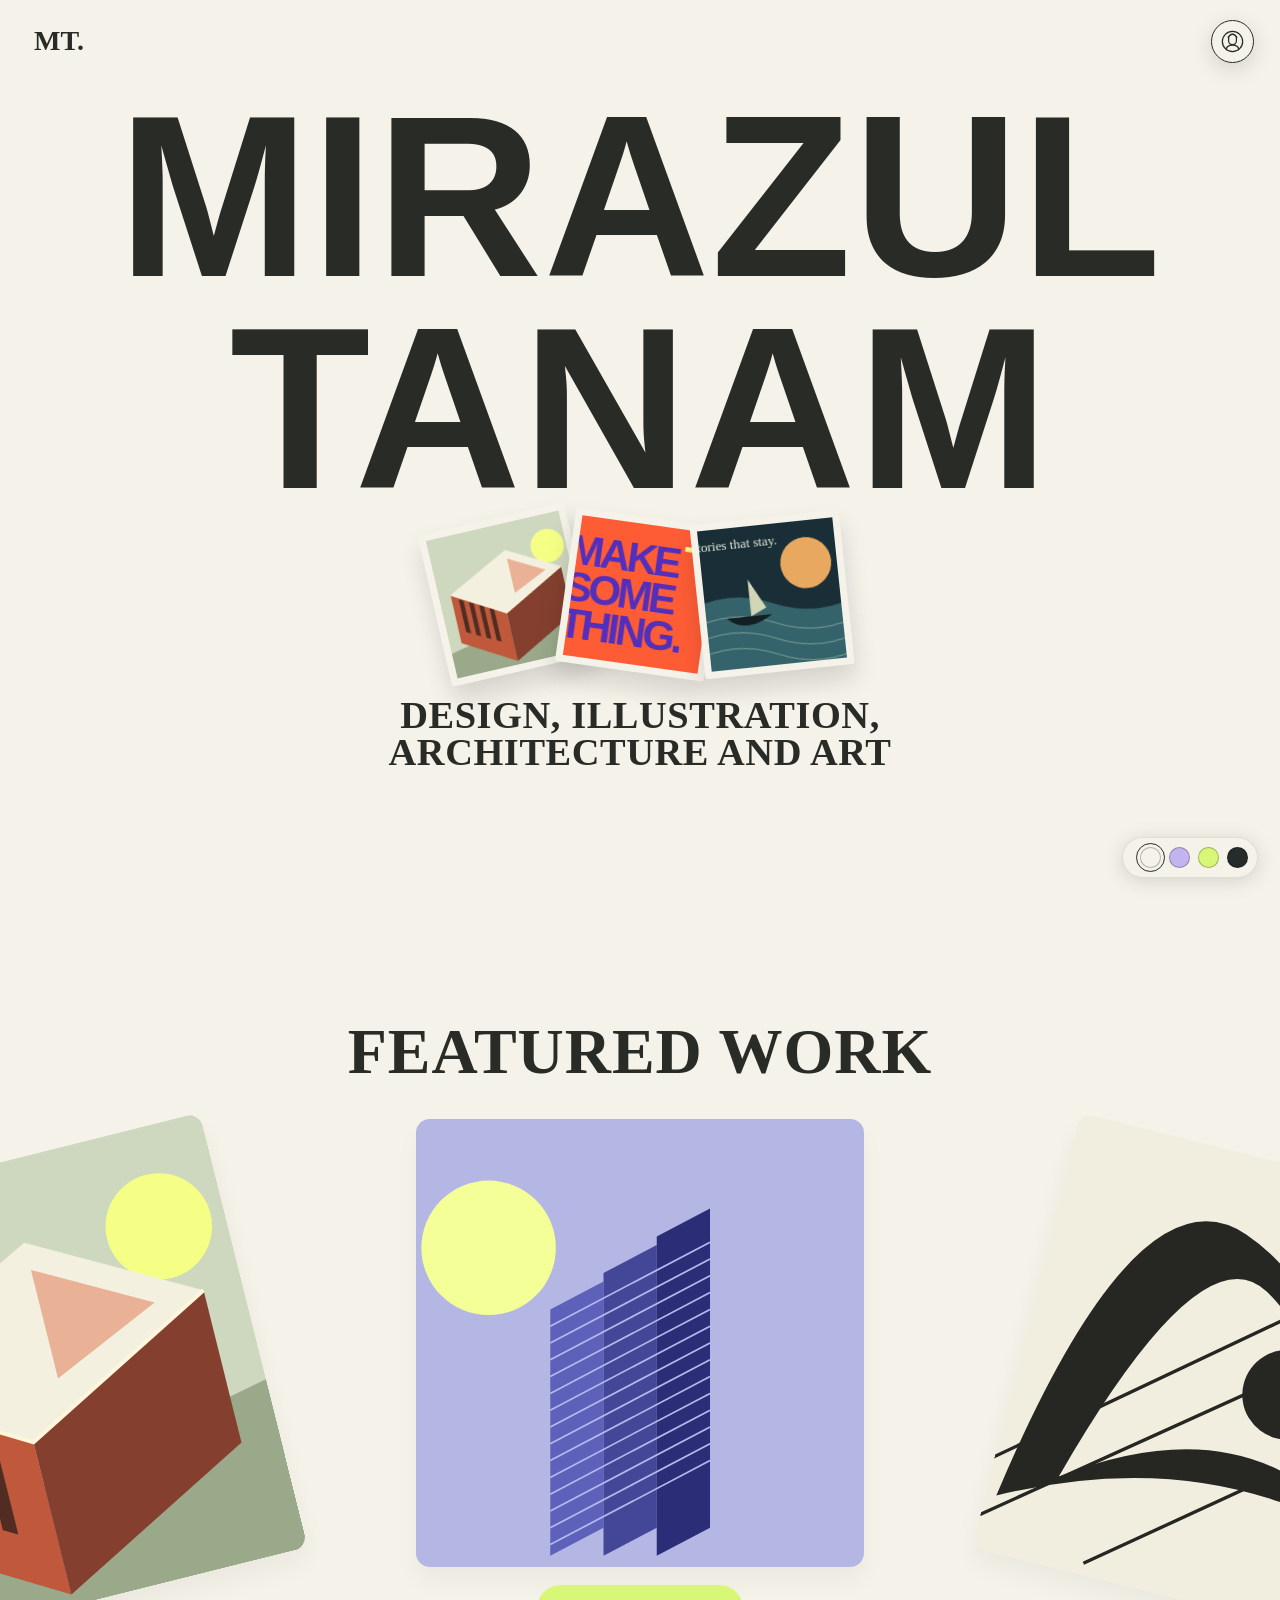
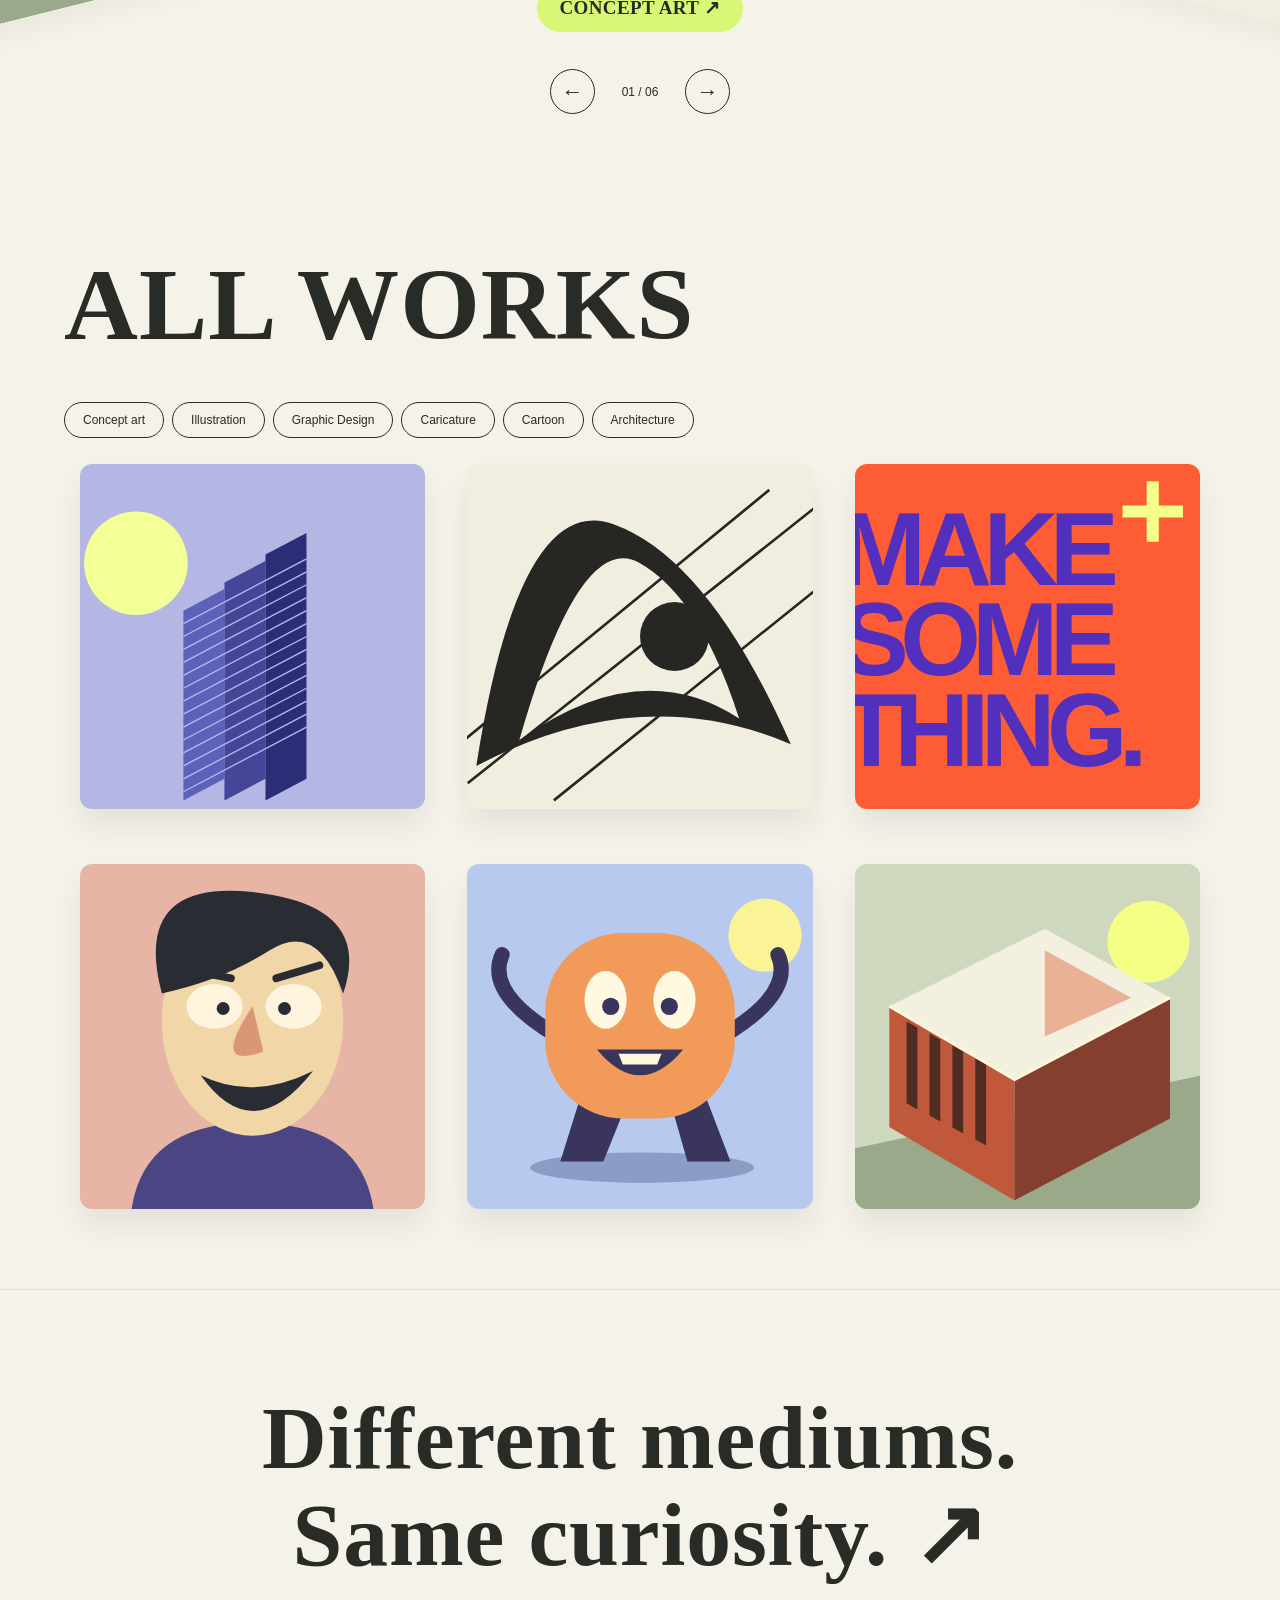
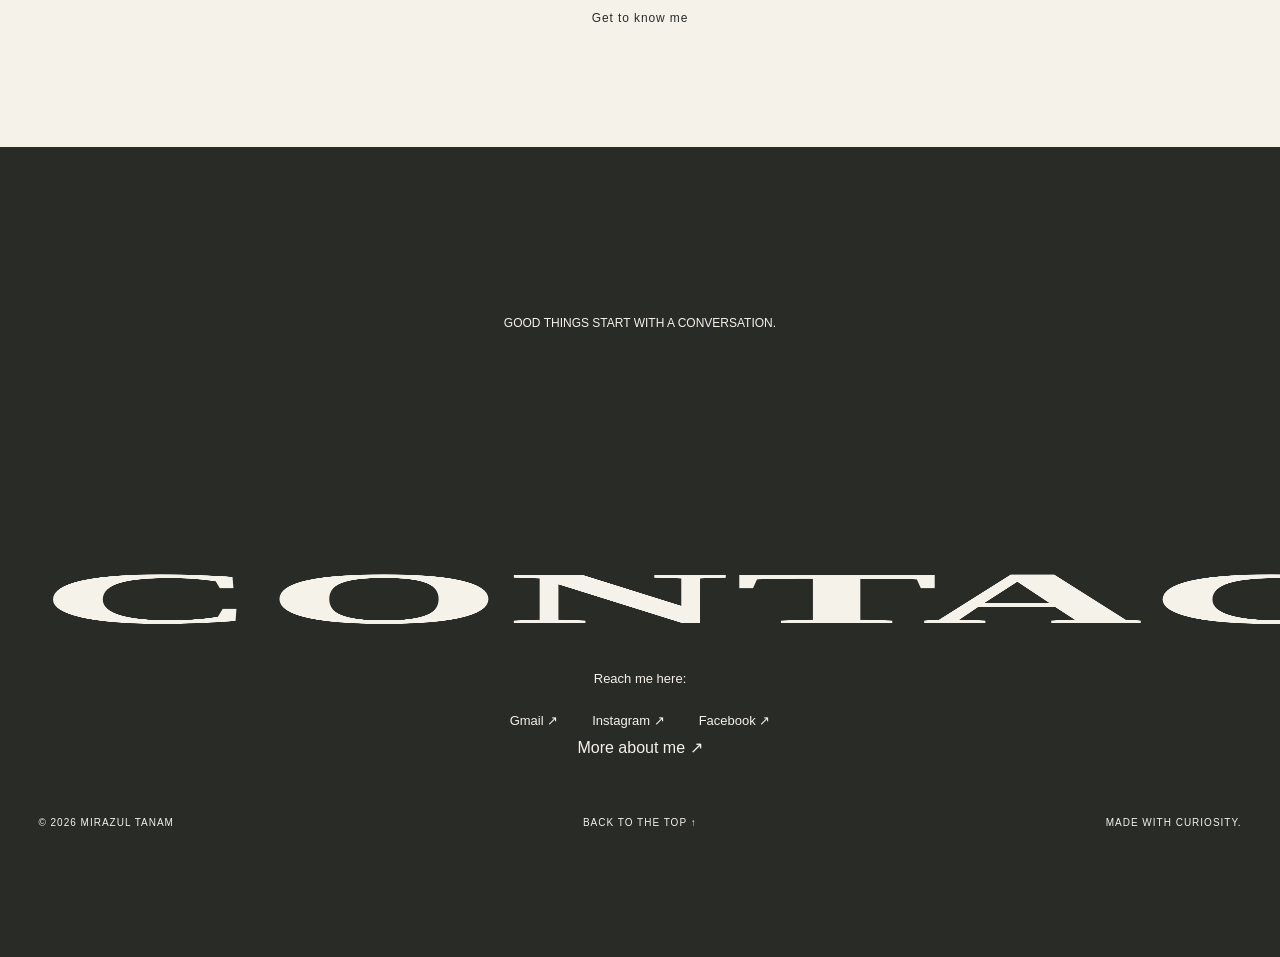
==== index.html @ 5aa93b68 "init" ====
<!doctype html>
<html lang="en">
  <head>
    <meta charset="UTF-8" />
    <meta name="viewport" content="width=device-width,initial-scale=1" />
    <meta name="theme-color" content="#f4f2e9" />
    <meta
      name="description"
      content="Mirazul Tanam — architecture student, visual designer, and creative producer based in Bangladesh."
    />
    <title>Mirazul Tanam — Selected Work</title>
    <style>
      @font-face {
        font-family: Headline;
        src: url("assets/headline-semibold.ttf");
        font-weight: 600;
        font-style: normal;
        font-display: swap;
      }
      * {
        box-sizing: border-box;
      }
      html {
        scroll-behavior: smooth;
        scroll-padding-top: 90px;
      }
      body {
        --paper: #f4f2e9;
        --ink: #292b26;
        --accent: #d9f777;
        margin: 0;
        background: var(--paper);
        color: var(--ink);
        font-family: Arial, sans-serif;
        transition:
          background 0.35s,
          color 0.35s;
      }
      body[data-theme="purple"] {
        --paper: #c3b4ef;
        --ink: #342955;
        --accent: #f5aa69;
      }
      body[data-theme="green"] {
        --paper: #d9f777;
        --ink: #244738;
        --accent: #f5b9cd;
      }
      body[data-theme="dark"] {
        --paper: #252c29;
        --ink: #f4f2e9;
        --accent: #c9abf1;
      }
      a {
        color: inherit;
        text-decoration: none;
      }
      button {
        font: inherit;
        color: inherit;
        cursor: pointer;
      }
      button,
      a {
        -webkit-tap-highlight-color: transparent;
      }
      button:focus-visible,
      a:focus-visible {
        outline: 3px solid #f47846;
        outline-offset: 5px;
      }
      header {
        position: absolute;
        z-index: 3;
        top: 0;
        left: 0;
        right: 0;
        display: flex;
        align-items: center;
        justify-content: space-between;
        padding: 25px 34px;
        font-size: 12px;
        font-weight: bold;
        letter-spacing: 1px;
      }
      .brand {
        font-family: Headline;
        font-size: 28px;
        letter-spacing: 0;
      }
      .round {
        border: 1px solid currentColor;
        border-radius: 50%;
        width: 43px;
        height: 43px;
        background: transparent;
        display: grid;
        place-items: center;
        font-size: 21px;
      }
      .hero {
        min-height: 890px;
        height: 100svh;
        max-height: 1150px;
        position: relative;
        display: flex;
        flex-direction: column;
        align-items: center;
        justify-content: center;
        padding: 0px 20px 65px;
        text-align: center;
        overflow: hidden;
      }
      .eyebrow {
        text-transform: uppercase;
        letter-spacing: 2px;
        font-size: 10px;
        font-weight: 700;
        margin-bottom: 32px;
      }
      .hero h1 {
        font:
          600 clamp(100px, 19vw, 290px)/0.92 Headline,
          sans-serif;
        letter-spacing: 0.005em;
        margin: 0;
        position: relative;
        z-index: 1;
      }
      .hero h1 span {
        display: block;
      }
      .stickers {
        height: 140px;
        display: flex;
        justify-content: center;
        margin: -20px 0 28px;
        z-index: 2;
      }
      .sticker {
        width: 150px;
        height: 155px;
        padding: 0;
        border: 7px solid var(--paper);
        box-shadow: 0 14px 25px #0002;
        transform: rotate(var(--r));
        transition: transform 0.4s;
        border-radius: 3px;
        background: var(--paper);
        margin: 0 -9px;
        overflow: hidden;
      }
      .sticker img {
        width: 100%;
        height: 100%;
        object-fit: cover;
      }
      .sticker:hover {
        transform: translateY(-25px) rotate(0) scale(1.1);
        z-index: 2;
      }
      .intro {
        font: 600 clamp(24px, 3vw, 43px)/0.95 Headline;
        text-transform: uppercase;
        max-width: 510px;
        margin: 12px 0 14px;
      }
      .location {
        font-size: 12px;
      }
      .hero-bottom {
        position: absolute;
        bottom: 30px;
        left: 34px;
        right: 34px;
        display: flex;
        justify-content: space-between;
        font-size: 10px;
        letter-spacing: 1px;
      }
      .hero-bottom a {
        font-size: 12px;
      }
      .work {
        padding: 110px 5vw 80px;
      }
      .section-head {
        display: flex;
        align-items: flex-end;
        justify-content: space-between;
        margin-bottom: 45px;
      }
      .section-head h2,
      .about h2 {
        font: 600 clamp(60px, 8vw, 120px)/1 Headline;
        letter-spacing: 0.01em;
        text-transform: uppercase;
        margin: 0;
      }
      .section-head p {
        font-size: 13px;
        max-width: 220px;
        line-height: 1.5;
      }
      .filters {
        display: flex;
        gap: 8px;
        flex-wrap: wrap;
        margin-bottom: 26px;
      }
      .filters button {
        border: 1px solid currentColor;
        background: transparent;
        padding: 10px 18px;
        border-radius: 30px;
        font-size: 12px;
      }
      .filters button[aria-pressed="true"] {
        background: var(--ink);
        color: var(--paper);
      }
      .grid {
        display: grid;
        grid-template-columns: 1fr 1fr;
        gap: 55px 25px;
      }
      .project {
        text-align: left;
        border: 0;
        background: transparent;
        padding: 0;
        min-width: 0;
      }
      .project[hidden] {
        display: none;
      }
      .cover {
        position: relative;
        overflow: hidden;
        border-radius: 4px;
        aspect-ratio: 1.25;
      }
      .cover img {
        width: 100%;
        height: 100%;
        object-fit: cover;
        transition: transform 0.6s;
      }
      .project:hover img {
        transform: scale(1.045);
      }
      .view {
        position: absolute;
        bottom: 20px;
        right: 20px;
        border-radius: 40px;
        padding: 13px 18px;
        background: var(--paper);
        color: var(--ink);
        font-size: 12px;
        transform: translateY(75px);
        transition: transform 0.3s;
      }
      .project:hover .view,
      .project:focus-visible .view {
        transform: translateY(0);
      }
      .caption {
        display: flex;
        justify-content: space-between;
        gap: 12px;
        align-items: baseline;
        margin-top: 15px;
      }
      .caption h3 {
        font: 600 31px/1 Headline;
        text-transform: uppercase;
        margin: 0;
      }
      .caption span {
        font-size: 10px;
      }
      .note {
        font-size: 11px;
        line-height: 1.6;
        margin-top: 35px;
        opacity: 0.65;
      }
      .about {
        padding: 100px 8vw 130px;
        display: grid;
        grid-template-columns: 1fr 1fr;
        gap: 70px;
        border-top: 1px solid color-mix(in srgb, var(--ink), transparent 80%);
      }
      .about p {
        font-size: 20px;
        line-height: 1.55;
        margin: 0 0 28px;
      }
      .disciplines {
        display: flex;
        flex-wrap: wrap;
        gap: 10px;
      }
      .disciplines span {
        font-size: 11px;
        border-bottom: 1px solid;
        padding: 10px 0;
        margin-right: 16px;
      }
      footer {
        background: var(--ink);
        color: var(--paper);
        padding: 70px 5vw 28px;
        text-align: center;
      }
      footer .small {
        font-size: 12px;
      }
      footer h2 {
        font: 600 clamp(75px, 18vw, 280px)/1 Headline;
        letter-spacing: 0.01em;
        margin: 30px 0;
      }
      footer p {
        font-size: 13px;
        line-height: 1.6;
      }
      footer .bottom {
        display: flex;
        justify-content: space-between;
        margin-top: 70px;
        font-size: 10px;
        text-transform: uppercase;
        letter-spacing: 1px;
      }
      .contact-links {
        display: flex;
        justify-content: center;
        flex-wrap: wrap;
        gap: 8px 26px;
        font-size: 13px;
      }
      .contact-links a {
        padding: 10px 4px;
      }
      .contact-links a:hover {
        text-decoration: underline;
      }
      .palette {
        position: fixed;
        right: 22px;
        bottom: 22px;
        z-index: 4;
        display: flex;
        align-items: center;
        gap: 8px;
        padding: 9px;
        border-radius: 35px;
        background: var(--paper);
        box-shadow: 0 3px 20px #0002;
        border: 1px solid #8883;
      }
      .palette button {
        width: 21px;
        height: 21px;
        border-radius: 50%;
        border: 1px solid #0004;
        padding: 0;
      }
      .palette button[aria-pressed="true"] {
        outline: 1px solid var(--ink);
        outline-offset: 3px;
      }
      .palette span {
        max-width: 0;
        opacity: 0;
        overflow: hidden;
        white-space: nowrap;
        font-size: 10px;
        transition:
          max-width 0.2s cubic-bezier(0.22, 1, 0.36, 1),
          opacity 0.15s cubic-bezier(0.22, 1, 0.36, 1);
      }
      .palette:hover span,
      .palette:focus-within span {
        max-width: 10em;
        opacity: 1;
      }
      dialog {
        max-width: 900px;
        width: 92vw;
        border: 0;
        padding: 0;
        background: var(--paper);
        color: var(--ink);
        border-radius: 8px;
        max-height: 90svh;
      }
      dialog::backdrop {
        background: #101510bd;
        backdrop-filter: blur(7px);
      }
      .modal-close {
        position: absolute;
        right: 15px;
        top: 15px;
        border: 0;
        border-radius: 50%;
        width: 44px;
        height: 44px;
        font-size: 25px;
        background: var(--paper);
      }
      dialog img {
        width: 100%;
        max-height: 48vh;
        object-fit: cover;
      }
      dialog .detail {
        padding: 30px;
      }
      dialog h2 {
        font: 600 50px/1 Headline;
        text-transform: uppercase;
        margin: 0 0 15px;
      }
      dialog p {
        line-height: 1.65;
        max-width: 650px;
      }
      .tag {
        font-size: 10px;
        text-transform: uppercase;
        letter-spacing: 1px;
      }
      .modal-open {
        overflow: hidden;
      }
      @media (min-width: 1500px) {
        .work,
        .about {
          max-width: 1600px;
          margin: auto;
        }
      }
      @media (max-width: 650px) {
        header {
          padding: 20px;
        }
        .hero {
          min-height: 730px;
          max-height: 900px;
        }
        .hero h1 {
          font-size: 26vw;
        }
        .stickers {
          height: 110px;
          margin: -5px 0 27px;
        }
        .sticker {
          width: 100px;
          height: 110px;
          border-width: 5px;
        }
        .intro {
          font-size: 31px;
          max-width: 310px;
        }
        .hero-bottom {
          left: 20px;
          right: 20px;
        }
        .hero-bottom span {
          max-width: 150px;
          text-align: left;
          line-height: 1.5;
        }
        .work {
          padding: 70px 20px;
        }
        .section-head {
          display: block;
        }
        .section-head p {
          margin-top: 20px;
        }
        .grid {
          grid-template-columns: 1fr;
          gap: 32px;
        }
        .caption h3 {
          font-size: 29px;
        }
        .about {
          padding: 65px 24px;
          grid-template-columns: 1fr;
          gap: 30px;
        }
        .about p {
          font-size: 18px;
        }
        footer .bottom {
          margin-bottom: 50px;
          gap: 20px;
          text-align: left;
        }
        .eyebrow {
          font-size: 9px;
        }
        .view {
          transform: none;
        }
      }
      @media (prefers-reduced-motion: reduce) {
        html {
          scroll-behavior: auto;
        }
        *,
        *::before,
        *::after {
          transition: none !important;
        }
      }

      .hero h1 {
        font-size: clamp(100px, 18vw, 270px);
      }
      .caption h3,
      .intro,
      dialog h2 {
        letter-spacing: 0.015em;
      }
      .stickers {
        margin-top: 3px;
      }
      .hero {
        min-height: 940px;
      }
      .sticker {
        animation: arrive-wiggle 1.6s cubic-bezier(0.2, 0.8, 0.2, 1) both;
        animation-delay: 0.15s;
      }
      .sticker:nth-child(2) {
        animation-delay: 0.28s;
      }
      .sticker:nth-child(3) {
        animation-delay: 0.41s;
      }
      .sticker img {
        transition: transform 0.5s;
      }
      .sticker:hover img {
        transform: rotate(-5deg) scale(1.09);
      }
      @keyframes arrive-wiggle {
        0% {
          opacity: 0;
          transform: translateY(65px) rotate(calc(var(--r) - 25deg)) scale(0.75);
        }
        40% {
          opacity: 1;
          transform: translateY(-18px) rotate(calc(var(--r) + 12deg))
            scale(1.05);
        }
        65% {
          transform: translateY(5px) rotate(calc(var(--r) - 8deg));
        }
        82% {
          transform: translateY(-3px) rotate(calc(var(--r) + 4deg));
        }
        100% {
          transform: translateY(0) rotate(var(--r));
        }
      }
      .featured {
        padding: 80px 0 75px;
        overflow: hidden;
        text-align: center;
      }
      .featured h2 {
        font: 600 clamp(46px, 5vw, 74px)/1 Headline;
        text-transform: uppercase;
        letter-spacing: 0.015em;
        margin: 0 0 10px;
      }
      .featured > p {
        font-size: 14px;
        margin: 0 20px 35px;
      }
      .carousel-stage {
        position: relative;
        height: clamp(300px, 43vw, 600px);
        touch-action: pan-y;
        max-width: 1800px;
        margin: auto;
      }
      .slide {
        position: absolute;
        left: 50%;
        top: 25px;
        width: clamp(240px, 35vw, 480px);
        padding: 0;
        border: 0;
        background: transparent;
        transition:
          transform 0.65s cubic-bezier(0.2, 0.75, 0.2, 1),
          opacity 0.5s;
        opacity: 0;
        pointer-events: none;
        transform: translateX(-50%) scale(0.8);
      }
      .slide img {
        display: block;
        width: 100%;
        aspect-ratio: 1;
        object-fit: cover;
        border-radius: 14px;
        box-shadow: 0 15px 25px #0000000a;
      }
      .slide .slide-label {
        display: inline-block;
        background: var(--accent);
        color: var(--ink);
        font: 600 19px/1.2 Headline;
        letter-spacing: 0.02em;
        text-transform: uppercase;
        padding: 12px 22px;
        border-radius: 30px;
        margin-top: 18px;
      }
      .slide.active {
        opacity: 1;
        transform: translateX(-50%);
        z-index: 2;
        pointer-events: auto;
      }
      .slide.previous {
        opacity: 1;
        transform: translateX(-183%) translateY(40px) rotate(-14deg);
        z-index: 1;
        pointer-events: auto;
      }
      .slide.next {
        opacity: 1;
        transform: translateX(83%) translateY(40px) rotate(14deg);
        z-index: 1;
        pointer-events: auto;
      }
      .slide:not(.active) .slide-label {
        opacity: 0;
      }
      .carousel-controls {
        display: flex;
        gap: 20px;
        align-items: center;
        justify-content: center;
        margin-top: 25px;
      }
      .carousel-controls button {
        width: 45px;
        height: 45px;
        border: 1px solid currentColor;
        border-radius: 50%;
        background: transparent;
        font-size: 22px;
      }
      .carousel-controls button:hover {
        background: var(--accent);
      }
      #carousel-status {
        font-size: 12px;
        min-width: 50px;
      }
      .carousel-hint {
        font-size: 11px;
        opacity: 0.65;
        margin-top: 18px;
      }
      .work {
        padding-top: 65px;
      }
      @media (max-width: 650px) {
        .hero {
          min-height: 800px;
        }
        .hero h1 {
          font-size: 25vw;
        }
        .featured {
          padding-top: 45px;
        }
        .carousel-stage {
          height: 370px;
        }
        .slide {
          width: 67vw;
          max-width: 300px;
        }
        .slide.previous {
          transform: translateX(-158%) translateY(30px) rotate(-12deg);
        }
        .slide.next {
          transform: translateX(58%) translateY(30px) rotate(12deg);
        }
        .carousel-controls {
          margin-top: 0;
        }
        .stickers {
          margin-top: 10px;
        }
      }
      @media (prefers-reduced-motion: reduce) {
        .sticker {
          animation: none !important;
        }
      }

      header .brand {
        position: fixed;
        left: 34px;
        top: 25px;
        z-index: 8;
      }
      header .about-button {
        position: fixed;
        right: 26px;
        top: 20px;
        background: var(--paper);
        box-shadow: 0 6px 22px #0002;
        z-index: 8;
        transition: transform 0.3s;
      }
      header .about-button:hover {
        transform: rotate(-10deg) scale(1.08);
      }
      .about-teaser {
        padding: 100px 25px 120px;
        text-align: center;
        border-top: 1px solid #8883;
      }
      .about-teaser .eyebrow {
        display: block;
      }
      .about-teaser > a {
        display: block;
        font: 600 clamp(42px, 7vw, 100px)/1.08 Headline;
        letter-spacing: 0.01em;
      }
      .about-teaser small {
        display: block;
        font: 12px/1.5 Arial;
        margin-top: 25px;
      }
      .about-teaser > a:hover > span {
        display: inline-block;
        transform: translate(5px, -5px);
      }
      footer {
        min-height: 90svh;
        display: flex;
        flex-direction: column;
        justify-content: center;
        position: relative;
        padding: 70px 3vw 30px;
        overflow: hidden;
      }
      footer .contact-title-wrap {
        transform-origin: center bottom;
        will-change: transform;
        margin: 25px 0;
      }
      footer h2 {
        font-size: clamp(84px, 24vw, 380px);
        line-height: 0.9;
        letter-spacing: 0.015em;
        margin: 0;
        transform-origin: center bottom;
      }
      footer .bottom {
        width: 100%;
        margin-top: 60px;
      }
      footer.contact-pop h2 {
        animation: contact-spring 1s both cubic-bezier(0.22, 0.7, 0.25, 1);
      }
      @keyframes contact-spring {
        0% {
          transform: scaleY(0.55) scaleX(1.035);
        }
        45% {
          transform: scaleY(1.09) scaleX(0.98);
        }
        68% {
          transform: scaleY(0.95) scaleX(1.01);
        }
        85% {
          transform: scaleY(1.025);
        }
        100% {
          transform: scale(1);
        }
      }
      .about-page {
        padding: 155px 25px 110px;
        max-width: 900px;
        margin: auto;
        text-align: center;
      }
      .about-page h1 {
        font: 600 clamp(40px, 5vw, 65px)/1 Headline;
        letter-spacing: 0.02em;
        margin: 0 0 60px;
      }
      .about-statement {
        font: 600 clamp(32px, 4.4vw, 65px)/1.12 Headline;
        letter-spacing: 0.012em;
        text-transform: uppercase;
        margin: 0 auto 60px;
        max-width: 770px;
      }
      .about-statement.secondary {
        opacity: 0.62;
      }
      .about-page .disciplines {
        justify-content: center;
        margin: 35px 0;
      }
      .back-work {
        display: inline-block;
        padding: 15px 25px;
        border: 1px solid currentColor;
        border-radius: 35px;
        font-size: 13px;
      }
      .back-work:hover {
        background: var(--accent);
      }
      .about-art {
        display: flex;
        justify-content: center;
        gap: 18px;
        margin: 55px 0 65px;
      }
      .about-art img {
        width: 28%;
        max-width: 180px;
        aspect-ratio: 1;
        object-fit: cover;
        border-radius: 5px;
        transform: rotate(-8deg);
      }
      .about-art img:nth-child(2) {
        transform: rotate(7deg);
      }
      .about-art img:nth-child(3) {
        transform: rotate(-4deg);
      }
      @media (max-width: 650px) {
        header .brand {
          left: 20px;
          top: 20px;
        }
        header .about-button {
          right: 18px;
          top: 14px;
        }
        footer {
          min-height: 75svh;
          padding-top: 60px;
        }
        footer .bottom {
          margin-top: 45px;
        }
        .about-page {
          padding-top: 130px;
        }
        .about-page h1 {
          margin-bottom: 45px;
        }
        .about-statement {
          margin-bottom: 40px;
        }
        .about-teaser {
          padding: 70px 20px 85px;
        }
      }
      @media (prefers-reduced-motion: reduce) {
        footer .contact-title-wrap {
          transform: none !important;
        }
        footer.contact-pop h2 {
          animation: none !important;
        }
      }

      /* Full-page project galleries: paired images and full-width artwork. */
      #project-modal {
        position: fixed;
        inset: 0;
        width: 100%;
        max-width: none;
        height: 100%;
        height: 100dvh;
        max-height: none;
        margin: 0;
        border: 0;
        border-radius: 0;
        padding: 0;
        overflow-y: auto;
        overscroll-behavior: contain;
        background: var(--paper);
        color: var(--ink);
      }
      #project-modal::backdrop {
        background: var(--paper);
        backdrop-filter: none;
      }
      #project-modal[open] {
        animation: gallery-enter 0.3s ease-out;
      }
      @keyframes gallery-enter {
        from {
          opacity: 0;
          transform: translateY(20px);
        }
        to {
          opacity: 1;
          transform: translateY(0);
        }
      }
      #project-modal .modal-close {
        position: fixed;
        right: 25px;
        top: 22px;
        width: 48px;
        height: 48px;
        z-index: 10;
        background: var(--paper);
        color: var(--ink);
        border: 1px solid color-mix(in srgb, var(--ink), transparent 75%);
        box-shadow: 0 6px 22px #0001;
        transition: transform 0.25s;
      }
      #project-modal .modal-close:hover {
        transform: rotate(90deg);
      }
      .project-page {
        max-width: 1000px;
        margin: 0 auto;
        padding: 100px 36px 65px;
      }
      .project-heading {
        text-align: center;
        margin: 0 auto 65px;
        max-width: 520px;
      }
      .project-heading .tag {
        display: block;
        opacity: 0.55;
        margin-bottom: 14px;
      }
      #project-modal h2 {
        font:
          600 clamp(46px, 5vw, 76px)/1.05 Headline,
          Arial,
          sans-serif;
        letter-spacing: 0.01em;
        margin: 0 0 18px;
      }
      #project-modal .project-heading p {
        font:
          15px/1.5 Arial,
          sans-serif;
        opacity: 0.65;
        margin: 0 auto;
        max-width: 410px;
      }
      .modal-gallery {
        display: grid;
        grid-template-columns: repeat(2, minmax(0, 1fr));
        gap: 18px;
        align-items: start;
      }
      .gallery-item {
        margin: 0;
        min-width: 0;
        overflow: hidden;
        border-radius: 14px;
      }
      .gallery-wide {
        grid-column: 1/-1;
      }
      #project-modal .gallery-item img {
        display: block;
        width: 100%;
        height: auto;
        max-height: none;
        object-fit: contain;
        border-radius: 14px;
      }
      .gallery-item figcaption {
        font-size: 12px;
        line-height: 1.5;
        padding: 12px 0 5px;
        opacity: 0.65;
      }

      .gallery-end {
        text-align: center;
        padding: 65px 0 15px;
      }
      .gallery-end p {
        font-size: 11px !important;
        opacity: 0.55;
        margin: 0 auto 24px;
      }
      .modal-back {
        border: 1px solid currentColor;
        background: transparent;
        border-radius: 30px;
        padding: 14px 24px;
        font-size: 13px;
      }
      .modal-back:hover {
        background: var(--accent);
      }
      #projects {
        grid-template-columns: repeat(3, minmax(0, 1fr));
        gap: 55px 42px;
        max-width: 1120px;
        margin: 0 auto;
      }
      #projects .cover {
        aspect-ratio: 1;
        border-radius: 12px;
        box-shadow: 0 16px 30px #00000012;
      }
      #projects .caption {
        display: block;
        text-align: center;
      }
      #projects .caption h3 {
        font-size: 27px;
        margin-bottom: 7px;
      }
      #projects .caption span {
        opacity: 0.6;
      }
      #projects .view {
        bottom: 14px;
        right: 14px;
      }
      @media (max-width: 850px) {
        #projects {
          grid-template-columns: repeat(2, minmax(0, 1fr));
          gap: 35px 22px;
        }
        .project-page {
          padding: 95px 24px 50px;
        }
      }
      @media (max-width: 550px) {
        .project-page {
          padding: 90px 18px 35px;
        }
        .project-heading {
          margin-bottom: 38px;
        }
        .modal-gallery {
          grid-template-columns: 1fr;
          gap: 15px;
        }
        .gallery-wide {
          grid-column: auto;
        }
        #project-modal .modal-close {
          right: 16px;
          top: 16px;
          width: 42px;
          height: 42px;
        }
        #projects {
          gap: 30px 15px;
        }
        #projects .caption h3 {
          font-size: 22px;
        }
        #projects .caption span {
          font-size: 9px;
        }
        #projects .view {
          font-size: 10px;
          padding: 9px 12px;
        }
        #project-modal .project-heading p {
          font-size: 14px;
        }
      }
      @media (prefers-reduced-motion: reduce) {
        #project-modal[open] {
          animation: none;
        }
      }
      .modal-gallery .gallery-item:only-child {
        grid-column: 1/-1;
      }
    </style>
  </head>
  <body>
    <header>
      <a class="brand" href="#" aria-label="Home">MT.</a
      ><a
        href="about.html"
        class="round about-button"
        aria-label="About me"
        title="About me"
        ><svg
          viewBox="0 0 32 32"
          width="25"
          height="25"
          fill="none"
          stroke="currentColor"
          stroke-width="1.6"
          aria-hidden="true"
        >
          <circle cx="16" cy="16" r="13" />
          <path
            d="M8 26c1-7 15-7 16 0M11 12a5 5 0 0 1 10 0v3a5 5 0 0 1-10 0z"
          />
          <path d="M10 11q6-9 12 0" /></svg
      ></a>
    </header>
    <main>
      <section class="hero">
        <h1>MIRAZUL<span>TANAM</span></h1>
        <div class="stickers">
          <a
            class="sticker"
            style="--r: -13deg"
            href="#work"
            aria-label="Explore architecture"
            ><img
              src="assets/space.svg"
              alt="Geometric architectural concept" /></a
          ><a
            class="sticker"
            style="--r: 8deg"
            href="#work"
            aria-label="Explore design"
            ><img src="assets/type.svg" alt="Colorful typographic study" /></a
          ><a
            class="sticker"
            style="--r: -6deg"
            href="#work"
            aria-label="Explore film"
            ><img src="assets/film.svg" alt="Illustrated river and boat"
          /></a>
        </div>
        <p class="intro">Design, Illustration, Architecture and Art</p>
      </section>
      <section
        class="featured"
        aria-label="Featured work carousel"
        aria-roledescription="carousel"
      >
        <h2>Featured work</h2>
        <div class="carousel-stage" id="carousel-stage"></div>
        <div class="carousel-controls">
          <button id="carousel-prev" aria-label="Previous project">←</button
          ><span
            id="carousel-status"
            aria-live="polite"
            aria-atomic="true"
          ></span
          ><button id="carousel-next" aria-label="Next project">→</button>
        </div>
      </section>
      <section id="work" class="work">
        <div class="section-head">
          <h2>All Works</h2>
        </div>
        <div class="filters" aria-label="Filter projects">
          <button aria-pressed="false" data-filter="Concept art">
            Concept art</button
          ><button aria-pressed="false" data-filter="Illustration">
            Illustration</button
          ><button aria-pressed="false" data-filter="Graphic Design">
            Graphic Design</button
          ><button aria-pressed="false" data-filter="Caricature">
            Caricature</button
          ><button aria-pressed="false" data-filter="Cartoon">Cartoon</button
          ><button aria-pressed="false" data-filter="Architecture">
            Architecture
          </button>
        </div>
        <div class="grid" id="projects"></div>
      </section>
      <section class="about-teaser"><a href="about.html"
          >Different mediums.<br />Same curiosity.
          <span aria-hidden="true">↗</span><small>Get to know me</small></a
        >
      </section>
    </main>
    <footer id="contact">
      <span class="small">GOOD THINGS START WITH A CONVERSATION.</span>
      <div class="contact-title-wrap"><h2>CONTACT</h2></div>
      <p>Reach me here:</p>
      <nav class="contact-links" aria-label="Contact links">
        <a href="#">Gmail ↗</a><a href="#">Instagram ↗</a
        ><a href="#">Facebook ↗</a>
      </nav>
      <a href="about.html">More about me ↗</a>
      <div class="bottom">
        <span>© <span id="year"></span> Mirazul Tanam</span
        ><a href="#">Back to the top ↑</a><span>Made with curiosity.</span>
      </div>
    </footer>
    <div class="palette" aria-label="Choose a color theme">
      <span aria-hidden="true">Feeling colorful?</span
      ><button
        data-theme="default"
        style="background: #f4f2e9"
        aria-label="Cream theme"
        aria-pressed="true"
      ></button
      ><button
        data-theme="purple"
        style="background: #c3b4ef"
        aria-label="Lavender theme"
        aria-pressed="false"
      ></button
      ><button
        data-theme="green"
        style="background: #d9f777"
        aria-label="Lime theme"
        aria-pressed="false"
      ></button
      ><button
        data-theme="dark"
        style="background: #252c29"
        aria-label="Dark theme"
        aria-pressed="false"
      ></button>
    </div>
    <dialog id="project-modal" aria-labelledby="modal-title">
      <button class="modal-close" aria-label="Close gallery" autofocus>
        ×
      </button>
      <div class="project-page">
        <div class="project-heading">
          <span class="tag" id="modal-category"></span>
          <h2 id="modal-title"></h2>
          <p id="modal-description"></p>
        </div>
        <div class="modal-gallery" id="modal-gallery"></div>
        <div class="gallery-end">
          <p>Concept artwork</p>
          <button class="modal-back">← Back to All Works</button>
        </div>
      </div>
    </dialog>
    <script src="projects.js"></script>
    <script src="app.js"></script>
    <script src="contact-motion.js"></script>
  </body>
</html>
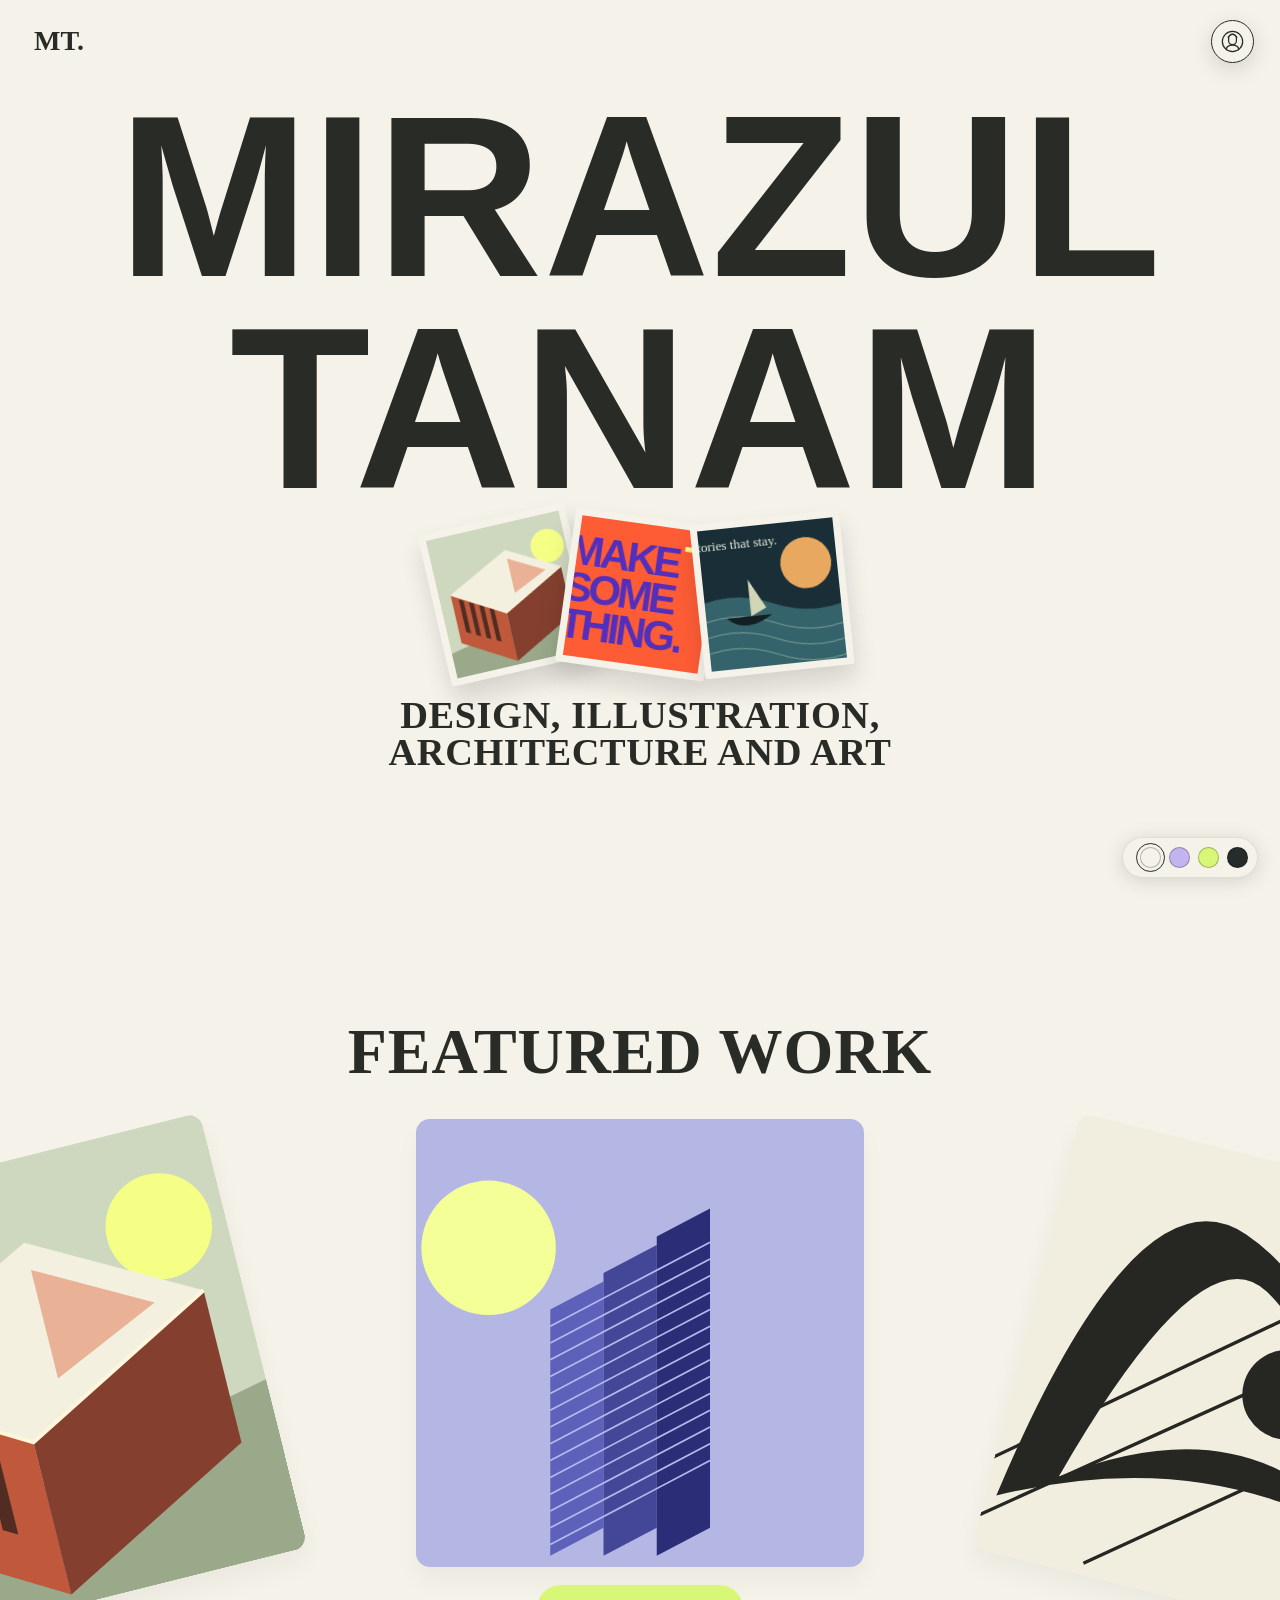
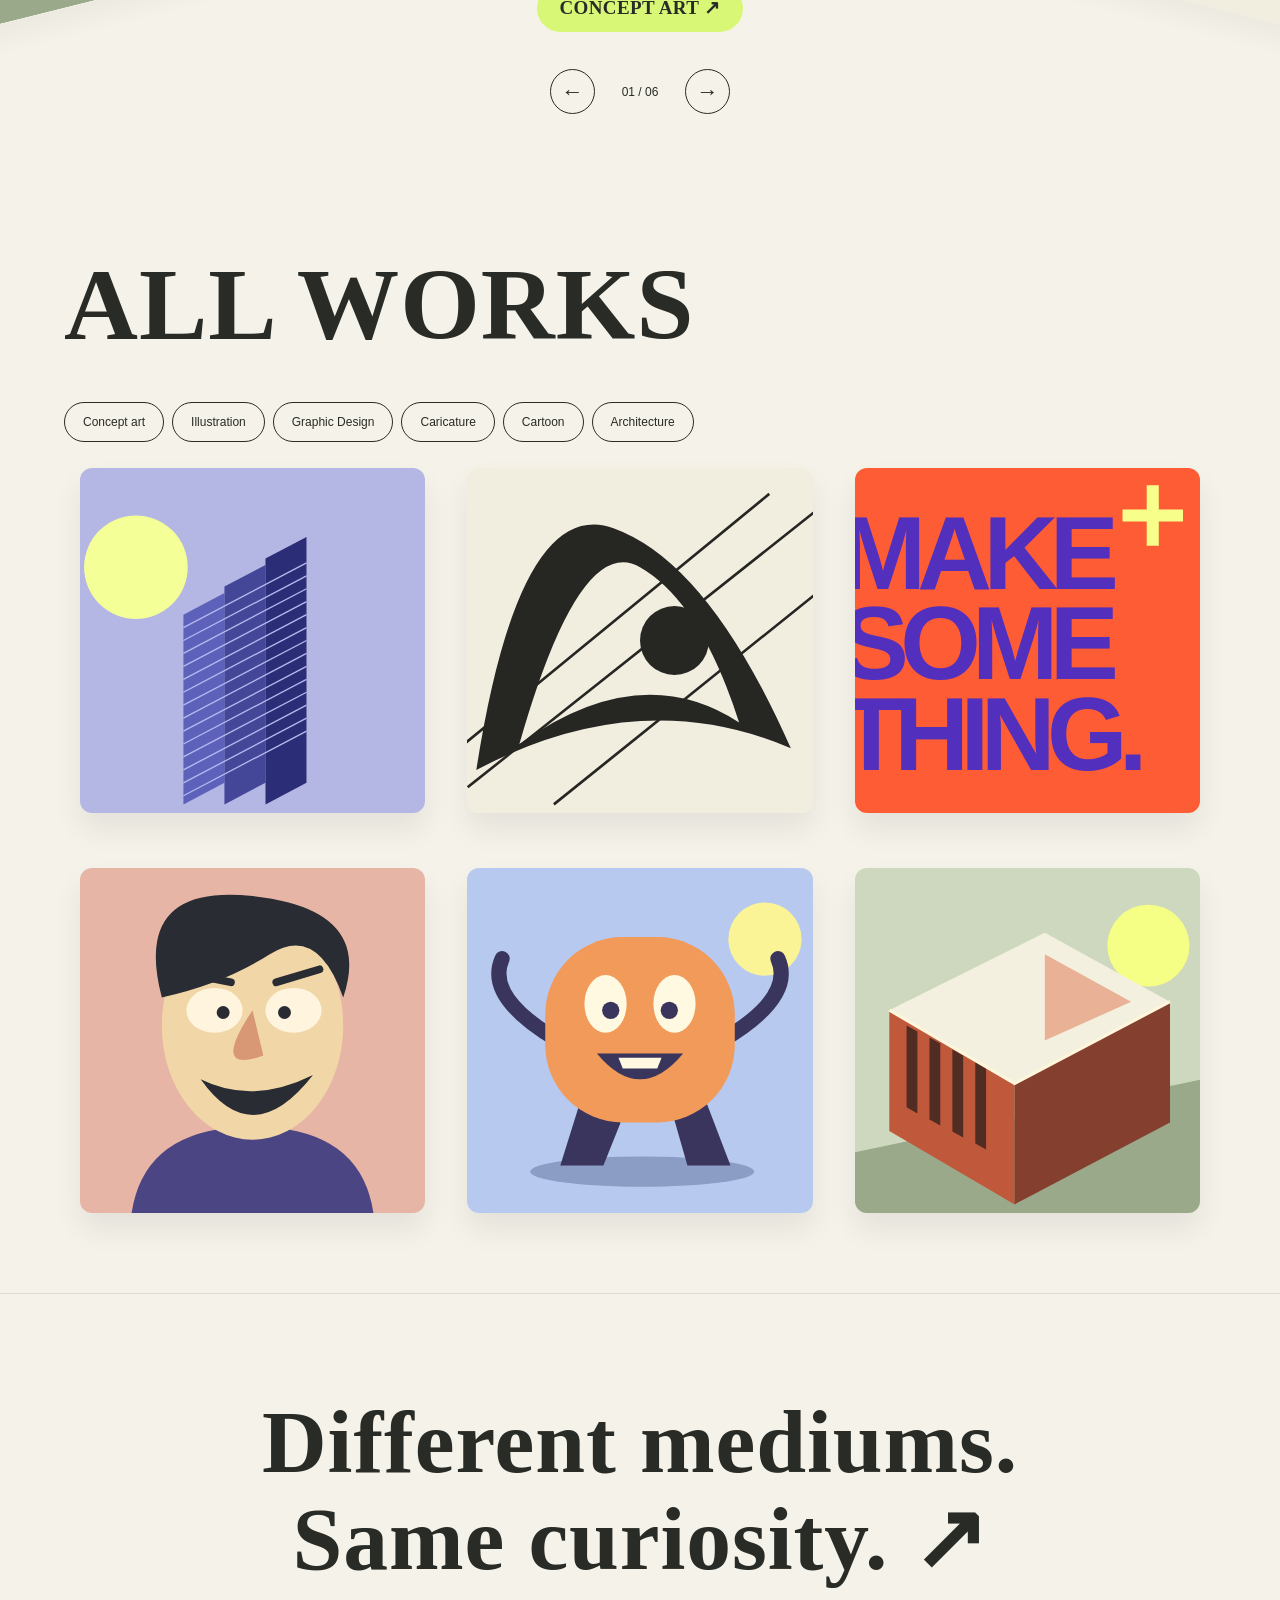
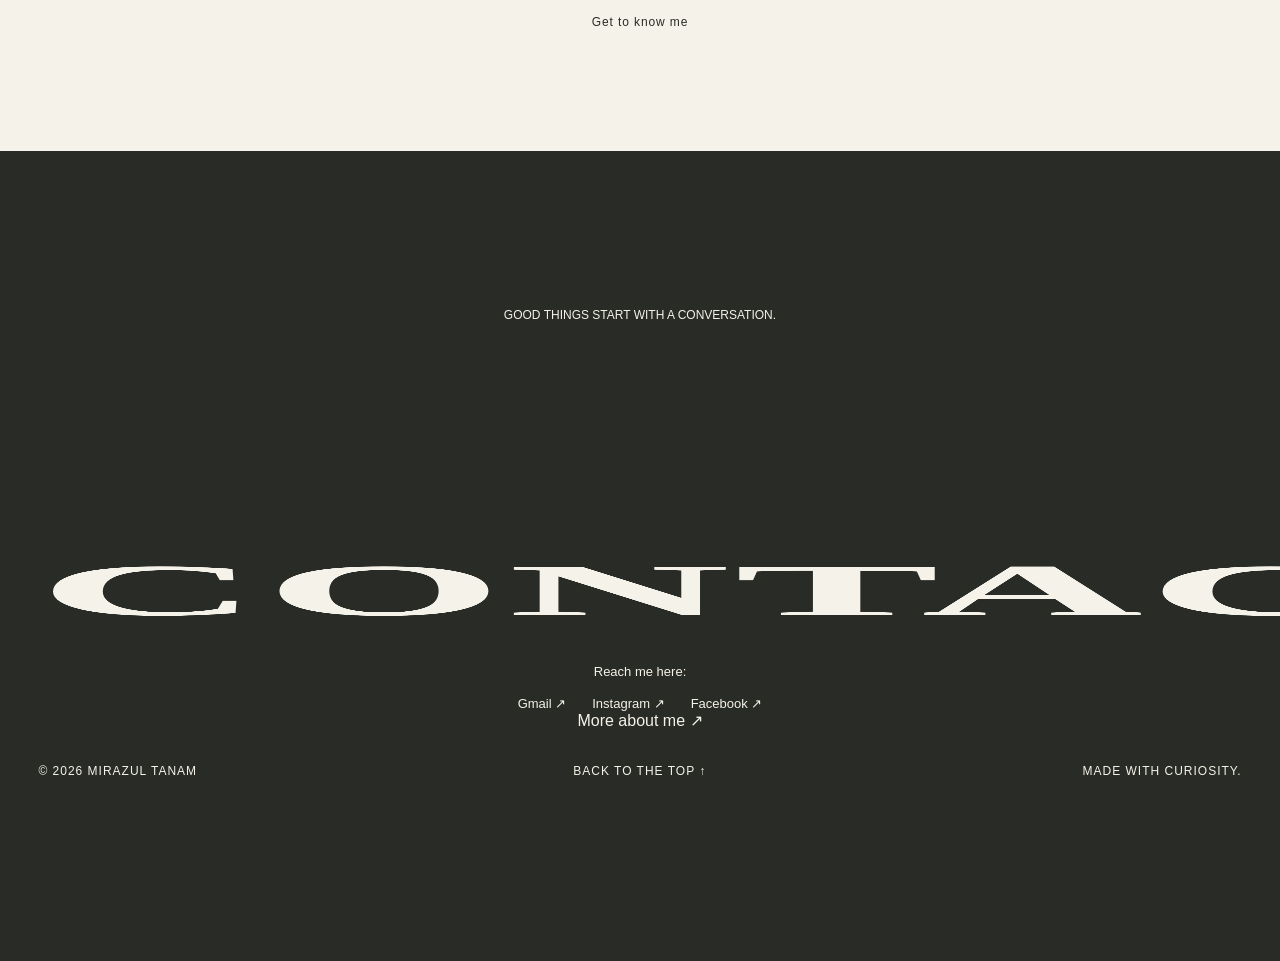
==== commit 14076e70: "one" ====
--- a/index.html
+++ b/index.html
@@ -9,1105 +9,7 @@
       content="Mirazul Tanam — architecture student, visual designer, and creative producer based in Bangladesh."
     />
     <title>Mirazul Tanam — Selected Work</title>
-    <style>
-      @font-face {
-        font-family: Headline;
-        src: url("assets/headline-semibold.ttf");
-        font-weight: 600;
-        font-style: normal;
-        font-display: swap;
-      }
-      * {
-        box-sizing: border-box;
-      }
-      html {
-        scroll-behavior: smooth;
-        scroll-padding-top: 90px;
-      }
-      body {
-        --paper: #f4f2e9;
-        --ink: #292b26;
-        --accent: #d9f777;
-        margin: 0;
-        background: var(--paper);
-        color: var(--ink);
-        font-family: Arial, sans-serif;
-        transition:
-          background 0.35s,
-          color 0.35s;
-      }
-      body[data-theme="purple"] {
-        --paper: #c3b4ef;
-        --ink: #342955;
-        --accent: #f5aa69;
-      }
-      body[data-theme="green"] {
-        --paper: #d9f777;
-        --ink: #244738;
-        --accent: #f5b9cd;
-      }
-      body[data-theme="dark"] {
-        --paper: #252c29;
-        --ink: #f4f2e9;
-        --accent: #c9abf1;
-      }
-      a {
-        color: inherit;
-        text-decoration: none;
-      }
-      button {
-        font: inherit;
-        color: inherit;
-        cursor: pointer;
-      }
-      button,
-      a {
-        -webkit-tap-highlight-color: transparent;
-      }
-      button:focus-visible,
-      a:focus-visible {
-        outline: 3px solid #f47846;
-        outline-offset: 5px;
-      }
-      header {
-        position: absolute;
-        z-index: 3;
-        top: 0;
-        left: 0;
-        right: 0;
-        display: flex;
-        align-items: center;
-        justify-content: space-between;
-        padding: 25px 34px;
-        font-size: 12px;
-        font-weight: bold;
-        letter-spacing: 1px;
-      }
-      .brand {
-        font-family: Headline;
-        font-size: 28px;
-        letter-spacing: 0;
-      }
-      .round {
-        border: 1px solid currentColor;
-        border-radius: 50%;
-        width: 43px;
-        height: 43px;
-        background: transparent;
-        display: grid;
-        place-items: center;
-        font-size: 21px;
-      }
-      .hero {
-        min-height: 890px;
-        height: 100svh;
-        max-height: 1150px;
-        position: relative;
-        display: flex;
-        flex-direction: column;
-        align-items: center;
-        justify-content: center;
-        padding: 0px 20px 65px;
-        text-align: center;
-        overflow: hidden;
-      }
-      .eyebrow {
-        text-transform: uppercase;
-        letter-spacing: 2px;
-        font-size: 10px;
-        font-weight: 700;
-        margin-bottom: 32px;
-      }
-      .hero h1 {
-        font:
-          600 clamp(100px, 19vw, 290px)/0.92 Headline,
-          sans-serif;
-        letter-spacing: 0.005em;
-        margin: 0;
-        position: relative;
-        z-index: 1;
-      }
-      .hero h1 span {
-        display: block;
-      }
-      .stickers {
-        height: 140px;
-        display: flex;
-        justify-content: center;
-        margin: -20px 0 28px;
-        z-index: 2;
-      }
-      .sticker {
-        width: 150px;
-        height: 155px;
-        padding: 0;
-        border: 7px solid var(--paper);
-        box-shadow: 0 14px 25px #0002;
-        transform: rotate(var(--r));
-        transition: transform 0.4s;
-        border-radius: 3px;
-        background: var(--paper);
-        margin: 0 -9px;
-        overflow: hidden;
-      }
-      .sticker img {
-        width: 100%;
-        height: 100%;
-        object-fit: cover;
-      }
-      .sticker:hover {
-        transform: translateY(-25px) rotate(0) scale(1.1);
-        z-index: 2;
-      }
-      .intro {
-        font: 600 clamp(24px, 3vw, 43px)/0.95 Headline;
-        text-transform: uppercase;
-        max-width: 510px;
-        margin: 12px 0 14px;
-      }
-      .location {
-        font-size: 12px;
-      }
-      .hero-bottom {
-        position: absolute;
-        bottom: 30px;
-        left: 34px;
-        right: 34px;
-        display: flex;
-        justify-content: space-between;
-        font-size: 10px;
-        letter-spacing: 1px;
-      }
-      .hero-bottom a {
-        font-size: 12px;
-      }
-      .work {
-        padding: 110px 5vw 80px;
-      }
-      .section-head {
-        display: flex;
-        align-items: flex-end;
-        justify-content: space-between;
-        margin-bottom: 45px;
-      }
-      .section-head h2,
-      .about h2 {
-        font: 600 clamp(60px, 8vw, 120px)/1 Headline;
-        letter-spacing: 0.01em;
-        text-transform: uppercase;
-        margin: 0;
-      }
-      .section-head p {
-        font-size: 13px;
-        max-width: 220px;
-        line-height: 1.5;
-      }
-      .filters {
-        display: flex;
-        gap: 8px;
-        flex-wrap: wrap;
-        margin-bottom: 26px;
-      }
-      .filters button {
-        border: 1px solid currentColor;
-        background: transparent;
-        padding: 10px 18px;
-        border-radius: 30px;
-        font-size: 12px;
-      }
-      .filters button[aria-pressed="true"] {
-        background: var(--ink);
-        color: var(--paper);
-      }
-      .grid {
-        display: grid;
-        grid-template-columns: 1fr 1fr;
-        gap: 55px 25px;
-      }
-      .project {
-        text-align: left;
-        border: 0;
-        background: transparent;
-        padding: 0;
-        min-width: 0;
-      }
-      .project[hidden] {
-        display: none;
-      }
-      .cover {
-        position: relative;
-        overflow: hidden;
-        border-radius: 4px;
-        aspect-ratio: 1.25;
-      }
-      .cover img {
-        width: 100%;
-        height: 100%;
-        object-fit: cover;
-        transition: transform 0.6s;
-      }
-      .project:hover img {
-        transform: scale(1.045);
-      }
-      .view {
-        position: absolute;
-        bottom: 20px;
-        right: 20px;
-        border-radius: 40px;
-        padding: 13px 18px;
-        background: var(--paper);
-        color: var(--ink);
-        font-size: 12px;
-        transform: translateY(75px);
-        transition: transform 0.3s;
-      }
-      .project:hover .view,
-      .project:focus-visible .view {
-        transform: translateY(0);
-      }
-      .caption {
-        display: flex;
-        justify-content: space-between;
-        gap: 12px;
-        align-items: baseline;
-        margin-top: 15px;
-      }
-      .caption h3 {
-        font: 600 31px/1 Headline;
-        text-transform: uppercase;
-        margin: 0;
-      }
-      .caption span {
-        font-size: 10px;
-      }
-      .note {
-        font-size: 11px;
-        line-height: 1.6;
-        margin-top: 35px;
-        opacity: 0.65;
-      }
-      .about {
-        padding: 100px 8vw 130px;
-        display: grid;
-        grid-template-columns: 1fr 1fr;
-        gap: 70px;
-        border-top: 1px solid color-mix(in srgb, var(--ink), transparent 80%);
-      }
-      .about p {
-        font-size: 20px;
-        line-height: 1.55;
-        margin: 0 0 28px;
-      }
-      .disciplines {
-        display: flex;
-        flex-wrap: wrap;
-        gap: 10px;
-      }
-      .disciplines span {
-        font-size: 11px;
-        border-bottom: 1px solid;
-        padding: 10px 0;
-        margin-right: 16px;
-      }
-      footer {
-        background: var(--ink);
-        color: var(--paper);
-        padding: 70px 5vw 28px;
-        text-align: center;
-      }
-      footer .small {
-        font-size: 12px;
-      }
-      footer h2 {
-        font: 600 clamp(75px, 18vw, 280px)/1 Headline;
-        letter-spacing: 0.01em;
-        margin: 30px 0;
-      }
-      footer p {
-        font-size: 13px;
-        line-height: 1.6;
-      }
-      footer .bottom {
-        display: flex;
-        justify-content: space-between;
-        margin-top: 70px;
-        font-size: 10px;
-        text-transform: uppercase;
-        letter-spacing: 1px;
-      }
-      .contact-links {
-        display: flex;
-        justify-content: center;
-        flex-wrap: wrap;
-        gap: 8px 26px;
-        font-size: 13px;
-      }
-      .contact-links a {
-        padding: 10px 4px;
-      }
-      .contact-links a:hover {
-        text-decoration: underline;
-      }
-      .palette {
-        position: fixed;
-        right: 22px;
-        bottom: 22px;
-        z-index: 4;
-        display: flex;
-        align-items: center;
-        gap: 8px;
-        padding: 9px;
-        border-radius: 35px;
-        background: var(--paper);
-        box-shadow: 0 3px 20px #0002;
-        border: 1px solid #8883;
-      }
-      .palette button {
-        width: 21px;
-        height: 21px;
-        border-radius: 50%;
-        border: 1px solid #0004;
-        padding: 0;
-      }
-      .palette button[aria-pressed="true"] {
-        outline: 1px solid var(--ink);
-        outline-offset: 3px;
-      }
-      .palette span {
-        max-width: 0;
-        opacity: 0;
-        overflow: hidden;
-        white-space: nowrap;
-        font-size: 10px;
-        transition:
-          max-width 0.2s cubic-bezier(0.22, 1, 0.36, 1),
-          opacity 0.15s cubic-bezier(0.22, 1, 0.36, 1);
-      }
-      .palette:hover span,
-      .palette:focus-within span {
-        max-width: 10em;
-        opacity: 1;
-      }
-      dialog {
-        max-width: 900px;
-        width: 92vw;
-        border: 0;
-        padding: 0;
-        background: var(--paper);
-        color: var(--ink);
-        border-radius: 8px;
-        max-height: 90svh;
-      }
-      dialog::backdrop {
-        background: #101510bd;
-        backdrop-filter: blur(7px);
-      }
-      .modal-close {
-        position: absolute;
-        right: 15px;
-        top: 15px;
-        border: 0;
-        border-radius: 50%;
-        width: 44px;
-        height: 44px;
-        font-size: 25px;
-        background: var(--paper);
-      }
-      dialog img {
-        width: 100%;
-        max-height: 48vh;
-        object-fit: cover;
-      }
-      dialog .detail {
-        padding: 30px;
-      }
-      dialog h2 {
-        font: 600 50px/1 Headline;
-        text-transform: uppercase;
-        margin: 0 0 15px;
-      }
-      dialog p {
-        line-height: 1.65;
-        max-width: 650px;
-      }
-      .tag {
-        font-size: 10px;
-        text-transform: uppercase;
-        letter-spacing: 1px;
-      }
-      .modal-open {
-        overflow: hidden;
-      }
-      @media (min-width: 1500px) {
-        .work,
-        .about {
-          max-width: 1600px;
-          margin: auto;
-        }
-      }
-      @media (max-width: 650px) {
-        header {
-          padding: 20px;
-        }
-        .hero {
-          min-height: 730px;
-          max-height: 900px;
-        }
-        .hero h1 {
-          font-size: 26vw;
-        }
-        .stickers {
-          height: 110px;
-          margin: -5px 0 27px;
-        }
-        .sticker {
-          width: 100px;
-          height: 110px;
-          border-width: 5px;
-        }
-        .intro {
-          font-size: 31px;
-          max-width: 310px;
-        }
-        .hero-bottom {
-          left: 20px;
-          right: 20px;
-        }
-        .hero-bottom span {
-          max-width: 150px;
-          text-align: left;
-          line-height: 1.5;
-        }
-        .work {
-          padding: 70px 20px;
-        }
-        .section-head {
-          display: block;
-        }
-        .section-head p {
-          margin-top: 20px;
-        }
-        .grid {
-          grid-template-columns: 1fr;
-          gap: 32px;
-        }
-        .caption h3 {
-          font-size: 29px;
-        }
-        .about {
-          padding: 65px 24px;
-          grid-template-columns: 1fr;
-          gap: 30px;
-        }
-        .about p {
-          font-size: 18px;
-        }
-        footer .bottom {
-          margin-bottom: 50px;
-          gap: 20px;
-          text-align: left;
-        }
-        .eyebrow {
-          font-size: 9px;
-        }
-        .view {
-          transform: none;
-        }
-      }
-      @media (prefers-reduced-motion: reduce) {
-        html {
-          scroll-behavior: auto;
-        }
-        *,
-        *::before,
-        *::after {
-          transition: none !important;
-        }
-      }
-
-      .hero h1 {
-        font-size: clamp(100px, 18vw, 270px);
-      }
-      .caption h3,
-      .intro,
-      dialog h2 {
-        letter-spacing: 0.015em;
-      }
-      .stickers {
-        margin-top: 3px;
-      }
-      .hero {
-        min-height: 940px;
-      }
-      .sticker {
-        animation: arrive-wiggle 1.6s cubic-bezier(0.2, 0.8, 0.2, 1) both;
-        animation-delay: 0.15s;
-      }
-      .sticker:nth-child(2) {
-        animation-delay: 0.28s;
-      }
-      .sticker:nth-child(3) {
-        animation-delay: 0.41s;
-      }
-      .sticker img {
-        transition: transform 0.5s;
-      }
-      .sticker:hover img {
-        transform: rotate(-5deg) scale(1.09);
-      }
-      @keyframes arrive-wiggle {
-        0% {
-          opacity: 0;
-          transform: translateY(65px) rotate(calc(var(--r) - 25deg)) scale(0.75);
-        }
-        40% {
-          opacity: 1;
-          transform: translateY(-18px) rotate(calc(var(--r) + 12deg))
-            scale(1.05);
-        }
-        65% {
-          transform: translateY(5px) rotate(calc(var(--r) - 8deg));
-        }
-        82% {
-          transform: translateY(-3px) rotate(calc(var(--r) + 4deg));
-        }
-        100% {
-          transform: translateY(0) rotate(var(--r));
-        }
-      }
-      .featured {
-        padding: 80px 0 75px;
-        overflow: hidden;
-        text-align: center;
-      }
-      .featured h2 {
-        font: 600 clamp(46px, 5vw, 74px)/1 Headline;
-        text-transform: uppercase;
-        letter-spacing: 0.015em;
-        margin: 0 0 10px;
-      }
-      .featured > p {
-        font-size: 14px;
-        margin: 0 20px 35px;
-      }
-      .carousel-stage {
-        position: relative;
-        height: clamp(300px, 43vw, 600px);
-        touch-action: pan-y;
-        max-width: 1800px;
-        margin: auto;
-      }
-      .slide {
-        position: absolute;
-        left: 50%;
-        top: 25px;
-        width: clamp(240px, 35vw, 480px);
-        padding: 0;
-        border: 0;
-        background: transparent;
-        transition:
-          transform 0.65s cubic-bezier(0.2, 0.75, 0.2, 1),
-          opacity 0.5s;
-        opacity: 0;
-        pointer-events: none;
-        transform: translateX(-50%) scale(0.8);
-      }
-      .slide img {
-        display: block;
-        width: 100%;
-        aspect-ratio: 1;
-        object-fit: cover;
-        border-radius: 14px;
-        box-shadow: 0 15px 25px #0000000a;
-      }
-      .slide .slide-label {
-        display: inline-block;
-        background: var(--accent);
-        color: var(--ink);
-        font: 600 19px/1.2 Headline;
-        letter-spacing: 0.02em;
-        text-transform: uppercase;
-        padding: 12px 22px;
-        border-radius: 30px;
-        margin-top: 18px;
-      }
-      .slide.active {
-        opacity: 1;
-        transform: translateX(-50%);
-        z-index: 2;
-        pointer-events: auto;
-      }
-      .slide.previous {
-        opacity: 1;
-        transform: translateX(-183%) translateY(40px) rotate(-14deg);
-        z-index: 1;
-        pointer-events: auto;
-      }
-      .slide.next {
-        opacity: 1;
-        transform: translateX(83%) translateY(40px) rotate(14deg);
-        z-index: 1;
-        pointer-events: auto;
-      }
-      .slide:not(.active) .slide-label {
-        opacity: 0;
-      }
-      .carousel-controls {
-        display: flex;
-        gap: 20px;
-        align-items: center;
-        justify-content: center;
-        margin-top: 25px;
-      }
-      .carousel-controls button {
-        width: 45px;
-        height: 45px;
-        border: 1px solid currentColor;
-        border-radius: 50%;
-        background: transparent;
-        font-size: 22px;
-      }
-      .carousel-controls button:hover {
-        background: var(--accent);
-      }
-      #carousel-status {
-        font-size: 12px;
-        min-width: 50px;
-      }
-      .carousel-hint {
-        font-size: 11px;
-        opacity: 0.65;
-        margin-top: 18px;
-      }
-      .work {
-        padding-top: 65px;
-      }
-      @media (max-width: 650px) {
-        .hero {
-          min-height: 800px;
-        }
-        .hero h1 {
-          font-size: 25vw;
-        }
-        .featured {
-          padding-top: 45px;
-        }
-        .carousel-stage {
-          height: 370px;
-        }
-        .slide {
-          width: 67vw;
-          max-width: 300px;
-        }
-        .slide.previous {
-          transform: translateX(-158%) translateY(30px) rotate(-12deg);
-        }
-        .slide.next {
-          transform: translateX(58%) translateY(30px) rotate(12deg);
-        }
-        .carousel-controls {
-          margin-top: 0;
-        }
-        .stickers {
-          margin-top: 10px;
-        }
-      }
-      @media (prefers-reduced-motion: reduce) {
-        .sticker {
-          animation: none !important;
-        }
-      }
-
-      header .brand {
-        position: fixed;
-        left: 34px;
-        top: 25px;
-        z-index: 8;
-      }
-      header .about-button {
-        position: fixed;
-        right: 26px;
-        top: 20px;
-        background: var(--paper);
-        box-shadow: 0 6px 22px #0002;
-        z-index: 8;
-        transition: transform 0.3s;
-      }
-      header .about-button:hover {
-        transform: rotate(-10deg) scale(1.08);
-      }
-      .about-teaser {
-        padding: 100px 25px 120px;
-        text-align: center;
-        border-top: 1px solid #8883;
-      }
-      .about-teaser .eyebrow {
-        display: block;
-      }
-      .about-teaser > a {
-        display: block;
-        font: 600 clamp(42px, 7vw, 100px)/1.08 Headline;
-        letter-spacing: 0.01em;
-      }
-      .about-teaser small {
-        display: block;
-        font: 12px/1.5 Arial;
-        margin-top: 25px;
-      }
-      .about-teaser > a:hover > span {
-        display: inline-block;
-        transform: translate(5px, -5px);
-      }
-      footer {
-        min-height: 90svh;
-        display: flex;
-        flex-direction: column;
-        justify-content: center;
-        position: relative;
-        padding: 70px 3vw 30px;
-        overflow: hidden;
-      }
-      footer .contact-title-wrap {
-        transform-origin: center bottom;
-        will-change: transform;
-        margin: 25px 0;
-      }
-      footer h2 {
-        font-size: clamp(84px, 24vw, 380px);
-        line-height: 0.9;
-        letter-spacing: 0.015em;
-        margin: 0;
-        transform-origin: center bottom;
-      }
-      footer .bottom {
-        width: 100%;
-        margin-top: 60px;
-      }
-      footer.contact-pop h2 {
-        animation: contact-spring 1s both cubic-bezier(0.22, 0.7, 0.25, 1);
-      }
-      @keyframes contact-spring {
-        0% {
-          transform: scaleY(0.55) scaleX(1.035);
-        }
-        45% {
-          transform: scaleY(1.09) scaleX(0.98);
-        }
-        68% {
-          transform: scaleY(0.95) scaleX(1.01);
-        }
-        85% {
-          transform: scaleY(1.025);
-        }
-        100% {
-          transform: scale(1);
-        }
-      }
-      .about-page {
-        padding: 155px 25px 110px;
-        max-width: 900px;
-        margin: auto;
-        text-align: center;
-      }
-      .about-page h1 {
-        font: 600 clamp(40px, 5vw, 65px)/1 Headline;
-        letter-spacing: 0.02em;
-        margin: 0 0 60px;
-      }
-      .about-statement {
-        font: 600 clamp(32px, 4.4vw, 65px)/1.12 Headline;
-        letter-spacing: 0.012em;
-        text-transform: uppercase;
-        margin: 0 auto 60px;
-        max-width: 770px;
-      }
-      .about-statement.secondary {
-        opacity: 0.62;
-      }
-      .about-page .disciplines {
-        justify-content: center;
-        margin: 35px 0;
-      }
-      .back-work {
-        display: inline-block;
-        padding: 15px 25px;
-        border: 1px solid currentColor;
-        border-radius: 35px;
-        font-size: 13px;
-      }
-      .back-work:hover {
-        background: var(--accent);
-      }
-      .about-art {
-        display: flex;
-        justify-content: center;
-        gap: 18px;
-        margin: 55px 0 65px;
-      }
-      .about-art img {
-        width: 28%;
-        max-width: 180px;
-        aspect-ratio: 1;
-        object-fit: cover;
-        border-radius: 5px;
-        transform: rotate(-8deg);
-      }
-      .about-art img:nth-child(2) {
-        transform: rotate(7deg);
-      }
-      .about-art img:nth-child(3) {
-        transform: rotate(-4deg);
-      }
-      @media (max-width: 650px) {
-        header .brand {
-          left: 20px;
-          top: 20px;
-        }
-        header .about-button {
-          right: 18px;
-          top: 14px;
-        }
-        footer {
-          min-height: 75svh;
-          padding-top: 60px;
-        }
-        footer .bottom {
-          margin-top: 45px;
-        }
-        .about-page {
-          padding-top: 130px;
-        }
-        .about-page h1 {
-          margin-bottom: 45px;
-        }
-        .about-statement {
-          margin-bottom: 40px;
-        }
-        .about-teaser {
-          padding: 70px 20px 85px;
-        }
-      }
-      @media (prefers-reduced-motion: reduce) {
-        footer .contact-title-wrap {
-          transform: none !important;
-        }
-        footer.contact-pop h2 {
-          animation: none !important;
-        }
-      }
-
-      /* Full-page project galleries: paired images and full-width artwork. */
-      #project-modal {
-        position: fixed;
-        inset: 0;
-        width: 100%;
-        max-width: none;
-        height: 100%;
-        height: 100dvh;
-        max-height: none;
-        margin: 0;
-        border: 0;
-        border-radius: 0;
-        padding: 0;
-        overflow-y: auto;
-        overscroll-behavior: contain;
-        background: var(--paper);
-        color: var(--ink);
-      }
-      #project-modal::backdrop {
-        background: var(--paper);
-        backdrop-filter: none;
-      }
-      #project-modal[open] {
-        animation: gallery-enter 0.3s ease-out;
-      }
-      @keyframes gallery-enter {
-        from {
-          opacity: 0;
-          transform: translateY(20px);
-        }
-        to {
-          opacity: 1;
-          transform: translateY(0);
-        }
-      }
-      #project-modal .modal-close {
-        position: fixed;
-        right: 25px;
-        top: 22px;
-        width: 48px;
-        height: 48px;
-        z-index: 10;
-        background: var(--paper);
-        color: var(--ink);
-        border: 1px solid color-mix(in srgb, var(--ink), transparent 75%);
-        box-shadow: 0 6px 22px #0001;
-        transition: transform 0.25s;
-      }
-      #project-modal .modal-close:hover {
-        transform: rotate(90deg);
-      }
-      .project-page {
-        max-width: 1000px;
-        margin: 0 auto;
-        padding: 100px 36px 65px;
-      }
-      .project-heading {
-        text-align: center;
-        margin: 0 auto 65px;
-        max-width: 520px;
-      }
-      .project-heading .tag {
-        display: block;
-        opacity: 0.55;
-        margin-bottom: 14px;
-      }
-      #project-modal h2 {
-        font:
-          600 clamp(46px, 5vw, 76px)/1.05 Headline,
-          Arial,
-          sans-serif;
-        letter-spacing: 0.01em;
-        margin: 0 0 18px;
-      }
-      #project-modal .project-heading p {
-        font:
-          15px/1.5 Arial,
-          sans-serif;
-        opacity: 0.65;
-        margin: 0 auto;
-        max-width: 410px;
-      }
-      .modal-gallery {
-        display: grid;
-        grid-template-columns: repeat(2, minmax(0, 1fr));
-        gap: 18px;
-        align-items: start;
-      }
-      .gallery-item {
-        margin: 0;
-        min-width: 0;
-        overflow: hidden;
-        border-radius: 14px;
-      }
-      .gallery-wide {
-        grid-column: 1/-1;
-      }
-      #project-modal .gallery-item img {
-        display: block;
-        width: 100%;
-        height: auto;
-        max-height: none;
-        object-fit: contain;
-        border-radius: 14px;
-      }
-      .gallery-item figcaption {
-        font-size: 12px;
-        line-height: 1.5;
-        padding: 12px 0 5px;
-        opacity: 0.65;
-      }
-
-      .gallery-end {
-        text-align: center;
-        padding: 65px 0 15px;
-      }
-      .gallery-end p {
-        font-size: 11px !important;
-        opacity: 0.55;
-        margin: 0 auto 24px;
-      }
-      .modal-back {
-        border: 1px solid currentColor;
-        background: transparent;
-        border-radius: 30px;
-        padding: 14px 24px;
-        font-size: 13px;
-      }
-      .modal-back:hover {
-        background: var(--accent);
-      }
-      #projects {
-        grid-template-columns: repeat(3, minmax(0, 1fr));
-        gap: 55px 42px;
-        max-width: 1120px;
-        margin: 0 auto;
-      }
-      #projects .cover {
-        aspect-ratio: 1;
-        border-radius: 12px;
-        box-shadow: 0 16px 30px #00000012;
-      }
-      #projects .caption {
-        display: block;
-        text-align: center;
-      }
-      #projects .caption h3 {
-        font-size: 27px;
-        margin-bottom: 7px;
-      }
-      #projects .caption span {
-        opacity: 0.6;
-      }
-      #projects .view {
-        bottom: 14px;
-        right: 14px;
-      }
-      @media (max-width: 850px) {
-        #projects {
-          grid-template-columns: repeat(2, minmax(0, 1fr));
-          gap: 35px 22px;
-        }
-        .project-page {
-          padding: 95px 24px 50px;
-        }
-      }
-      @media (max-width: 550px) {
-        .project-page {
-          padding: 90px 18px 35px;
-        }
-        .project-heading {
-          margin-bottom: 38px;
-        }
-        .modal-gallery {
-          grid-template-columns: 1fr;
-          gap: 15px;
-        }
-        .gallery-wide {
-          grid-column: auto;
-        }
-        #project-modal .modal-close {
-          right: 16px;
-          top: 16px;
-          width: 42px;
-          height: 42px;
-        }
-        #projects {
-          gap: 30px 15px;
-        }
-        #projects .caption h3 {
-          font-size: 22px;
-        }
-        #projects .caption span {
-          font-size: 9px;
-        }
-        #projects .view {
-          font-size: 10px;
-          padding: 9px 12px;
-        }
-        #project-modal .project-heading p {
-          font-size: 14px;
-        }
-      }
-      @media (prefers-reduced-motion: reduce) {
-        #project-modal[open] {
-          animation: none;
-        }
-      }
-      .modal-gallery .gallery-item:only-child {
-        grid-column: 1/-1;
-      }
-    </style>
+    <link rel="stylesheet" href="styles.css">
   </head>
   <body>
     <header>
@@ -1222,25 +124,25 @@
       <span aria-hidden="true">Feeling colorful?</span
       ><button
         data-theme="default"
-        style="background: #f4f2e9"
+        style="--swatch:#f4f2e9"
         aria-label="Cream theme"
         aria-pressed="true"
       ></button
       ><button
         data-theme="purple"
-        style="background: #c3b4ef"
+        style="--swatch:#c3b4ef"
         aria-label="Lavender theme"
         aria-pressed="false"
       ></button
       ><button
         data-theme="green"
-        style="background: #d9f777"
+        style="--swatch:#d9f777"
         aria-label="Lime theme"
         aria-pressed="false"
       ></button
       ><button
         data-theme="dark"
-        style="background: #252c29"
+        style="--swatch:#252c29"
         aria-label="Dark theme"
         aria-pressed="false"
       ></button>
--- a/styles.css
+++ b/styles.css
@@ -0,0 +1,1019 @@
+@font-face {
+        font-family: Headline;
+        src: url("assets/headline-semibold.ttf");
+        font-weight: 600;
+        font-style: normal;
+        font-display: swap;
+      }
+      * {
+        box-sizing: border-box;
+      }
+      html {
+        scroll-behavior: smooth;
+        scroll-padding-top: 90px;
+      }
+      body {
+        --paper: #f4f2e9;
+        --ink: #292b26;
+        --accent: #d9f777;
+        margin: 0;
+        background: var(--paper);
+        color: var(--ink);
+        font-family: Arial, sans-serif;
+        transition:
+          background 0.35s,
+          color 0.35s;
+      }
+      body[data-theme="purple"] {
+        --paper: #c3b4ef;
+        --ink: #342955;
+        --accent: #f5aa69;
+      }
+      body[data-theme="green"] {
+        --paper: #d9f777;
+        --ink: #244738;
+        --accent: #f5b9cd;
+      }
+      body[data-theme="dark"] {
+        --paper: #252c29;
+        --ink: #f4f2e9;
+        --accent: #c9abf1;
+      }
+      a {
+        color: inherit;
+        text-decoration: none;
+      }
+      button {
+        font: inherit;
+        color: inherit;
+        cursor: pointer;
+      }
+      button,
+      a {
+        -webkit-tap-highlight-color: transparent;
+      }
+      button:focus-visible,
+      a:focus-visible {
+        outline: 3px solid #f47846;
+        outline-offset: 5px;
+      }
+      header {
+        position: absolute;
+        z-index: 3;
+        top: 0;
+        left: 0;
+        right: 0;
+        display: flex;
+        align-items: center;
+        justify-content: space-between;
+        padding: 25px 34px;
+        font-size: .75rem;
+        font-weight: bold;
+        letter-spacing: 1px;
+      }
+      .brand {
+        font-family: Headline;
+        font-size: 1.75rem;
+        letter-spacing: 0;
+      }
+      .round {
+        border: 1px solid currentColor;
+        border-radius: 50%;
+        width: 43px;
+        height: 43px;
+        background: transparent;
+        display: grid;
+        place-items: center;
+        font-size: 21px;
+      }
+      .hero {
+        min-height: 890px;
+        height: 100svh;
+        max-height: 1150px;
+        position: relative;
+        display: flex;
+        flex-direction: column;
+        align-items: center;
+        justify-content: center;
+        padding: 0px 20px 65px;
+        text-align: center;
+        overflow: hidden;
+      }
+      .eyebrow {
+        text-transform: uppercase;
+        letter-spacing: 2px;
+        font-size: 10px;
+        font-weight: 700;
+        margin-bottom: 32px;
+      }
+      .hero h1 {
+        font:
+          600 clamp(6.25rem, 19vw, 16.875rem)/0.92 Headline,
+          sans-serif;
+        letter-spacing: 0.005em;
+        margin: 0;
+        position: relative;
+        z-index: 1;
+      }
+      .hero h1 span {
+        display: block;
+      }
+      .stickers {
+        height: 140px;
+        display: flex;
+        justify-content: center;
+        margin: -20px 0 28px;
+        z-index: 2;
+      }
+      .sticker {
+        width: 150px;
+        height: 155px;
+        padding: 0;
+        border: 7px solid var(--paper);
+        box-shadow: 0 14px 25px #0002;
+        transform: rotate(var(--r));
+        transition: transform 0.4s;
+        border-radius: 3px;
+        background: var(--paper);
+        margin: 0 -9px;
+        overflow: hidden;
+      }
+      .sticker img {
+        width: 100%;
+        height: 100%;
+        object-fit: cover;
+      }
+      
+      .intro {
+        font: 600 clamp(1.5rem, 3vw, 2.6875rem)/0.95 Headline;
+        text-transform: uppercase;
+        max-width: 510px;
+        margin: 12px 0 14px;
+      }
+      .location {
+        font-size: 12px;
+      }
+      .hero-bottom {
+        position: absolute;
+        bottom: 30px;
+        left: 34px;
+        right: 34px;
+        display: flex;
+        justify-content: space-between;
+        font-size: 10px;
+        letter-spacing: 1px;
+      }
+      .hero-bottom a {
+        font-size: 12px;
+      }
+      .work {
+        padding: 110px 5vw 80px;
+      }
+      .section-head {
+        display: flex;
+        align-items: flex-end;
+        justify-content: space-between;
+        margin-bottom: 45px;
+      }
+      .section-head h2,
+      .about h2 {
+        font: 600 clamp(3.75rem, 8vw, 7.5rem)/1 Headline;
+        letter-spacing: 0.01em;
+        text-transform: uppercase;
+        margin: 0;
+      }
+      .section-head p {
+        font-size: 13px;
+        max-width: 220px;
+        line-height: 1.5;
+      }
+      .filters {
+        display: flex;
+        gap: 8px;
+        flex-wrap: wrap;
+        margin-bottom: 26px;
+      }
+      .filters button{display:inline-flex;align-items:center;min-height:40px;border:1px solid currentColor;background:transparent;padding:10px 18px;border-radius:30px;font-size:.75rem}
+      .filters button[aria-pressed="true"] {
+        background: var(--ink);
+        color: var(--paper);
+      }
+      .grid {
+        display: grid;
+        grid-template-columns: 1fr 1fr;
+        gap: 55px 25px;
+      }
+      .project {
+        text-align: left;
+        border: 0;
+        background: transparent;
+        padding: 0;
+        min-width: 0;
+      }
+      .project[hidden] {
+        display: none;
+      }
+      .cover {
+        position: relative;
+        overflow: hidden;
+        border-radius: 4px;
+        aspect-ratio: 1.25;
+      }
+      .cover img {
+        width: 100%;
+        height: 100%;
+        object-fit: cover;
+        transition: transform 0.6s;
+      }
+      
+      .view {
+        position: absolute;
+        bottom: 20px;
+        right: 20px;
+        border-radius: 40px;
+        padding: 13px 18px;
+        background: var(--paper);
+        color: var(--ink);
+        font-size: 12px;
+        transform: translateY(75px);
+        transition: transform 0.3s;
+      }
+      .project:focus-visible .view{transform:translateY(0)}
+      .caption {
+        display: flex;
+        justify-content: space-between;
+        gap: 12px;
+        align-items: baseline;
+        margin-top: 15px;
+      }
+      .caption h3 {
+        font: 600 1.9375rem/1 Headline;
+        text-transform: uppercase;
+        margin: 0;
+      }.caption span{font-size:.75rem}
+      .note {
+        font-size: 11px;
+        line-height: 1.6;
+        margin-top: 35px;
+        opacity: 0.65;
+      }
+      .about {
+        padding: 100px 8vw 130px;
+        display: grid;
+        grid-template-columns: 1fr 1fr;
+        gap: 70px;
+        border-top: 1px solid color-mix(in srgb, var(--ink), transparent 80%);
+      }
+      .about p {
+        font-size: 20px;
+        line-height: 1.55;
+        margin: 0 0 28px;
+      }
+      .disciplines {
+        display: flex;
+        flex-wrap: wrap;
+        gap: 10px;
+      }
+      .disciplines span {
+        font-size: .75rem;
+        border-bottom: 1px solid;
+        padding: 10px 0;
+        margin-right: 16px;
+      }
+      footer {
+        background: var(--ink);
+        color: var(--paper);
+        padding: 70px 5vw 96px;
+        text-align: center;
+      }
+      footer .small {
+        font-size: .75rem;
+      }
+      footer h2 {
+        font: 600 clamp(4.6875rem, 18vw, 17.5rem)/1 Headline;
+        letter-spacing: 0.01em;
+        margin: 30px 0;
+      }
+      footer p {
+        font-size: .8125rem;
+        line-height: 1.6;
+      }
+      footer .bottom {
+        display: flex;
+        justify-content: space-between;
+        margin-top: 44px;
+        font-size: .75rem;
+        text-transform: uppercase;
+        letter-spacing: 1px;
+      }
+      .contact-links {
+        display: flex;
+        justify-content: center;
+        flex-wrap: wrap;
+        gap: 8px 26px;
+        font-size: 13px;
+      }
+      .contact-links a{position:relative}.contact-links a::before{content:"";position:absolute;inset:-14px}
+      .contact-links a:hover {
+        text-decoration: underline;
+      }
+      .palette{position:fixed;right:22px;bottom:22px;z-index:4;display:flex;align-items:center;gap:8px;padding:9px;border-radius:35px;background:var(--paper);box-shadow:0 3px 20px #0002;border:1px solid #8883}
+      .palette button{position:relative;width:21px;height:21px;border-radius:50%;border:1px solid #0004;padding:0;background:var(--swatch)}
+      .palette button::before{content:"";position:absolute;inset:-11.5px;border-radius:50%}
+      .palette button[aria-pressed="true"]{outline:1px solid var(--ink);outline-offset:3px}
+      .palette span {
+        max-width: 0;
+        opacity: 0;
+        overflow: hidden;
+        white-space: nowrap;
+        font-size: .75rem;
+        transition:
+          max-width 0.2s cubic-bezier(0.22, 1, 0.36, 1),
+          opacity 0.15s cubic-bezier(0.22, 1, 0.36, 1);
+      }
+      .palette:hover span,
+      .palette:focus-within span {
+        max-width: 10em;
+        opacity: 1;
+      }
+      dialog {
+        max-width: 900px;
+        width: 92vw;
+        border: 0;
+        padding: 0;
+        background: var(--paper);
+        color: var(--ink);
+        border-radius: 8px;
+        max-height: 90svh;
+      }
+      dialog::backdrop {
+        background: #101510bd;
+        backdrop-filter: blur(7px);
+      }
+      .modal-close {
+        position: absolute;
+        right: 15px;
+        top: 15px;
+        border: 0;
+        border-radius: 50%;
+        width: 44px;
+        height: 44px;
+        font-size: 25px;
+        background: var(--paper);
+      }
+      dialog img {
+        width: 100%;
+        max-height: 48vh;
+        object-fit: cover;
+      }
+      dialog .detail {
+        padding: 30px;
+      }
+      dialog h2 {
+        font: 600 50px/1 Headline;
+        text-transform: uppercase;
+        margin: 0 0 15px;
+      }
+      dialog p {
+        line-height: 1.65;
+        max-width: 650px;
+      }
+      .tag{font-size:.75rem;text-transform:uppercase;letter-spacing:1px}
+      .modal-open {
+        overflow: hidden;
+      }
+      @media (min-width: 1500px) {
+        .work,
+        .about {
+          max-width: 1600px;
+          margin: auto;
+        }
+      }
+      @media (max-width: 650px) {
+        header {
+          padding: 20px;
+        }
+        .hero {
+          min-height: 730px;
+          max-height: 900px;
+        }
+        .hero h1 {
+          font-size: 26vw;
+        }
+        .stickers {
+          height: 110px;
+          margin: -5px 0 27px;
+        }
+        .sticker {
+          width: 100px;
+          height: 110px;
+          border-width: 5px;
+        }
+        .intro {
+          font-size: 1.9375rem;
+          max-width: 310px;
+        }
+        .hero-bottom {
+          left: 20px;
+          right: 20px;
+        }
+        .hero-bottom span {
+          max-width: 150px;
+          text-align: left;
+          line-height: 1.5;
+        }
+        .work{padding:70px 20px}.filters button{min-height:44px}
+        .section-head {
+          display: block;
+        }
+        .section-head p {
+          margin-top: 20px;
+        }
+        .grid {
+          grid-template-columns: 1fr;
+          gap: 32px;
+        }
+        .caption h3 {
+          font-size: 1.8125rem;
+        }
+        .about {
+          padding: 65px 24px;
+          grid-template-columns: 1fr;
+          gap: 30px;
+        }
+        .about p {
+          font-size: 18px;
+        }
+        footer .bottom {
+          gap: 20px;
+          text-align: left;
+        }
+        .eyebrow {
+          font-size: 9px;
+        }
+        .view {
+          transform: none;
+        }
+      }
+      @media(hover:hover) and (pointer:fine){.sticker:hover{transform:translateY(-25px) rotate(0) scale(1.1);z-index:2}.sticker:hover img{transform:rotate(-5deg) scale(1.09)}.project:hover img{transform:scale(1.045)}.project:hover .view{transform:translateY(0)}header .about-button:hover{transform:rotate(-10deg) scale(1.08)}.about-teaser>a:hover>span{display:inline-block;transform:translate(5px,-5px)}#project-modal .modal-close:hover{transform:rotate(90deg)}}
+      @media (prefers-reduced-motion: reduce) {
+        html {
+          scroll-behavior: auto;
+        }
+        *,
+        *::before,
+        *::after {
+          transition: none !important;
+      }
+      .sticker:hover,.sticker:hover img,.project:hover img,.project:hover .view,header .about-button:hover,.about-teaser>a:hover>span,#project-modal .modal-close:hover{transform:none}
+      }
+
+      .hero h1 {
+        font-size: clamp(6.25rem, 18vw, 16.875rem);
+      }
+      .caption h3,
+      .intro,
+      dialog h2 {
+        letter-spacing: 0.015em;
+      }
+      .stickers {
+        margin-top: 3px;
+      }
+      .hero {
+        min-height: 940px;
+      }
+      .sticker {
+        animation: arrive-wiggle 1.6s cubic-bezier(0.2, 0.8, 0.2, 1) both;
+        animation-delay: 0.15s;
+      }
+      .sticker:nth-child(2) {
+        animation-delay: 0.28s;
+      }
+      .sticker:nth-child(3) {
+        animation-delay: 0.41s;
+      }
+      .sticker img {
+        transition: transform 0.5s;
+      }
+      
+      @keyframes arrive-wiggle {
+        0% {
+          opacity: 0;
+          transform: translateY(65px) rotate(calc(var(--r) - 25deg)) scale(0.75);
+        }
+        40% {
+          opacity: 1;
+          transform: translateY(-18px) rotate(calc(var(--r) + 12deg))
+            scale(1.05);
+        }
+        65% {
+          transform: translateY(5px) rotate(calc(var(--r) - 8deg));
+        }
+        82% {
+          transform: translateY(-3px) rotate(calc(var(--r) + 4deg));
+        }
+        100% {
+          transform: translateY(0) rotate(var(--r));
+        }
+      }
+      .featured {
+        padding: 80px 0 75px;
+        overflow: hidden;
+        text-align: center;
+      }
+      .featured h2 {
+        font: 600 clamp(2.875rem, 5vw, 4.625rem)/1 Headline;
+        text-transform: uppercase;
+        letter-spacing: 0.015em;
+        margin: 0 0 10px;
+      }
+      .featured > p {
+        font-size: 14px;
+        margin: 0 20px 35px;
+      }
+      .carousel-stage {
+        position: relative;
+        height: clamp(300px, 43vw, 600px);
+        touch-action: pan-y;
+        max-width: 1800px;
+        margin: auto;
+      }
+      .slide {
+        position: absolute;
+        left: 50%;
+        top: 25px;
+        width: clamp(240px, 35vw, 480px);
+        padding: 0;
+        border: 0;
+        background: transparent;
+        transition:
+          transform 0.65s cubic-bezier(0.2, 0.75, 0.2, 1),
+          opacity 0.5s;
+        opacity: 0;
+        pointer-events: none;
+        transform: translateX(-50%) scale(0.8);
+      }
+      .slide img {
+        display: block;
+        width: 100%;
+        aspect-ratio: 1;
+        object-fit: cover;
+        border-radius: 14px;
+        box-shadow: 0 15px 25px #0000000a;
+      }
+      .slide .slide-label {
+        display: inline-block;
+        background: var(--accent);
+        color: var(--ink);
+        font: 600 1.1875rem/1.2 Headline;
+        letter-spacing: 0.02em;
+        text-transform: uppercase;
+        padding: 12px 22px;
+        border-radius: 30px;
+        margin-top: 18px;
+      }
+      .slide.active {
+        opacity: 1;
+        transform: translateX(-50%);
+        z-index: 2;
+        pointer-events: auto;
+      }
+      .slide.previous {
+        opacity: 1;
+        transform: translateX(-183%) translateY(40px) rotate(-14deg);
+        z-index: 1;
+        pointer-events: auto;
+      }
+      .slide.next {
+        opacity: 1;
+        transform: translateX(83%) translateY(40px) rotate(14deg);
+        z-index: 1;
+        pointer-events: auto;
+      }
+      .slide:not(.active) .slide-label {
+        opacity: 0;
+      }
+      .carousel-controls {
+        display: flex;
+        gap: 20px;
+        align-items: center;
+        justify-content: center;
+        margin-top: 25px;
+      }
+      .carousel-controls button {
+        width: 45px;
+        height: 45px;
+        border: 1px solid currentColor;
+        border-radius: 50%;
+        background: transparent;
+        font-size: 22px;
+      }
+      .carousel-controls button:hover {
+        background: var(--accent);
+      }
+      #carousel-status{font-size:.75rem;min-width:50px}
+      .carousel-hint {
+        font-size: 11px;
+        opacity: 0.65;
+        margin-top: 18px;
+      }
+      .work {
+        padding-top: 65px;
+      }
+      @media (max-width: 650px) {
+        .hero {
+          min-height: 800px;
+        }
+        .hero h1 {
+          font-size: 25vw;
+        }
+        .featured {
+          padding-top: 45px;
+        }
+        .carousel-stage {
+          height: 370px;
+        }
+        .slide {
+          width: 67vw;
+          max-width: 300px;
+        }
+        .slide.previous {
+          transform: translateX(-158%) translateY(30px) rotate(-12deg);
+        }
+        .slide.next {
+          transform: translateX(58%) translateY(30px) rotate(12deg);
+        }
+        .carousel-controls {
+          margin-top: 0;
+        }
+        .stickers {
+          margin-top: 10px;
+        }
+      }
+      @media (prefers-reduced-motion: reduce) {
+        .sticker {
+          animation: none !important;
+        }
+      }
+
+      header .brand {
+        position: fixed;
+        left: 34px;
+        top: 25px;
+        z-index: 8;
+      }
+      header .about-button {
+        position: fixed;
+        right: 26px;
+        top: 20px;
+        background: var(--paper);
+        box-shadow: 0 6px 22px #0002;
+        z-index: 8;
+        transition: transform 0.3s;
+      }
+      
+      .about-teaser {
+        padding: 100px 25px 120px;
+        text-align: center;
+        border-top: 1px solid #8883;
+      }
+      .about-teaser .eyebrow {
+        display: block;
+      }
+      .about-teaser > a {
+        display: block;
+        font: 600 clamp(2.625rem, 7vw, 6.25rem)/1.08 Headline;
+        letter-spacing: 0.01em;
+      }
+      .about-teaser small{display:block;font:.75rem/1.5 Arial;margin-top:25px}
+      
+      footer {
+        min-height: 90svh;
+        display: flex;
+        flex-direction: column;
+        justify-content: center;
+        position: relative;
+        padding: 70px 3vw 96px;
+        overflow: hidden;
+      }
+      footer .contact-title-wrap {
+        transform-origin: center bottom;
+        will-change: transform;
+        margin: 25px 0;
+      }
+      footer h2 {
+        font-size: clamp(5.25rem, 24vw, 23.75rem);
+        line-height: 0.9;
+        letter-spacing: 0.015em;
+        margin: 0;
+        transform-origin: center bottom;
+      }
+      footer .bottom {
+        width: 100%;
+        margin-top: 34px;
+      }
+      footer.contact-pop h2 {
+        animation: contact-spring 1s both cubic-bezier(0.22, 0.7, 0.25, 1);
+      }
+      @keyframes contact-spring {
+        0% {
+          transform: scaleY(0.55) scaleX(1.035);
+        }
+        45% {
+          transform: scaleY(1.09) scaleX(0.98);
+        }
+        68% {
+          transform: scaleY(0.95) scaleX(1.01);
+        }
+        85% {
+          transform: scaleY(1.025);
+        }
+        100% {
+          transform: scale(1);
+        }
+      }
+      .about-page {
+        padding: 155px 25px 110px;
+        max-width: 900px;
+        margin: auto;
+        text-align: center;
+      }
+      .about-page h1 {
+        font: 600 clamp(2.5rem, 5vw, 4.0625rem)/1 Headline;
+        letter-spacing: 0.02em;
+        margin: 0 0 60px;
+      }
+      .about-statement {
+        font: 600 clamp(2rem, 4.4vw, 4.0625rem)/1.12 Headline;
+        letter-spacing: 0.012em;
+        text-transform: uppercase;
+        margin: 0 auto 60px;
+        max-width: 770px;
+      }
+      .about-statement.secondary {
+        opacity: 0.62;
+      }
+      .about-page .disciplines {
+        justify-content: center;
+        margin: 35px 0;
+      }
+      .back-work {
+        display: inline-block;
+        padding: 15px 25px;
+        border: 1px solid currentColor;
+        border-radius: 35px;
+        font-size: .8125rem;
+      }
+      .back-work:hover {
+        background: var(--accent);
+      }
+      .about-art {
+        display: flex;
+        justify-content: center;
+        gap: 18px;
+        margin: 55px 0 65px;
+      }
+      .about-art img {
+        width: 28%;
+        max-width: 180px;
+        aspect-ratio: 1;
+        object-fit: cover;
+        border-radius: 5px;
+        transform: rotate(-8deg);
+      }
+      .about-art img:nth-child(2) {
+        transform: rotate(7deg);
+      }
+      .about-art img:nth-child(3) {
+        transform: rotate(-4deg);
+      }
+      @media (max-width: 650px) {
+        header .brand {
+          left: 20px;
+          top: 20px;
+        }
+        header .about-button {
+          right: 18px;
+          top: 14px;
+        }
+        footer {
+          min-height: 75svh;
+          padding-top: 60px;
+        }
+        footer .bottom {
+          margin-top: 19px;
+        }
+        .about-page {
+          padding-top: 130px;
+        }
+        .about-page h1 {
+          margin-bottom: 45px;
+        }
+        .about-statement {
+          margin-bottom: 40px;
+        }
+        .about-teaser {
+          padding: 70px 20px 85px;
+        }
+      }
+      @media (prefers-reduced-motion: reduce) {
+        footer .contact-title-wrap {
+          transform: none !important;
+        }
+        footer.contact-pop h2 {
+          animation: none !important;
+        }
+      }
+
+      /* Full-page project galleries: paired images and full-width artwork. */
+      #project-modal {
+        position: fixed;
+        inset: 0;
+        width: 100%;
+        max-width: none;
+        height: 100%;
+        height: 100dvh;
+        max-height: none;
+        margin: 0;
+        border: 0;
+        border-radius: 0;
+        padding: 0;
+        overflow-y: auto;
+        overscroll-behavior: contain;
+        background: var(--paper);
+        color: var(--ink);
+      }
+      #project-modal::backdrop {
+        background: var(--paper);
+        backdrop-filter: none;
+      }
+      #project-modal[open] {
+        animation: gallery-enter 0.3s ease-out;
+      }
+      @keyframes gallery-enter {
+        from {
+          opacity: 0;
+          transform: translateY(20px);
+        }
+        to {
+          opacity: 1;
+          transform: translateY(0);
+        }
+      }
+      #project-modal .modal-close {
+        position: fixed;
+        right: 25px;
+        top: 22px;
+        width: 48px;
+        height: 48px;
+        z-index: 10;
+        background: var(--paper);
+        color: var(--ink);
+        border: 1px solid color-mix(in srgb, var(--ink), transparent 75%);
+        box-shadow: 0 6px 22px #0001;
+        transition: transform 0.25s;
+      }
+      
+      .project-page {
+        max-width: 1000px;
+        margin: 0 auto;
+        padding: 100px 36px 65px;
+      }
+      .project-heading {
+        text-align: center;
+        margin: 0 auto 65px;
+        max-width: 520px;
+      }
+      .project-heading .tag {
+        display: block;
+        opacity: .7;
+        margin-bottom: 14px;
+      }
+      #project-modal h2 {
+        font:
+          600 clamp(2.875rem, 5vw, 4.75rem)/1.05 Headline,
+          Arial,
+          sans-serif;
+        letter-spacing: 0.01em;
+        margin: 0 0 18px;
+      }
+      #project-modal .project-heading p{font:.9375rem/1.5 Arial,sans-serif;opacity:.7;margin:0 auto;max-width:410px}
+      .modal-gallery {
+        display: grid;
+        grid-template-columns: repeat(2, minmax(0, 1fr));
+        gap: 18px;
+        align-items: start;
+      }
+      .gallery-item {
+        margin: 0;
+        min-width: 0;
+        overflow: hidden;
+        border-radius: 14px;
+      }
+      .gallery-wide {
+        grid-column: 1/-1;
+      }
+      #project-modal .gallery-item img {
+        display: block;
+        width: 100%;
+        height: auto;
+        max-height: none;
+        object-fit: contain;
+        border-radius: 14px;
+      }
+      .gallery-item figcaption{font-size:.75rem;line-height:1.5;padding:12px 0 5px;opacity:.7}
+
+      .gallery-end {
+        text-align: center;
+        padding: 65px 0 15px;
+      }
+      .gallery-end p{font-size:.75rem!important;opacity:.7;margin:0 auto 24px}
+      .modal-back {
+        border: 1px solid currentColor;
+        background: transparent;
+        border-radius: 30px;
+        padding: 14px 24px;
+        font-size: .8125rem;
+      }
+      .modal-back:hover {
+        background: var(--accent);
+      }
+      #projects {
+        grid-template-columns: repeat(3, minmax(0, 1fr));
+        gap: 55px 42px;
+        max-width: 1120px;
+        margin: 0 auto;
+      }
+      #projects .cover {
+        aspect-ratio: 1;
+        border-radius: 12px;
+        box-shadow: 0 16px 30px #00000012;
+      }
+      #projects .caption {
+        display: block;
+        text-align: center;
+      }
+      #projects .caption h3 {
+        font-size: 1.6875rem;
+        margin-bottom: 7px;
+      }
+      #projects .caption span{opacity:.7}
+      #projects .view {
+        bottom: 14px;
+        right: 14px;
+      }
+      @media (max-width: 850px) {
+        #projects {
+          grid-template-columns: repeat(2, minmax(0, 1fr));
+          gap: 35px 22px;
+        }
+        .project-page {
+          padding: 95px 24px 50px;
+        }
+      }
+      @media (max-width: 550px) {
+        .project-page {
+          padding: 90px 18px 35px;
+        }
+        .project-heading {
+          margin-bottom: 38px;
+        }
+        .modal-gallery {
+          grid-template-columns: 1fr;
+          gap: 15px;
+        }
+        .gallery-wide {
+          grid-column: auto;
+        }
+        #project-modal .modal-close {
+          right: 16px;
+          top: 16px;
+          width:  44px;
+          height:  44px;
+        }
+        #projects {
+          gap: 30px 15px;
+        }
+        #projects .caption h3 {
+          font-size: 1.375rem;
+        }
+        #projects .caption span{font-size:.75rem}
+        #projects .view{font-size:.75rem;padding:9px 12px}
+        #project-modal .project-heading p {
+          font-size: .875rem;
+        }
+      }
+      @media (prefers-reduced-motion: reduce) {
+        #project-modal[open] {
+          animation: none;
+        }
+      }
+      .modal-gallery .gallery-item:only-child {
+        grid-column: 1/-1;
+      }
+
+/* About page */
+.about-statement,.about-statement.secondary{opacity:1;font-family:Headline,Arial,sans-serif;margin-bottom:clamp(80px,15vh,155px)}
+.reading-word{color:color-mix(in srgb,var(--ink) var(--read-ink,35%),var(--paper));transition:color .08s linear}
+@media (prefers-reduced-motion: reduce) {.reading-word{color:var(--ink);transition:none}}
+.experience{margin:95px auto 85px;max-width:770px}.experience h2{font:600 clamp(2.25rem, 4vw, 3.375rem)/1.1 Headline,Arial,sans-serif;letter-spacing:.02em;margin:0 0 55px}.experience ul{list-style:none;padding:0;margin:0}.experience .experience-entry{margin:0 0 65px;font-size:clamp(1.625rem, 3.4vw, 2.75rem);line-height:1.15}.experience-role{display:block;font-size:.65em;letter-spacing:.025em;margin-bottom:9px}.experience-org{display:block}
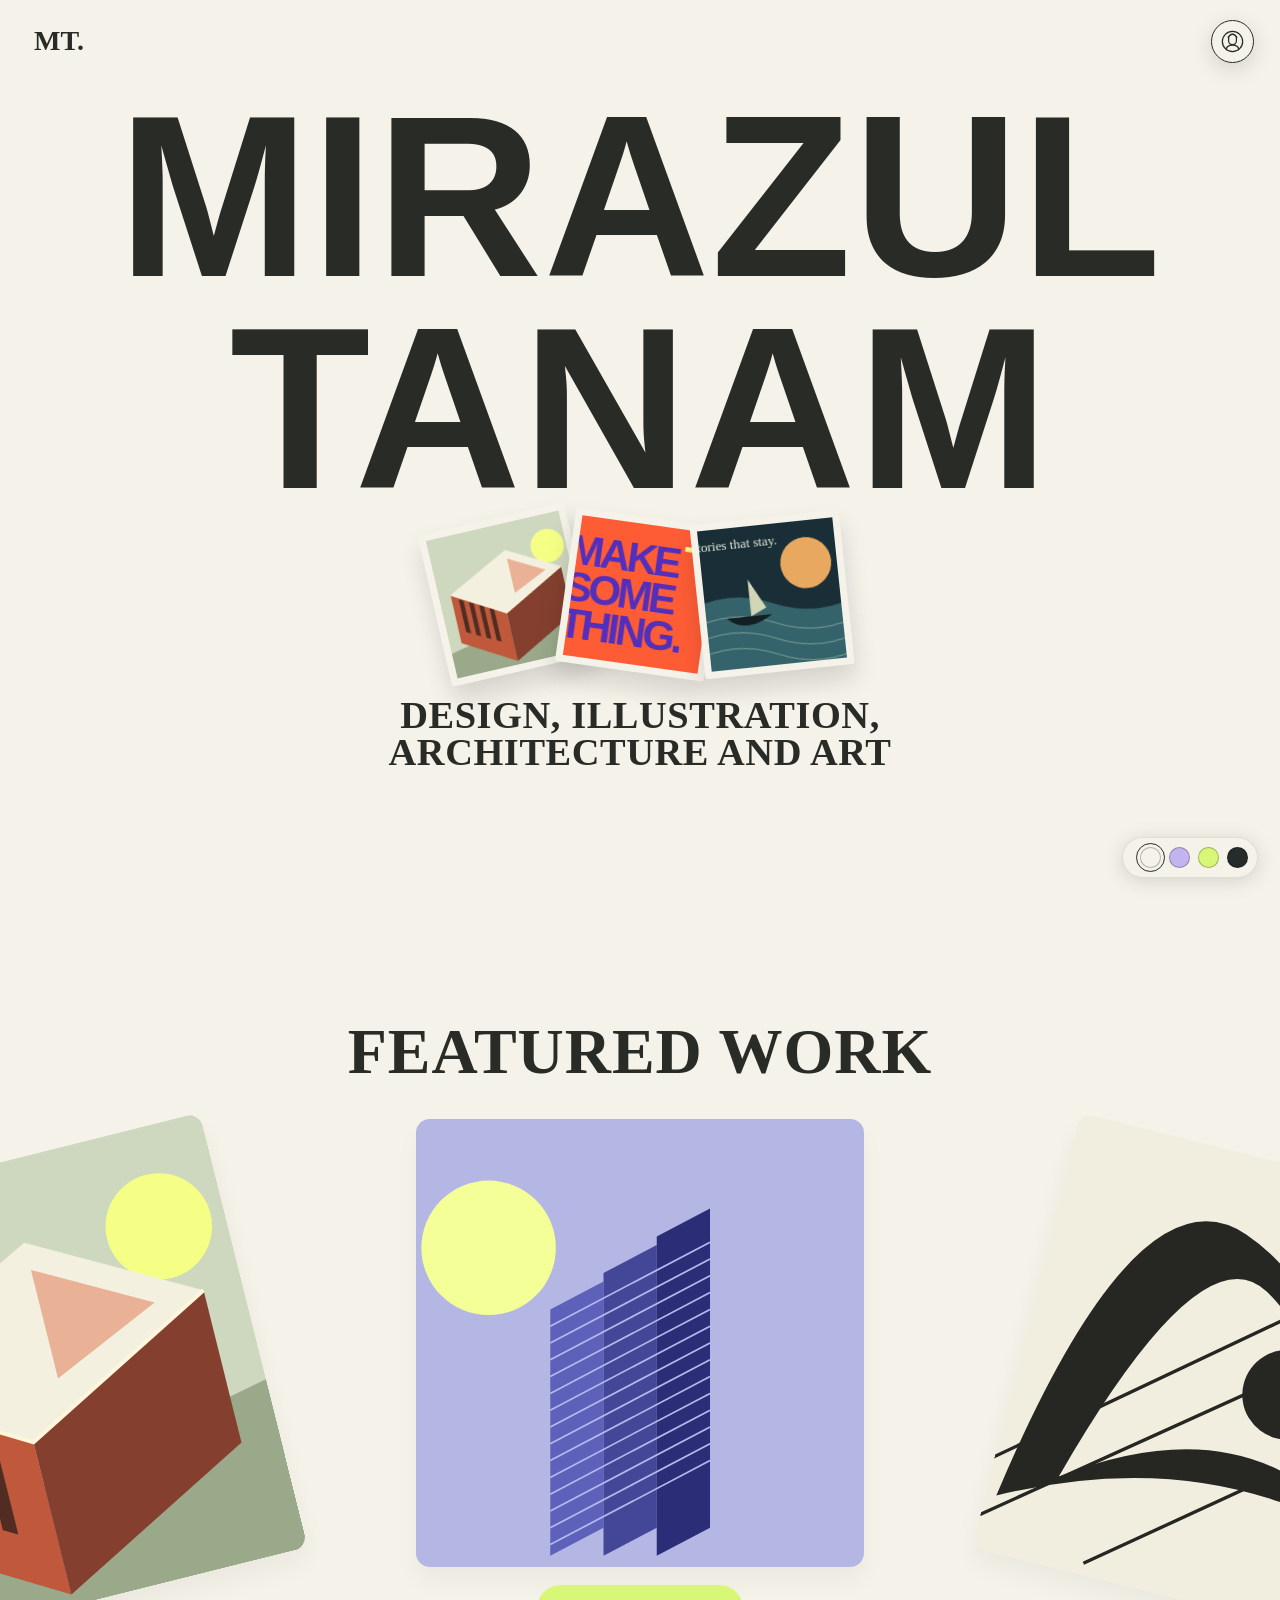
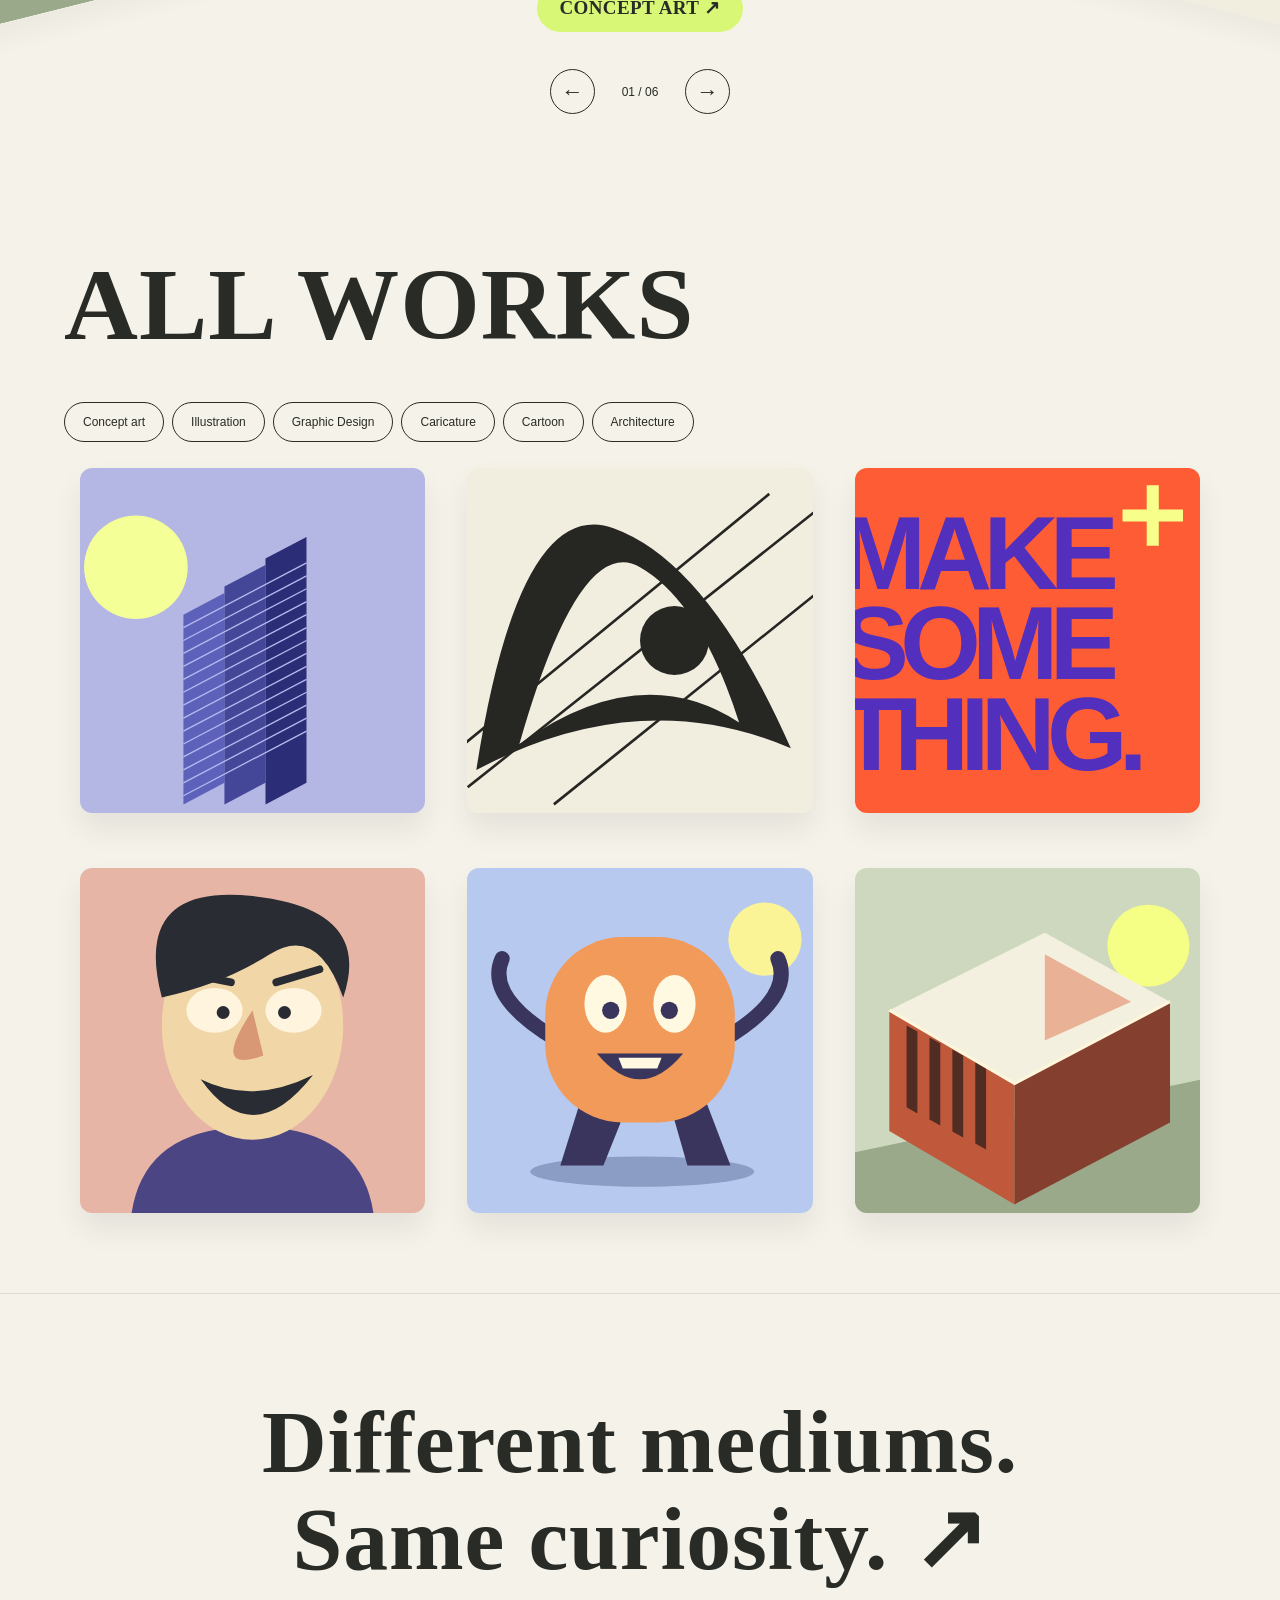
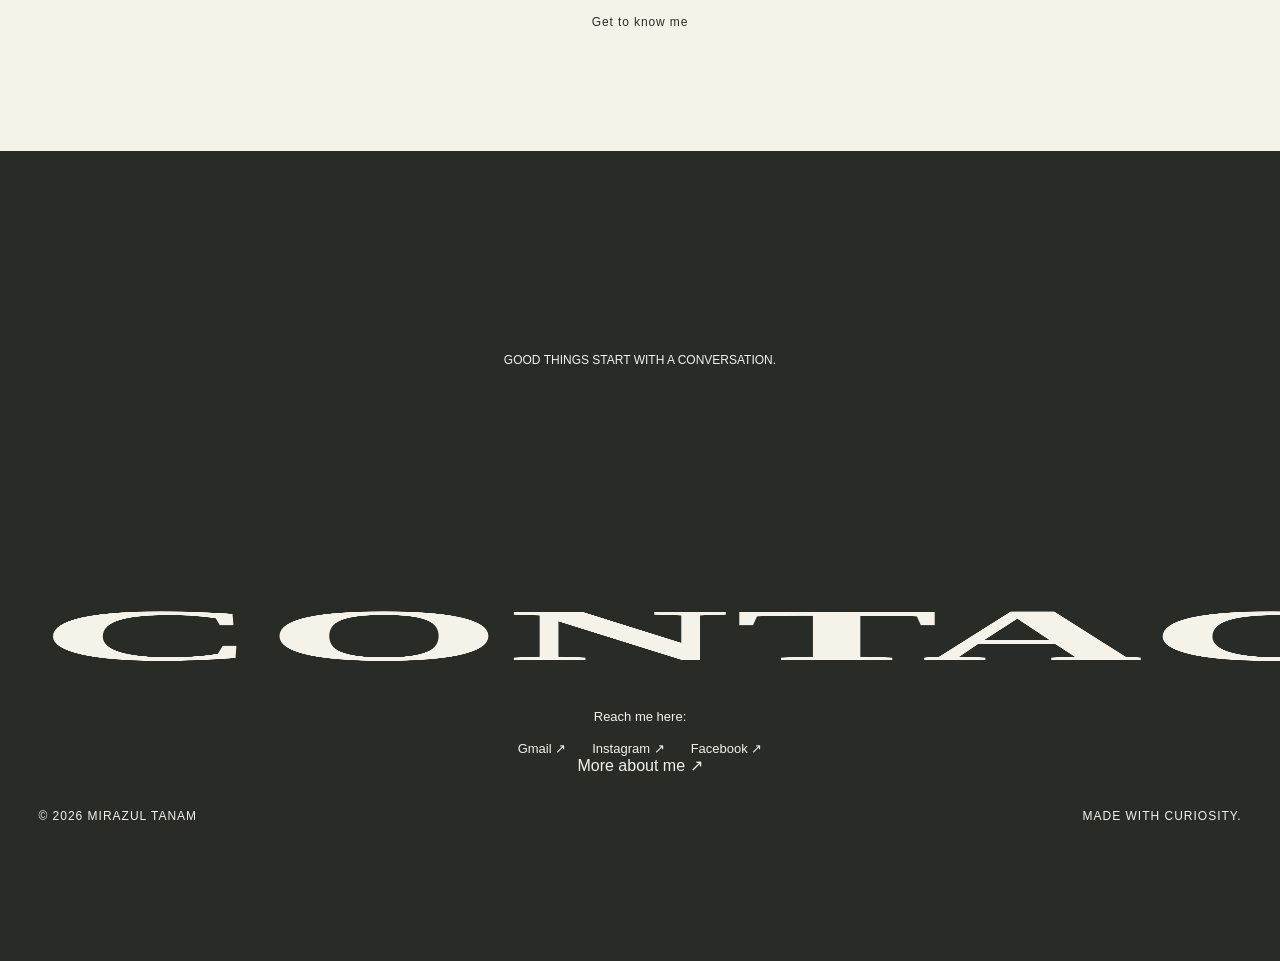
==== commit dbe74089: "animation" ====
--- a/index.html
+++ b/index.html
@@ -9,7 +9,7 @@
       content="Mirazul Tanam — architecture student, visual designer, and creative producer based in Bangladesh."
     />
     <title>Mirazul Tanam — Selected Work</title>
-    <link rel="stylesheet" href="styles.css">
+    <link rel="stylesheet" href="styles.css" />
   </head>
   <body>
     <header>
@@ -100,7 +100,8 @@
         </div>
         <div class="grid" id="projects"></div>
       </section>
-      <section class="about-teaser"><a href="about.html"
+      <section class="about-teaser">
+        <a href="about.html"
           >Different mediums.<br />Same curiosity.
           <span aria-hidden="true">↗</span><small>Get to know me</small></a
         >
@@ -116,33 +117,33 @@
       </nav>
       <a href="about.html">More about me ↗</a>
       <div class="bottom">
-        <span>© <span id="year"></span> Mirazul Tanam</span
-        ><a href="#">Back to the top ↑</a><span>Made with curiosity.</span>
+        <span>© <span id="year"></span> Mirazul Tanam</span>
+        <span>Made with curiosity.</span>
       </div>
     </footer>
     <div class="palette" aria-label="Choose a color theme">
       <span aria-hidden="true">Feeling colorful?</span
       ><button
         data-theme="default"
-        style="--swatch:#f4f2e9"
+        style="--swatch: #f4f2e9"
         aria-label="Cream theme"
         aria-pressed="true"
       ></button
       ><button
         data-theme="purple"
-        style="--swatch:#c3b4ef"
+        style="--swatch: #c3b4ef"
         aria-label="Lavender theme"
         aria-pressed="false"
       ></button
       ><button
         data-theme="green"
-        style="--swatch:#d9f777"
+        style="--swatch: #d9f777"
         aria-label="Lime theme"
         aria-pressed="false"
       ></button
       ><button
         data-theme="dark"
-        style="--swatch:#252c29"
+        style="--swatch: #252c29"
         aria-label="Dark theme"
         aria-pressed="false"
       ></button>
--- a/styles.css
+++ b/styles.css
@@ -283,7 +283,7 @@
       footer {
         background: var(--ink);
         color: var(--paper);
-        padding: 70px 5vw 96px;
+        padding: 70px 5vw 0px;
         text-align: center;
       }
       footer .small {
@@ -305,6 +305,9 @@
         font-size: .75rem;
         text-transform: uppercase;
         letter-spacing: 1px;
+      }
+      footer .bottom span {
+        padding-bottom: 6px;
       }
       .contact-links {
         display: flex;
@@ -466,6 +469,7 @@
           transition: none !important;
       }
       .sticker:hover,.sticker:hover img,.project:hover img,.project:hover .view,header .about-button:hover,.about-teaser>a:hover>span,#project-modal .modal-close:hover{transform:none}
+      .hero h1,.intro{animation:none}
       }
 
       .hero h1 {
@@ -495,7 +499,32 @@
       .sticker img {
         transition: transform 0.5s;
       }
-      
+      .hero h1,
+      .intro {
+        animation: rise-stretch 0.7s cubic-bezier(0.2, 0.8, 0.2, 1) backwards;
+        transform-origin: 50% 100%;
+      }
+      .intro {
+        animation-delay: 0.15s;
+      }
+
+      @keyframes rise-stretch {
+        0% {
+          opacity: 0;
+          transform: scale(1, 0.55);
+        }
+        55% {
+          opacity: 1;
+          transform: scale(1, 1.06);
+        }
+        78% {
+          transform: scale(1, 0.98);
+        }
+        100% {
+          transform: scale(1, 1);
+        }
+      }
+
       @keyframes arrive-wiggle {
         0% {
           opacity: 0;
@@ -693,7 +722,7 @@
         flex-direction: column;
         justify-content: center;
         position: relative;
-        padding: 70px 3vw 96px;
+        padding: 70px 3vw 0px;
         overflow: hidden;
       }
       footer .contact-title-wrap {
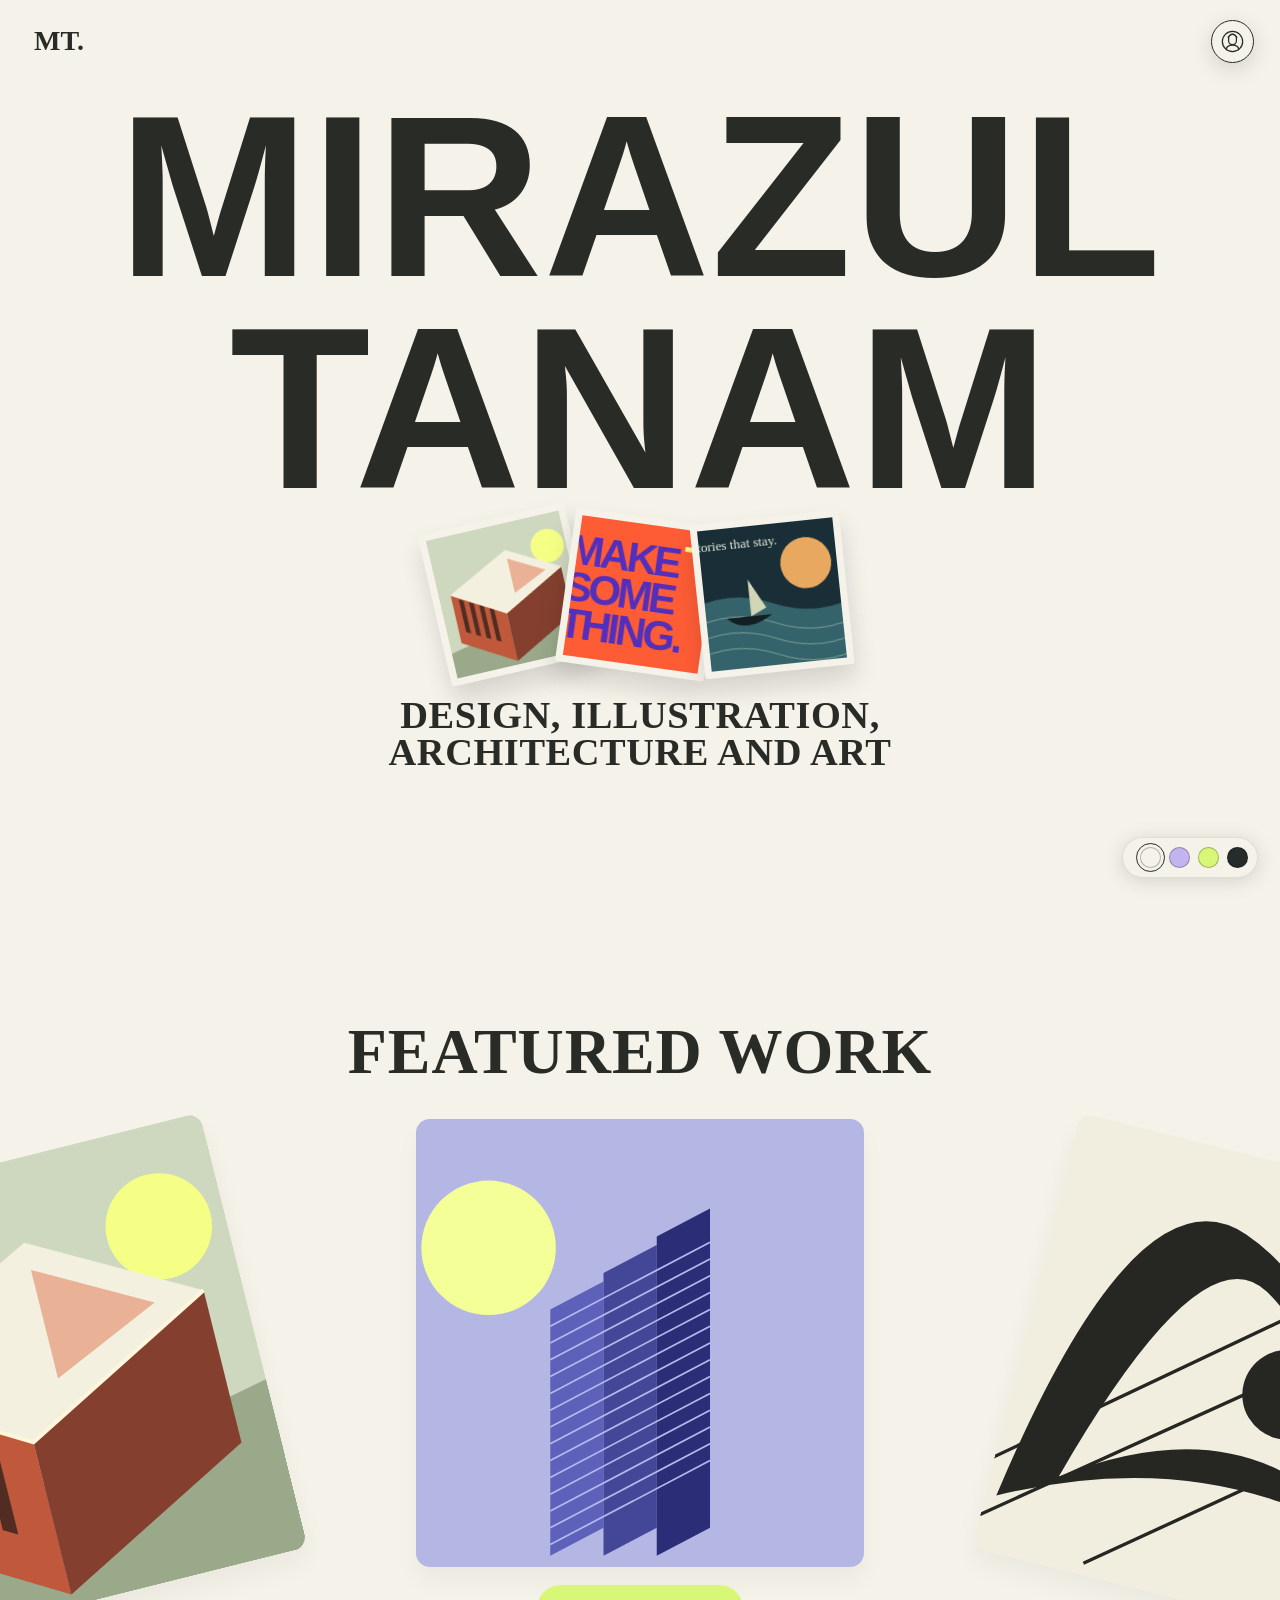
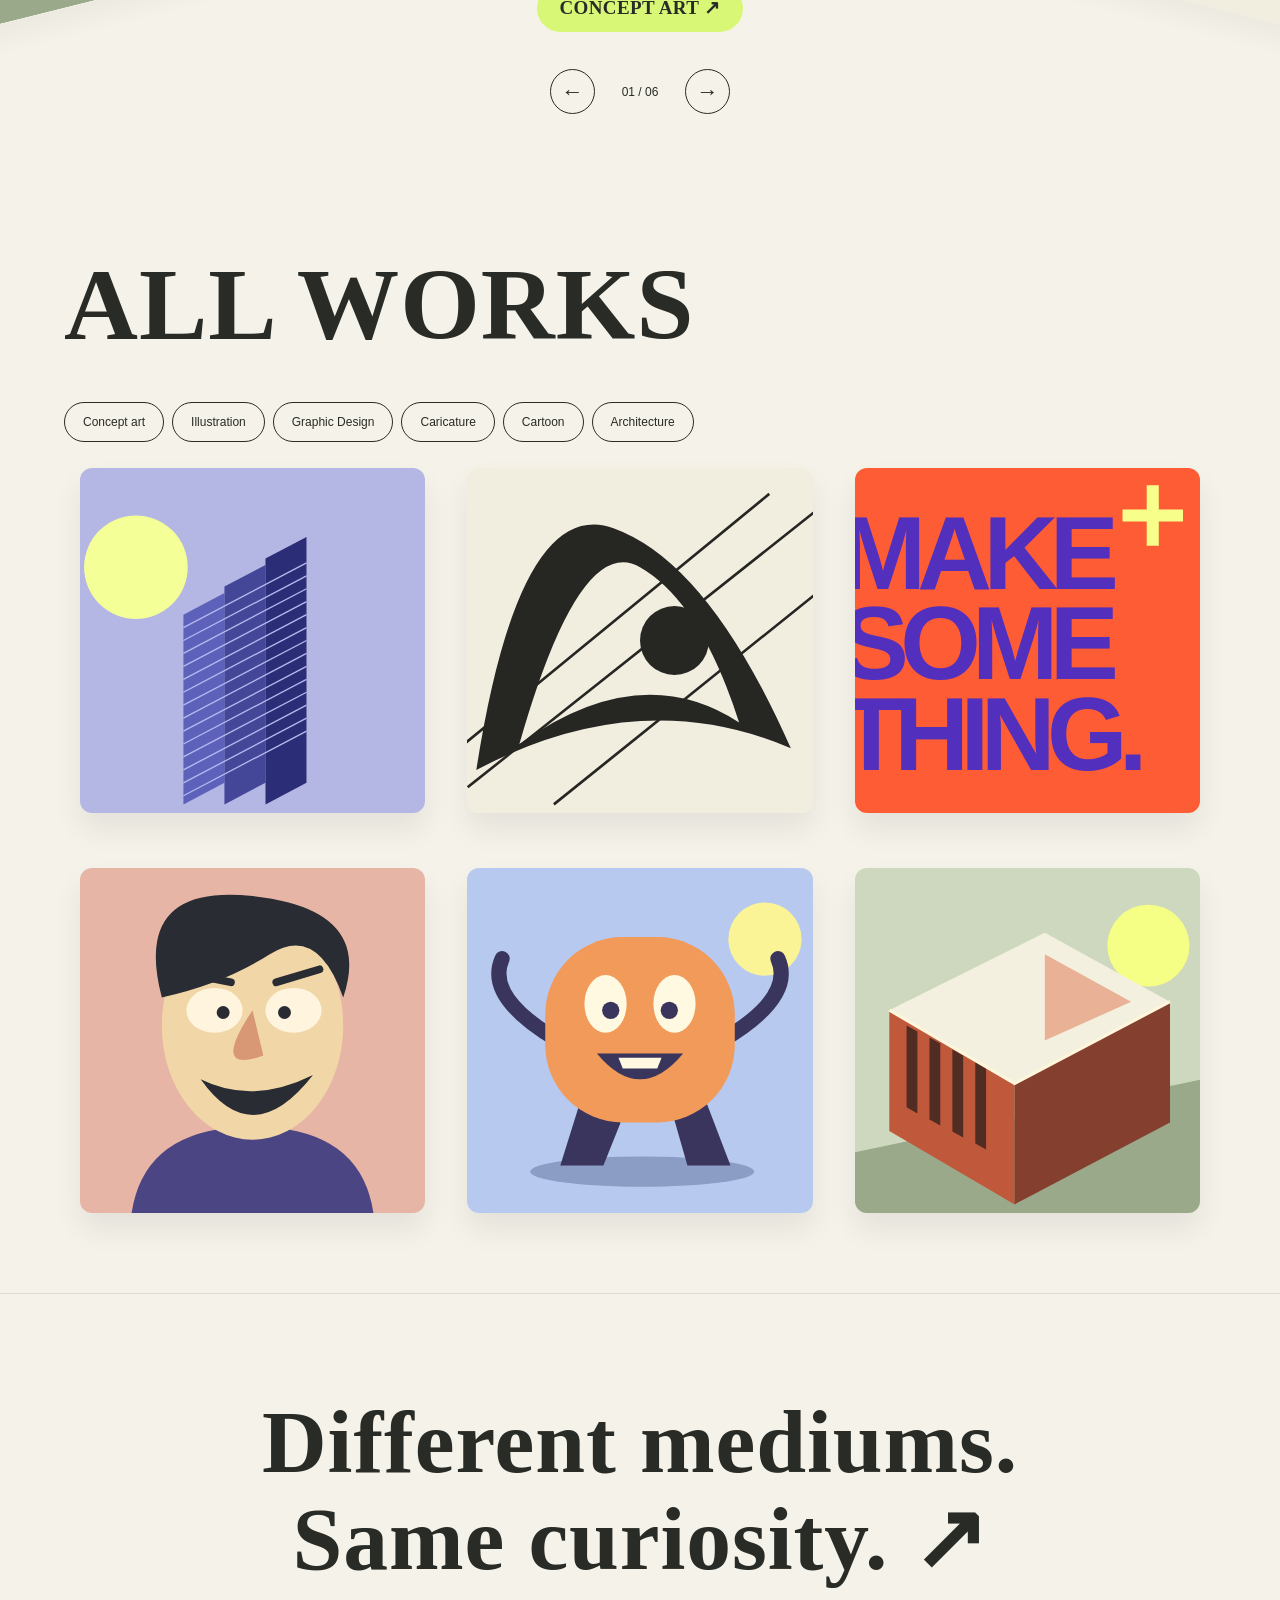
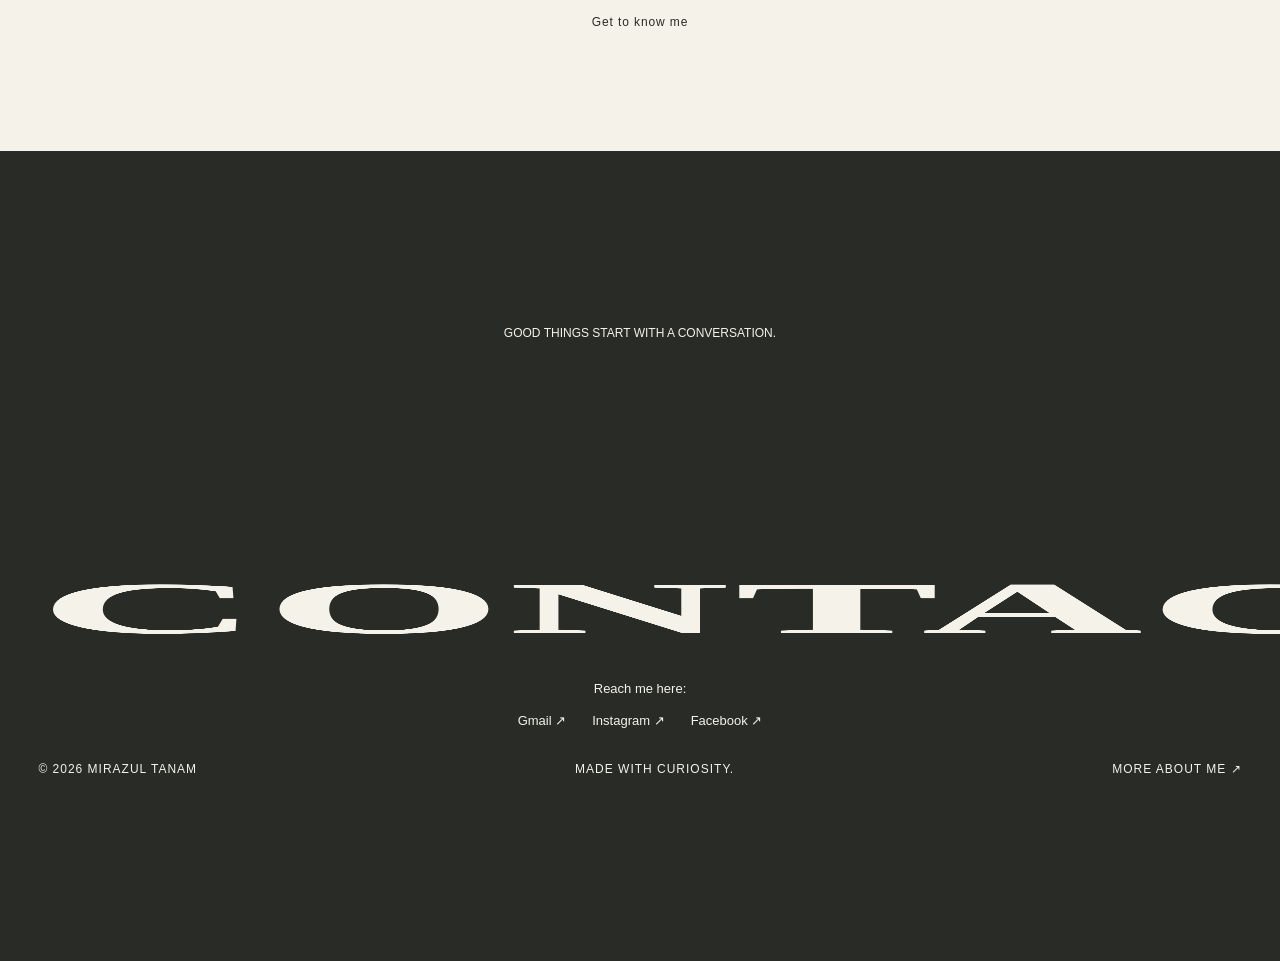
==== commit 62b60511: "hover fix" ====
--- a/index.html
+++ b/index.html
@@ -115,10 +115,10 @@
         <a href="#">Gmail ↗</a><a href="#">Instagram ↗</a
         ><a href="#">Facebook ↗</a>
       </nav>
-      <a href="about.html">More about me ↗</a>
       <div class="bottom">
         <span>© <span id="year"></span> Mirazul Tanam</span>
         <span>Made with curiosity.</span>
+        <a href="about.html">More about me ↗</a>
       </div>
     </footer>
     <div class="palette" aria-label="Choose a color theme">
--- a/styles.css
+++ b/styles.css
@@ -283,7 +283,7 @@
       footer {
         background: var(--ink);
         color: var(--paper);
-        padding: 70px 5vw 0px;
+        padding: 70px 5vw 5rem;
         text-align: center;
       }
       footer .small {
@@ -305,9 +305,6 @@
         font-size: .75rem;
         text-transform: uppercase;
         letter-spacing: 1px;
-      }
-      footer .bottom span {
-        padding-bottom: 6px;
       }
       .contact-links {
         display: flex;
@@ -722,7 +719,7 @@
         flex-direction: column;
         justify-content: center;
         position: relative;
-        padding: 70px 3vw 0px;
+        padding: 70px 3vw 5rem;
         overflow: hidden;
       }
       footer .contact-title-wrap {
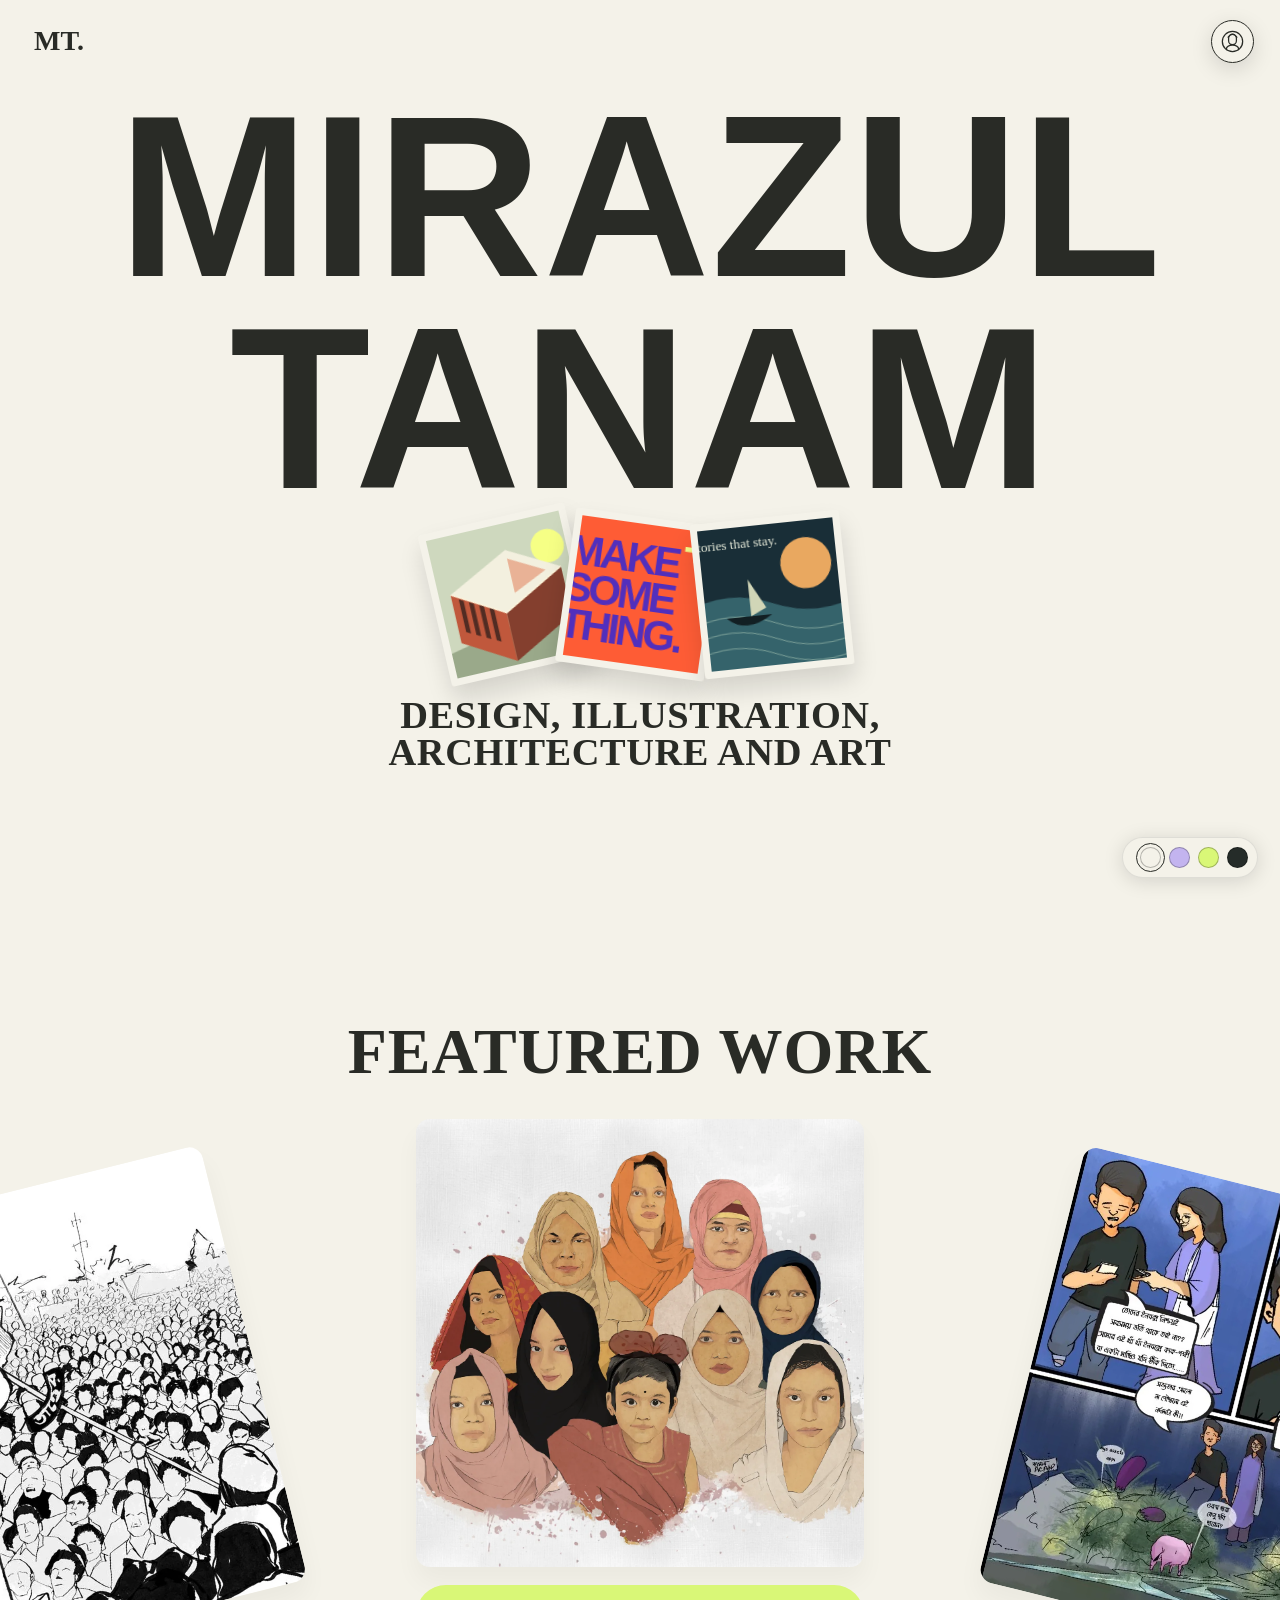
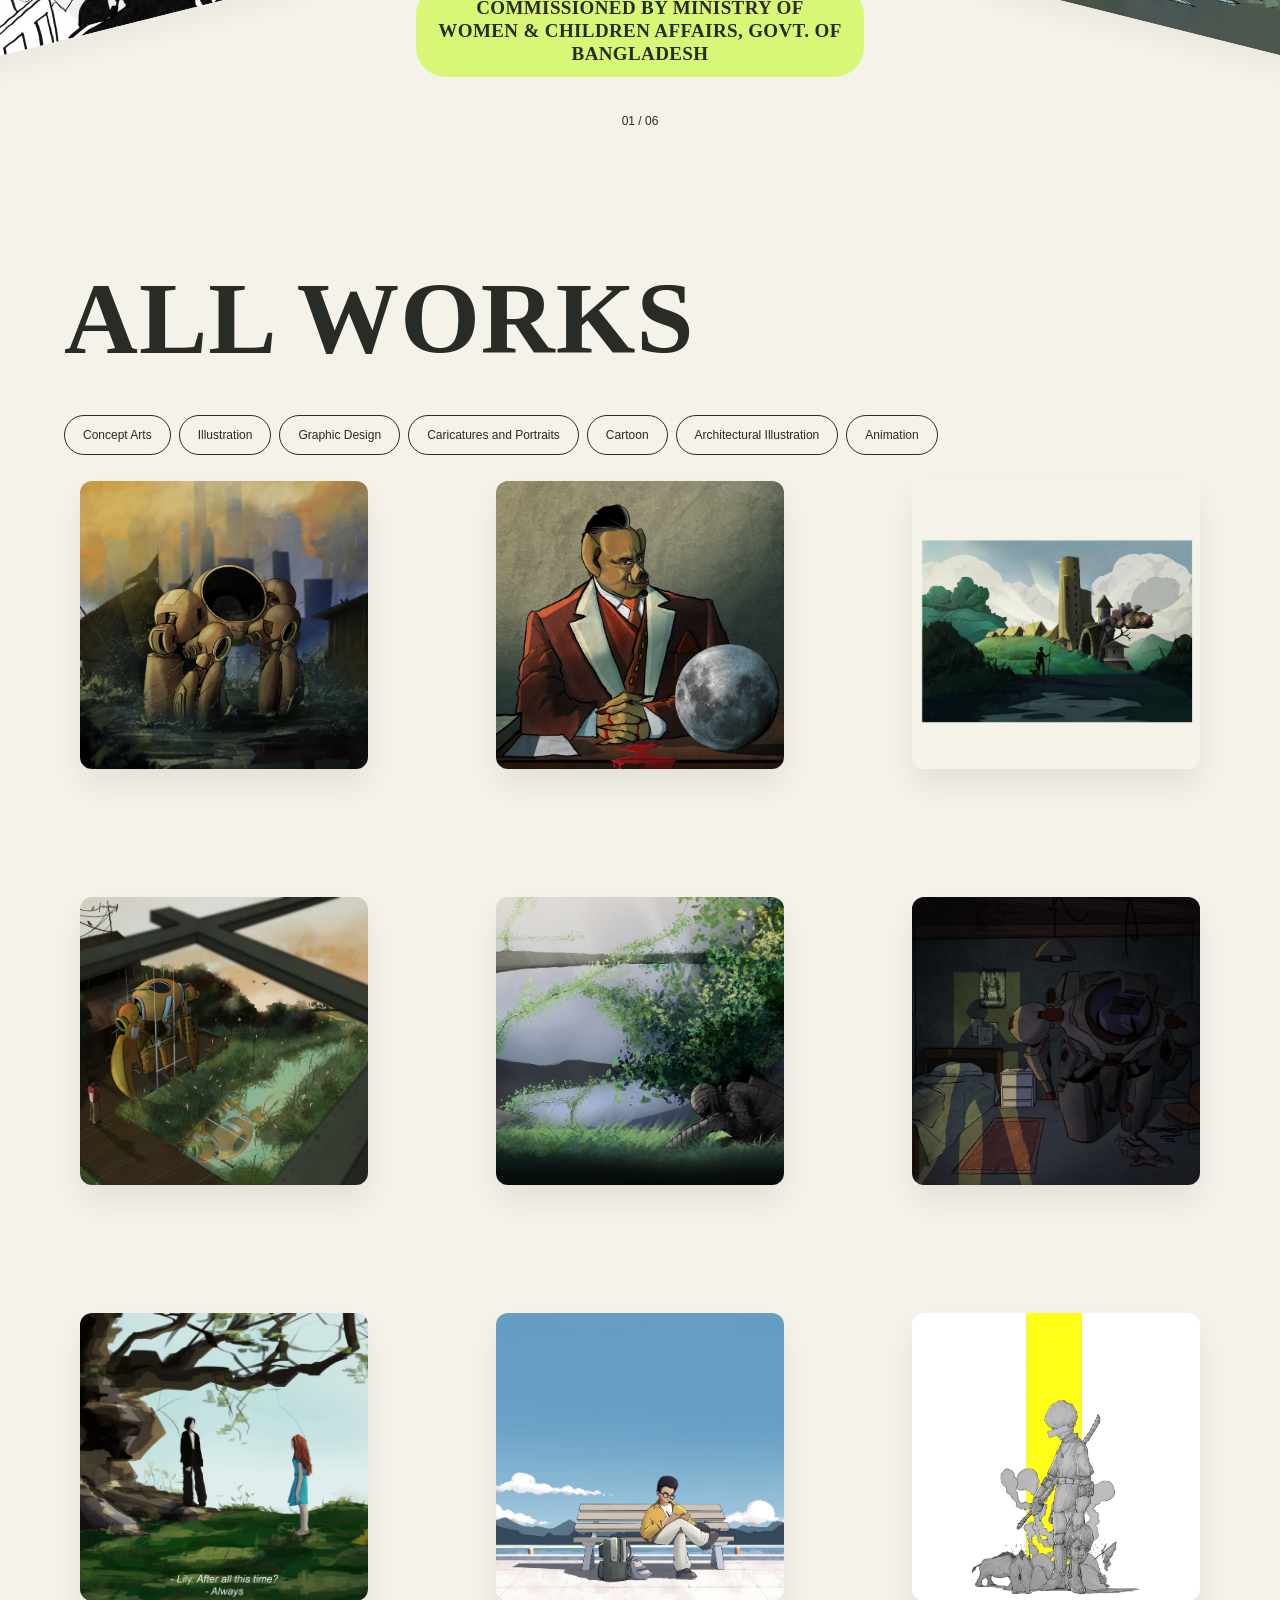
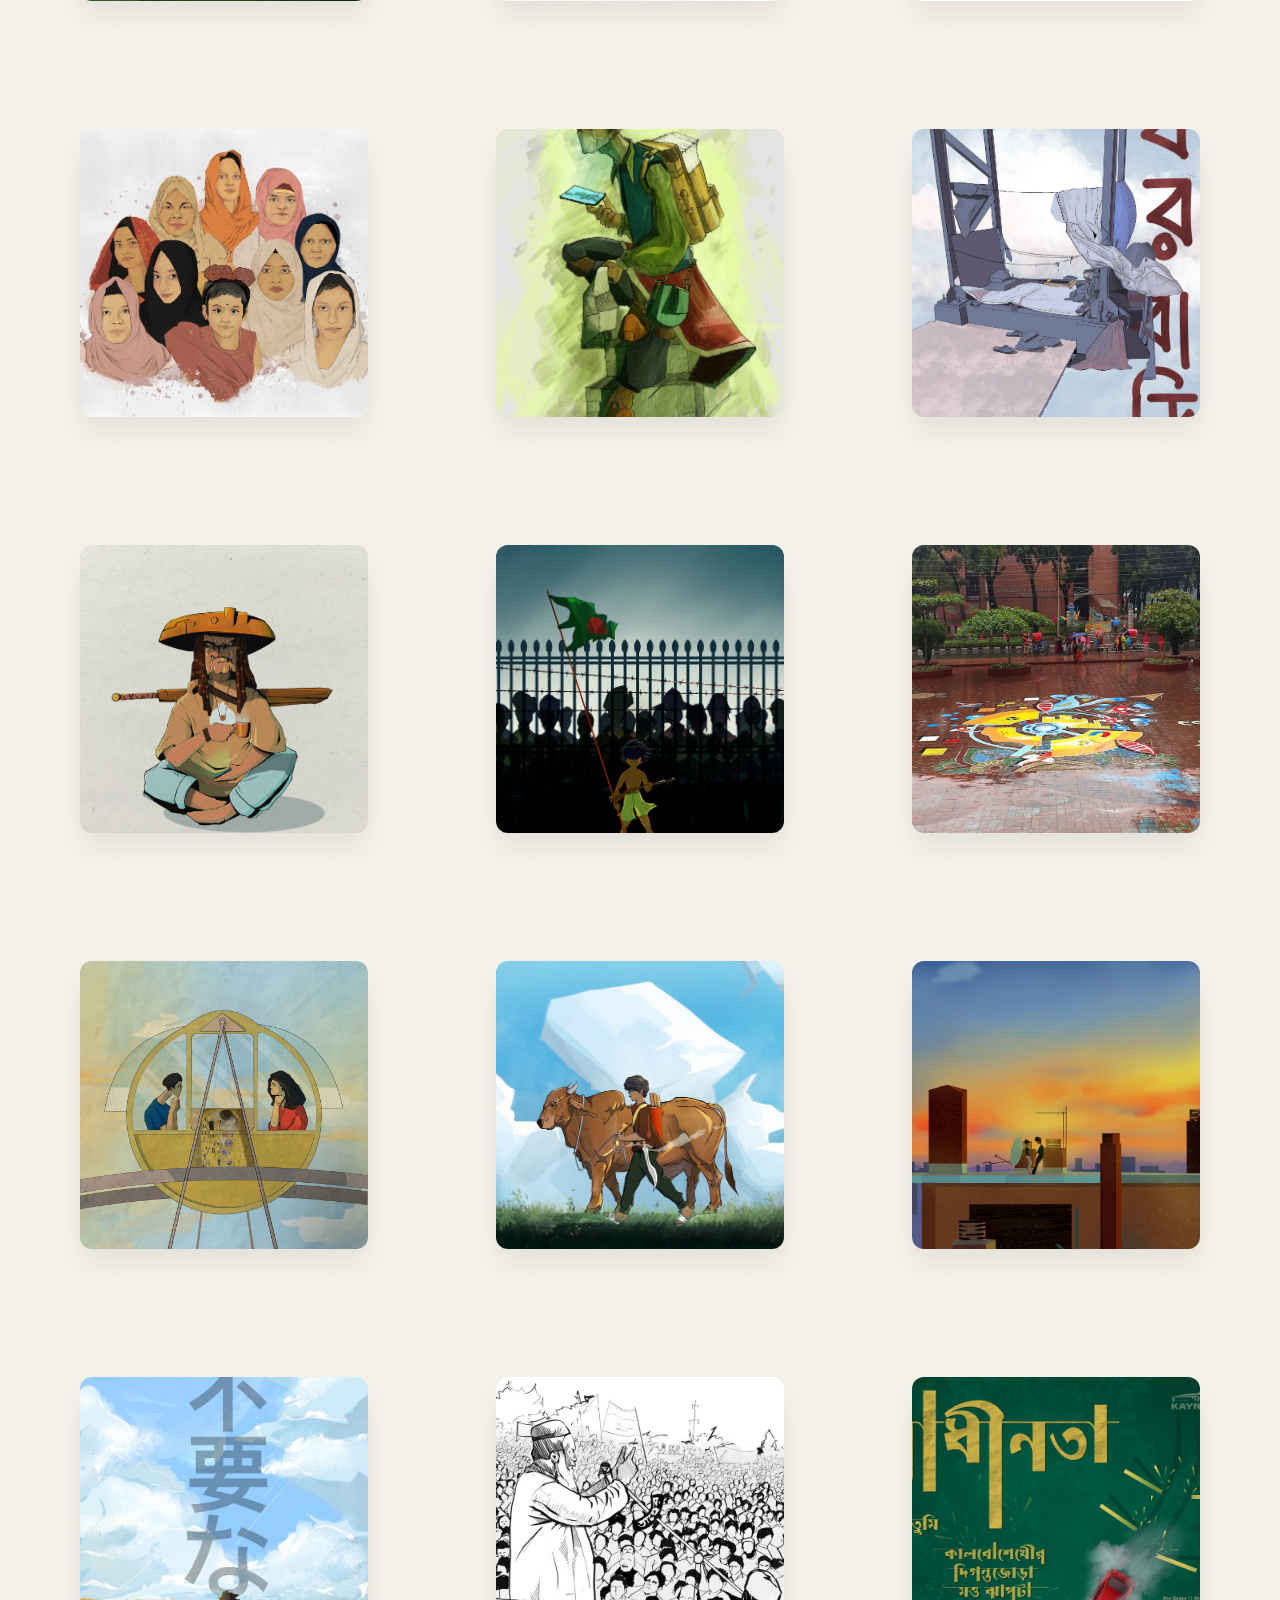
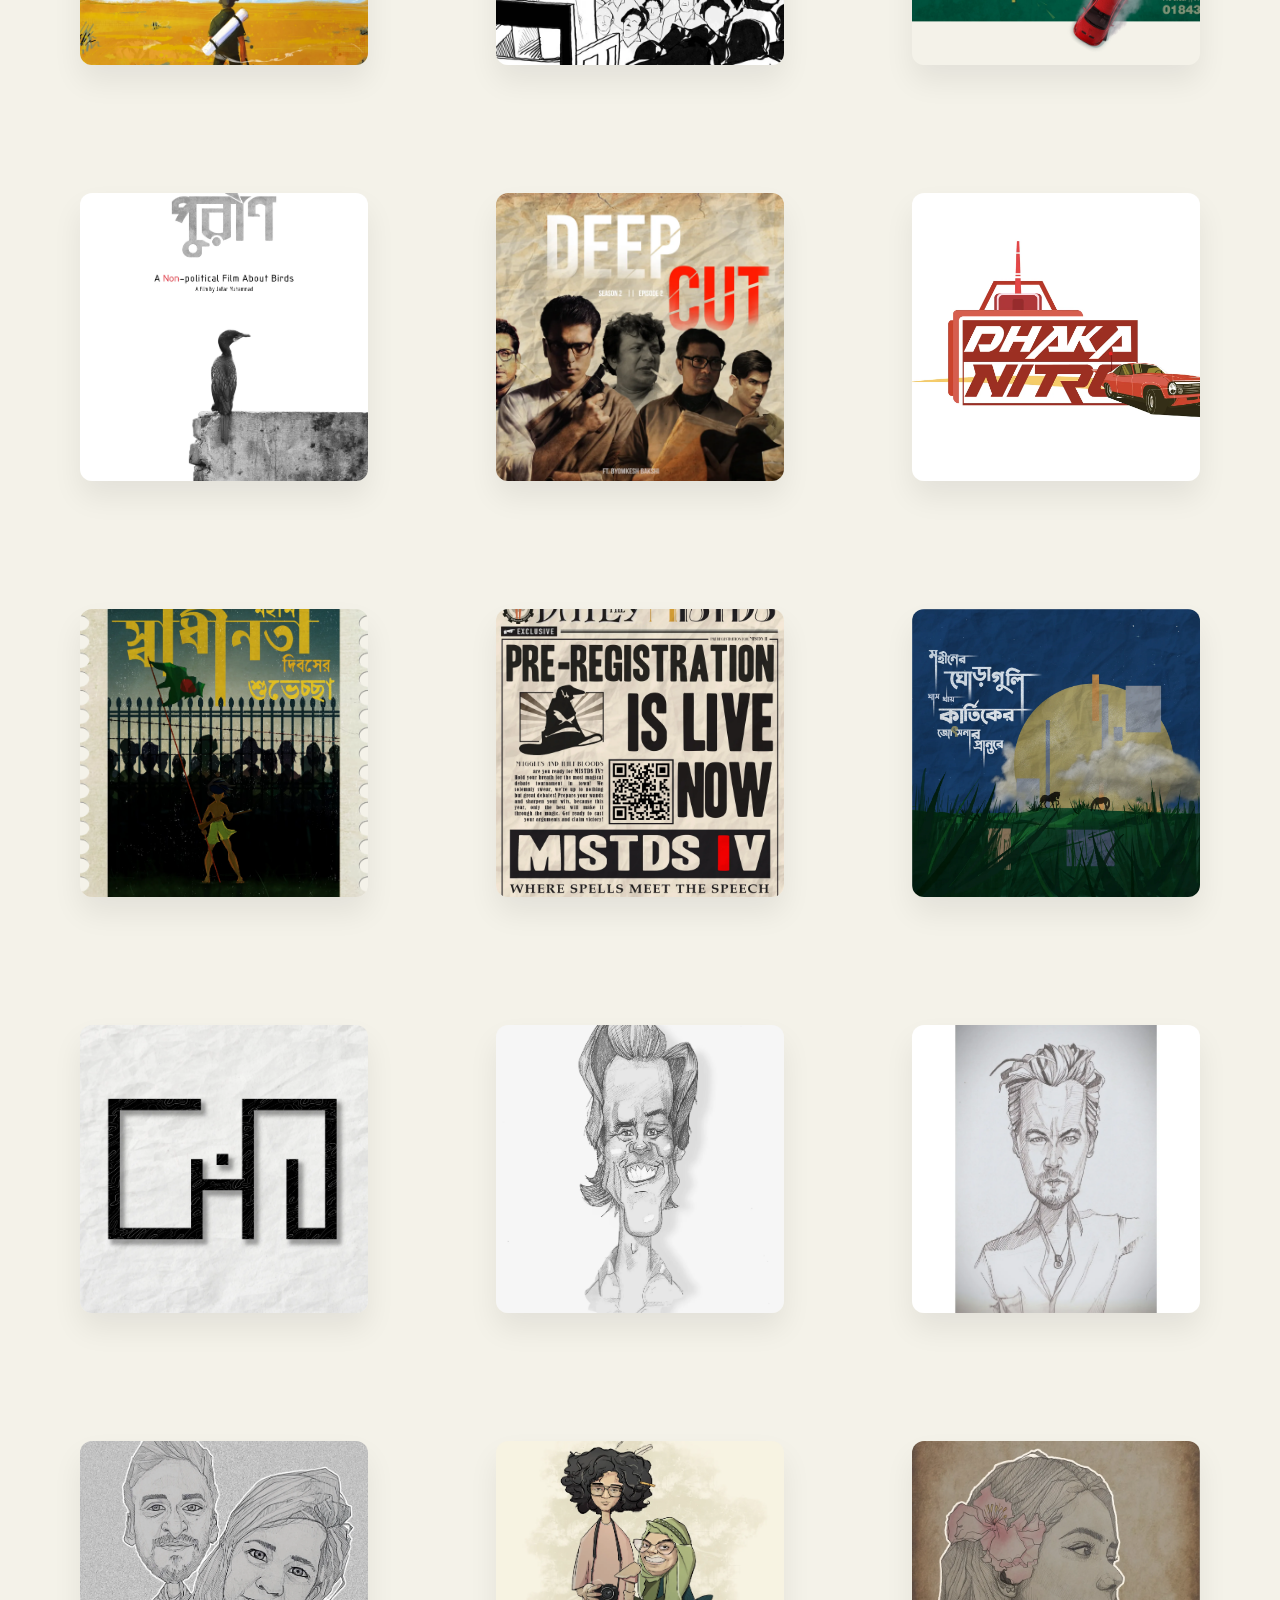
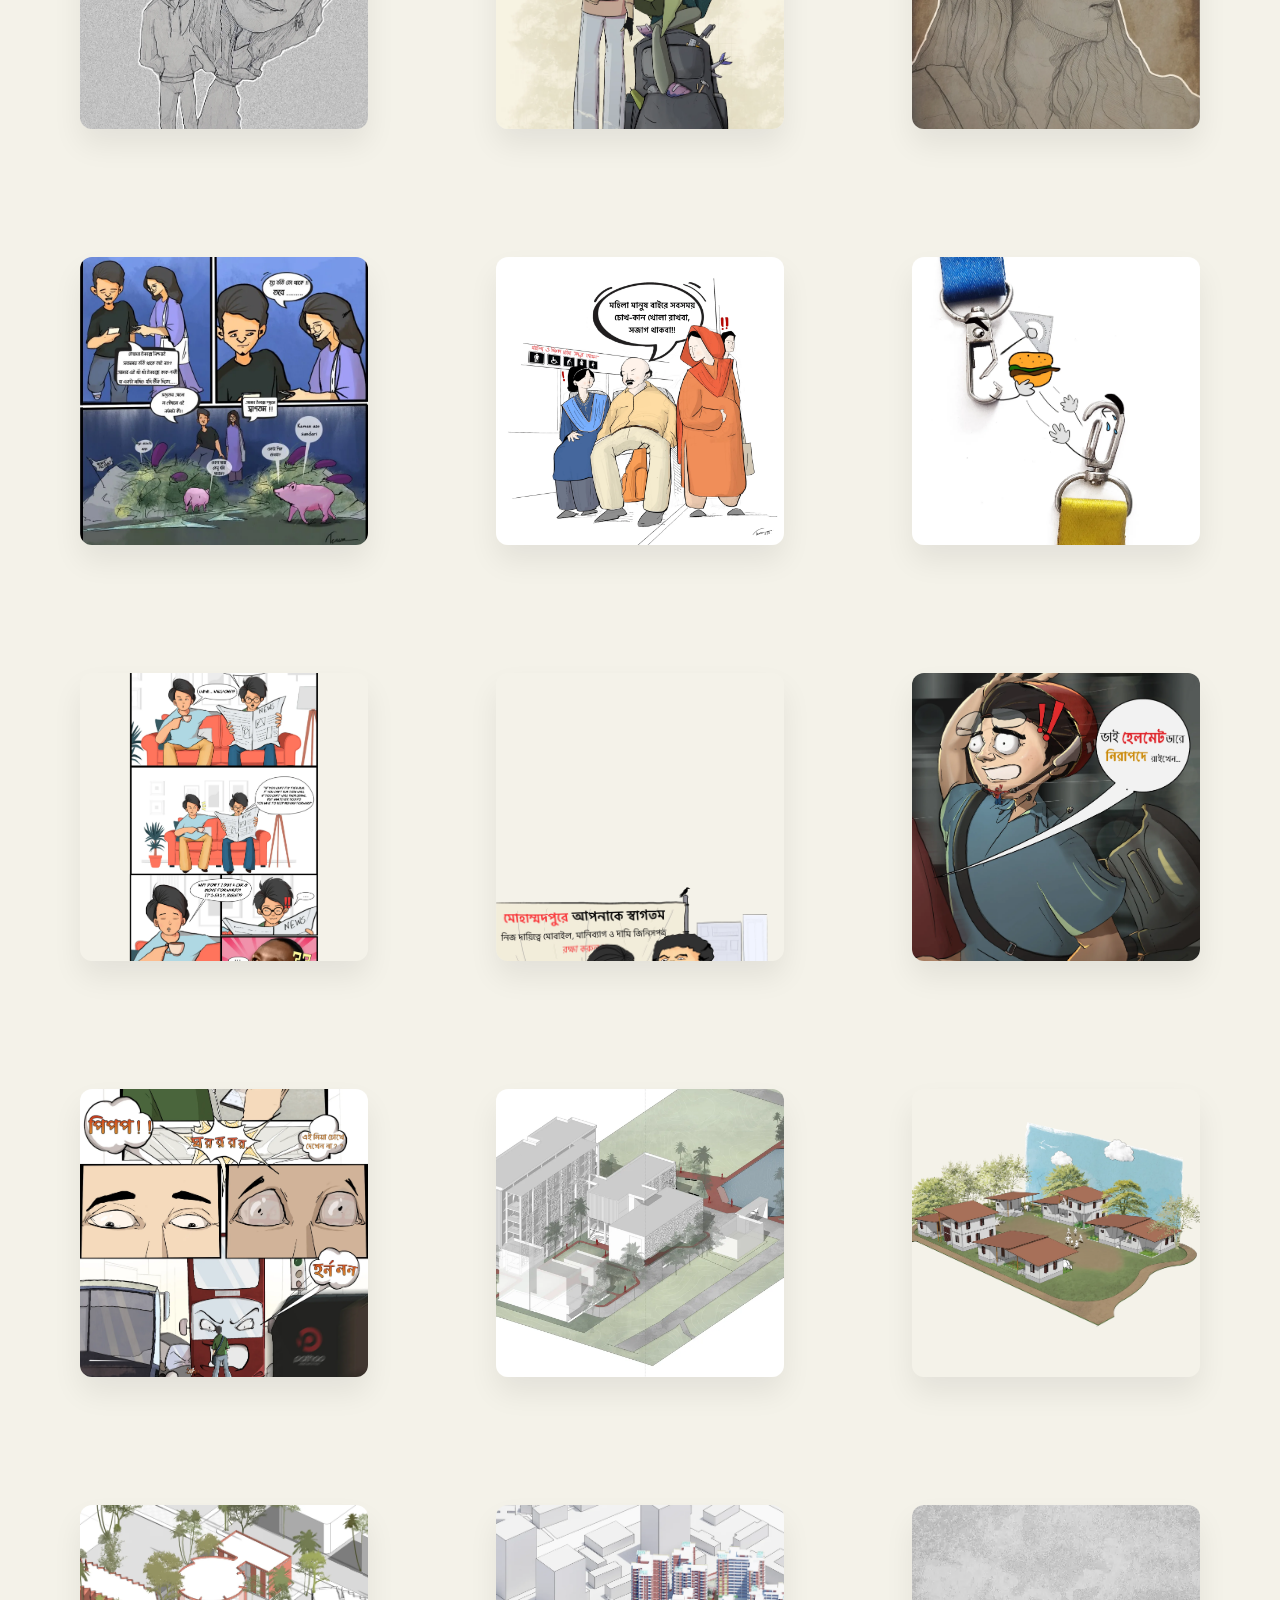
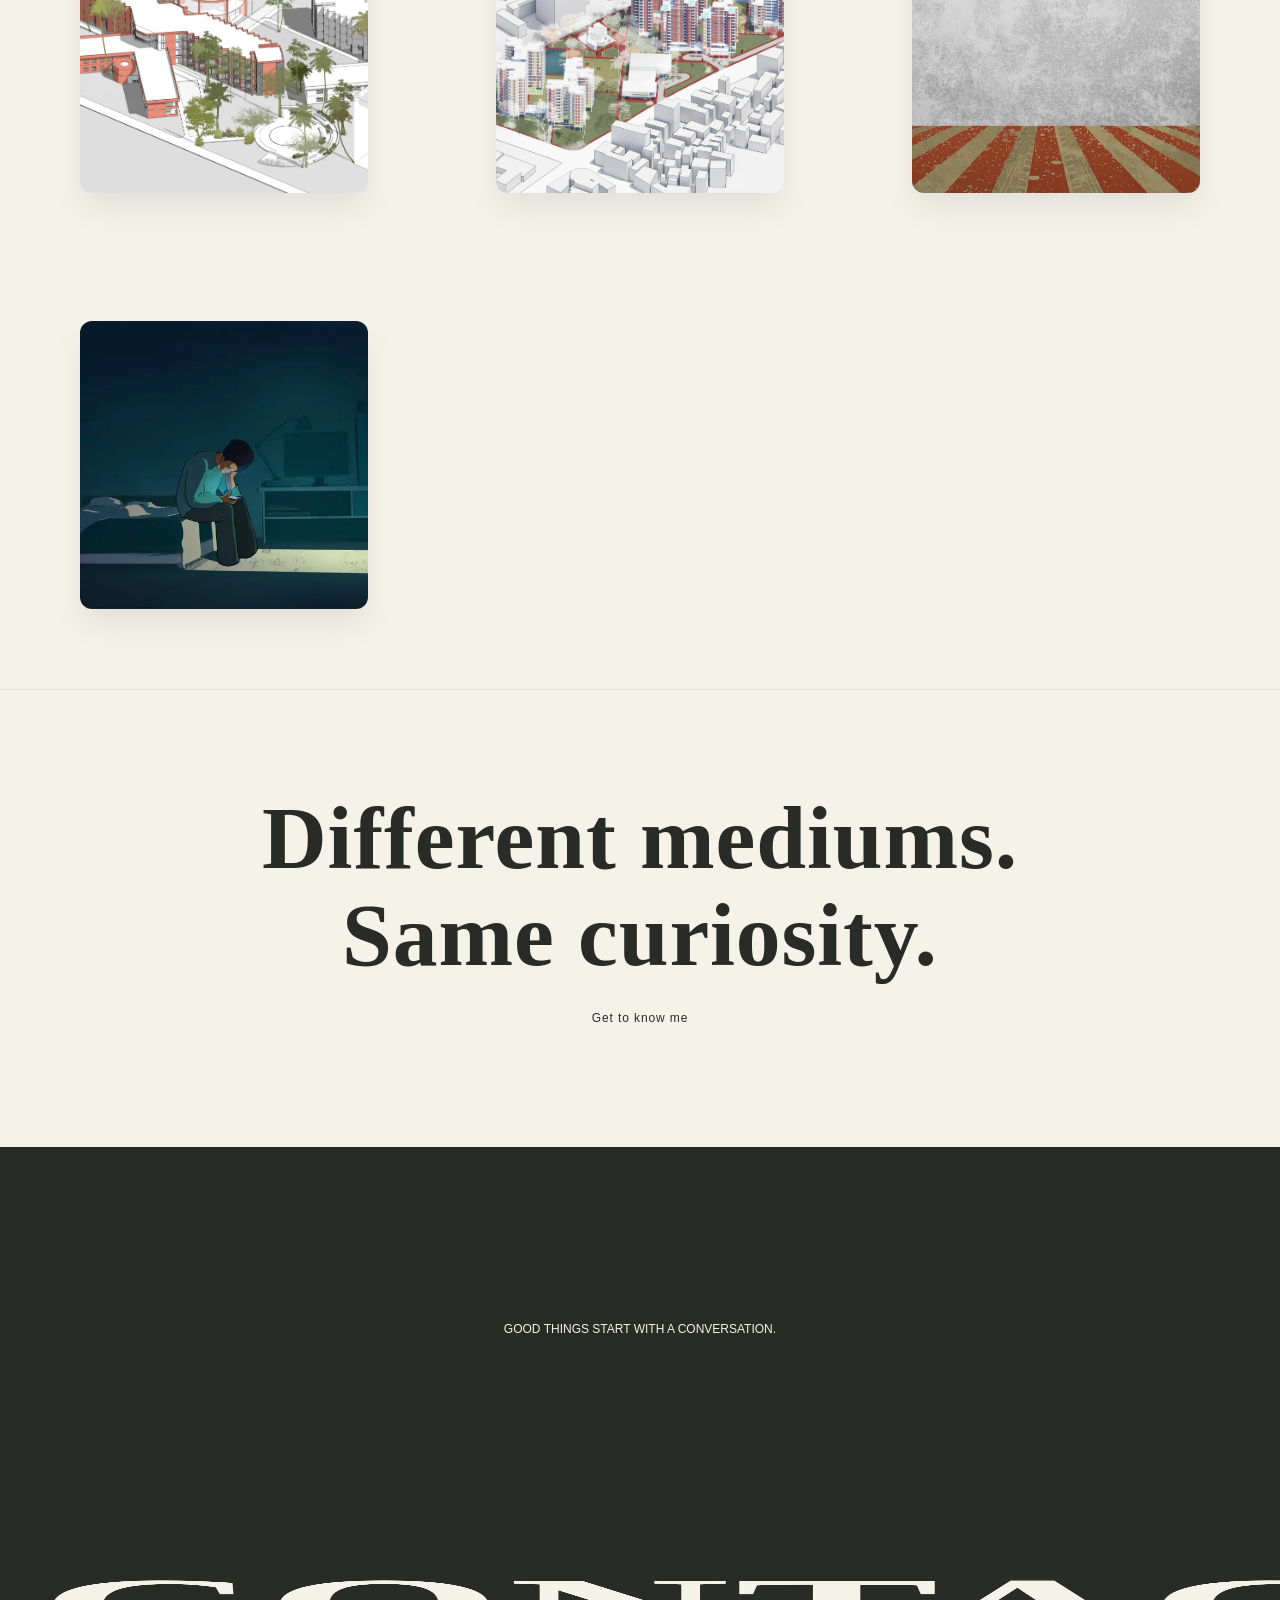
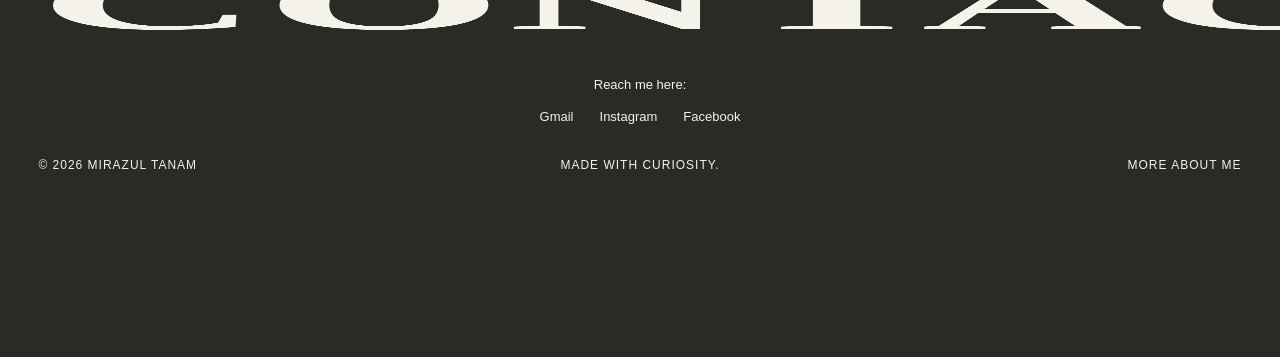
==== commit 4c8b5b5d: "final assets rebuild, swipe carousel, px to rem" ====
--- a/index.html
+++ b/index.html
@@ -70,32 +70,26 @@
       >
         <h2>Featured work</h2>
         <div class="carousel-stage" id="carousel-stage"></div>
-        <div class="carousel-controls">
-          <button id="carousel-prev" aria-label="Previous project">←</button
-          ><span
-            id="carousel-status"
-            aria-live="polite"
-            aria-atomic="true"
-          ></span
-          ><button id="carousel-next" aria-label="Next project">→</button>
-        </div>
+        <span id="carousel-status" aria-live="polite" aria-atomic="true"></span>
       </section>
       <section id="work" class="work">
         <div class="section-head">
           <h2>All Works</h2>
         </div>
         <div class="filters" aria-label="Filter projects">
-          <button aria-pressed="false" data-filter="Concept art">
-            Concept art</button
+          <button aria-pressed="false" data-filter="Concept Arts">
+            Concept Arts</button
           ><button aria-pressed="false" data-filter="Illustration">
             Illustration</button
           ><button aria-pressed="false" data-filter="Graphic Design">
             Graphic Design</button
-          ><button aria-pressed="false" data-filter="Caricature">
-            Caricature</button
+          ><button aria-pressed="false" data-filter="Caricatures and Portraits">
+            Caricatures and Portraits</button
           ><button aria-pressed="false" data-filter="Cartoon">Cartoon</button
-          ><button aria-pressed="false" data-filter="Architecture">
-            Architecture
+          ><button aria-pressed="false" data-filter="Architectural Illustration">
+            Architectural Illustration</button
+          ><button aria-pressed="false" data-filter="Animation">
+            Animation
           </button>
         </div>
         <div class="grid" id="projects"></div>
@@ -103,7 +97,7 @@
       <section class="about-teaser">
         <a href="about.html"
           >Different mediums.<br />Same curiosity.
-          <span aria-hidden="true">↗</span><small>Get to know me</small></a
+<small>Get to know me</small></a
         >
       </section>
     </main>
@@ -112,13 +106,13 @@
       <div class="contact-title-wrap"><h2>CONTACT</h2></div>
       <p>Reach me here:</p>
       <nav class="contact-links" aria-label="Contact links">
-        <a href="#">Gmail ↗</a><a href="#">Instagram ↗</a
-        ><a href="#">Facebook ↗</a>
+        <a href="#">Gmail</a><a href="#">Instagram</a
+        ><a href="#">Facebook</a>
       </nav>
       <div class="bottom">
         <span>© <span id="year"></span> Mirazul Tanam</span>
         <span>Made with curiosity.</span>
-        <a href="about.html">More about me ↗</a>
+        <a href="about.html">More about me</a>
       </div>
     </footer>
     <div class="palette" aria-label="Choose a color theme">
@@ -156,11 +150,9 @@
         <div class="project-heading">
           <span class="tag" id="modal-category"></span>
           <h2 id="modal-title"></h2>
-          <p id="modal-description"></p>
         </div>
         <div class="modal-gallery" id="modal-gallery"></div>
         <div class="gallery-end">
-          <p>Concept artwork</p>
           <button class="modal-back">← Back to All Works</button>
         </div>
       </div>
--- a/styles.css
+++ b/styles.css
@@ -1,1045 +1,1162 @@
 @font-face {
-        font-family: Headline;
-        src: url("assets/headline-semibold.ttf");
-        font-weight: 600;
-        font-style: normal;
-        font-display: swap;
-      }
-      * {
-        box-sizing: border-box;
-      }
-      html {
-        scroll-behavior: smooth;
-        scroll-padding-top: 90px;
-      }
-      body {
-        --paper: #f4f2e9;
-        --ink: #292b26;
-        --accent: #d9f777;
-        margin: 0;
-        background: var(--paper);
-        color: var(--ink);
-        font-family: Arial, sans-serif;
-        transition:
-          background 0.35s,
-          color 0.35s;
-      }
-      body[data-theme="purple"] {
-        --paper: #c3b4ef;
-        --ink: #342955;
-        --accent: #f5aa69;
-      }
-      body[data-theme="green"] {
-        --paper: #d9f777;
-        --ink: #244738;
-        --accent: #f5b9cd;
-      }
-      body[data-theme="dark"] {
-        --paper: #252c29;
-        --ink: #f4f2e9;
-        --accent: #c9abf1;
-      }
-      a {
-        color: inherit;
-        text-decoration: none;
-      }
-      button {
-        font: inherit;
-        color: inherit;
-        cursor: pointer;
-      }
-      button,
-      a {
-        -webkit-tap-highlight-color: transparent;
-      }
-      button:focus-visible,
-      a:focus-visible {
-        outline: 3px solid #f47846;
-        outline-offset: 5px;
-      }
-      header {
-        position: absolute;
-        z-index: 3;
-        top: 0;
-        left: 0;
-        right: 0;
-        display: flex;
-        align-items: center;
-        justify-content: space-between;
-        padding: 25px 34px;
-        font-size: .75rem;
-        font-weight: bold;
-        letter-spacing: 1px;
-      }
-      .brand {
-        font-family: Headline;
-        font-size: 1.75rem;
-        letter-spacing: 0;
-      }
-      .round {
-        border: 1px solid currentColor;
-        border-radius: 50%;
-        width: 43px;
-        height: 43px;
-        background: transparent;
-        display: grid;
-        place-items: center;
-        font-size: 21px;
-      }
-      .hero {
-        min-height: 890px;
-        height: 100svh;
-        max-height: 1150px;
-        position: relative;
-        display: flex;
-        flex-direction: column;
-        align-items: center;
-        justify-content: center;
-        padding: 0px 20px 65px;
-        text-align: center;
-        overflow: hidden;
-      }
-      .eyebrow {
-        text-transform: uppercase;
-        letter-spacing: 2px;
-        font-size: 10px;
-        font-weight: 700;
-        margin-bottom: 32px;
-      }
-      .hero h1 {
-        font:
-          600 clamp(6.25rem, 19vw, 16.875rem)/0.92 Headline,
-          sans-serif;
-        letter-spacing: 0.005em;
-        margin: 0;
-        position: relative;
-        z-index: 1;
-      }
-      .hero h1 span {
-        display: block;
-      }
-      .stickers {
-        height: 140px;
-        display: flex;
-        justify-content: center;
-        margin: -20px 0 28px;
-        z-index: 2;
-      }
-      .sticker {
-        width: 150px;
-        height: 155px;
-        padding: 0;
-        border: 7px solid var(--paper);
-        box-shadow: 0 14px 25px #0002;
-        transform: rotate(var(--r));
-        transition: transform 0.4s;
-        border-radius: 3px;
-        background: var(--paper);
-        margin: 0 -9px;
-        overflow: hidden;
-      }
-      .sticker img {
-        width: 100%;
-        height: 100%;
-        object-fit: cover;
-      }
-      
-      .intro {
-        font: 600 clamp(1.5rem, 3vw, 2.6875rem)/0.95 Headline;
-        text-transform: uppercase;
-        max-width: 510px;
-        margin: 12px 0 14px;
-      }
-      .location {
-        font-size: 12px;
-      }
-      .hero-bottom {
-        position: absolute;
-        bottom: 30px;
-        left: 34px;
-        right: 34px;
-        display: flex;
-        justify-content: space-between;
-        font-size: 10px;
-        letter-spacing: 1px;
-      }
-      .hero-bottom a {
-        font-size: 12px;
-      }
-      .work {
-        padding: 110px 5vw 80px;
-      }
-      .section-head {
-        display: flex;
-        align-items: flex-end;
-        justify-content: space-between;
-        margin-bottom: 45px;
-      }
-      .section-head h2,
-      .about h2 {
-        font: 600 clamp(3.75rem, 8vw, 7.5rem)/1 Headline;
-        letter-spacing: 0.01em;
-        text-transform: uppercase;
-        margin: 0;
-      }
-      .section-head p {
-        font-size: 13px;
-        max-width: 220px;
-        line-height: 1.5;
-      }
-      .filters {
-        display: flex;
-        gap: 8px;
-        flex-wrap: wrap;
-        margin-bottom: 26px;
-      }
-      .filters button{display:inline-flex;align-items:center;min-height:40px;border:1px solid currentColor;background:transparent;padding:10px 18px;border-radius:30px;font-size:.75rem}
-      .filters button[aria-pressed="true"] {
-        background: var(--ink);
-        color: var(--paper);
-      }
-      .grid {
-        display: grid;
-        grid-template-columns: 1fr 1fr;
-        gap: 55px 25px;
-      }
-      .project {
-        text-align: left;
-        border: 0;
-        background: transparent;
-        padding: 0;
-        min-width: 0;
-      }
-      .project[hidden] {
-        display: none;
-      }
-      .cover {
-        position: relative;
-        overflow: hidden;
-        border-radius: 4px;
-        aspect-ratio: 1.25;
-      }
-      .cover img {
-        width: 100%;
-        height: 100%;
-        object-fit: cover;
-        transition: transform 0.6s;
-      }
-      
-      .view {
-        position: absolute;
-        bottom: 20px;
-        right: 20px;
-        border-radius: 40px;
-        padding: 13px 18px;
-        background: var(--paper);
-        color: var(--ink);
-        font-size: 12px;
-        transform: translateY(75px);
-        transition: transform 0.3s;
-      }
-      .project:focus-visible .view{transform:translateY(0)}
-      .caption {
-        display: flex;
-        justify-content: space-between;
-        gap: 12px;
-        align-items: baseline;
-        margin-top: 15px;
-      }
-      .caption h3 {
-        font: 600 1.9375rem/1 Headline;
-        text-transform: uppercase;
-        margin: 0;
-      }.caption span{font-size:.75rem}
-      .note {
-        font-size: 11px;
-        line-height: 1.6;
-        margin-top: 35px;
-        opacity: 0.65;
-      }
-      .about {
-        padding: 100px 8vw 130px;
-        display: grid;
-        grid-template-columns: 1fr 1fr;
-        gap: 70px;
-        border-top: 1px solid color-mix(in srgb, var(--ink), transparent 80%);
-      }
-      .about p {
-        font-size: 20px;
-        line-height: 1.55;
-        margin: 0 0 28px;
-      }
-      .disciplines {
-        display: flex;
-        flex-wrap: wrap;
-        gap: 10px;
-      }
-      .disciplines span {
-        font-size: .75rem;
-        border-bottom: 1px solid;
-        padding: 10px 0;
-        margin-right: 16px;
-      }
-      footer {
-        background: var(--ink);
-        color: var(--paper);
-        padding: 70px 5vw 5rem;
-        text-align: center;
-      }
-      footer .small {
-        font-size: .75rem;
-      }
-      footer h2 {
-        font: 600 clamp(4.6875rem, 18vw, 17.5rem)/1 Headline;
-        letter-spacing: 0.01em;
-        margin: 30px 0;
-      }
-      footer p {
-        font-size: .8125rem;
-        line-height: 1.6;
-      }
-      footer .bottom {
-        display: flex;
-        justify-content: space-between;
-        margin-top: 44px;
-        font-size: .75rem;
-        text-transform: uppercase;
-        letter-spacing: 1px;
-      }
-      .contact-links {
-        display: flex;
-        justify-content: center;
-        flex-wrap: wrap;
-        gap: 8px 26px;
-        font-size: 13px;
-      }
-      .contact-links a{position:relative}.contact-links a::before{content:"";position:absolute;inset:-14px}
-      .contact-links a:hover {
-        text-decoration: underline;
-      }
-      .palette{position:fixed;right:22px;bottom:22px;z-index:4;display:flex;align-items:center;gap:8px;padding:9px;border-radius:35px;background:var(--paper);box-shadow:0 3px 20px #0002;border:1px solid #8883}
-      .palette button{position:relative;width:21px;height:21px;border-radius:50%;border:1px solid #0004;padding:0;background:var(--swatch)}
-      .palette button::before{content:"";position:absolute;inset:-11.5px;border-radius:50%}
-      .palette button[aria-pressed="true"]{outline:1px solid var(--ink);outline-offset:3px}
-      .palette span {
-        max-width: 0;
-        opacity: 0;
-        overflow: hidden;
-        white-space: nowrap;
-        font-size: .75rem;
-        transition:
-          max-width 0.2s cubic-bezier(0.22, 1, 0.36, 1),
-          opacity 0.15s cubic-bezier(0.22, 1, 0.36, 1);
-      }
-      .palette:hover span,
-      .palette:focus-within span {
-        max-width: 10em;
-        opacity: 1;
-      }
-      dialog {
-        max-width: 900px;
-        width: 92vw;
-        border: 0;
-        padding: 0;
-        background: var(--paper);
-        color: var(--ink);
-        border-radius: 8px;
-        max-height: 90svh;
-      }
-      dialog::backdrop {
-        background: #101510bd;
-        backdrop-filter: blur(7px);
-      }
-      .modal-close {
-        position: absolute;
-        right: 15px;
-        top: 15px;
-        border: 0;
-        border-radius: 50%;
-        width: 44px;
-        height: 44px;
-        font-size: 25px;
-        background: var(--paper);
-      }
-      dialog img {
-        width: 100%;
-        max-height: 48vh;
-        object-fit: cover;
-      }
-      dialog .detail {
-        padding: 30px;
-      }
-      dialog h2 {
-        font: 600 50px/1 Headline;
-        text-transform: uppercase;
-        margin: 0 0 15px;
-      }
-      dialog p {
-        line-height: 1.65;
-        max-width: 650px;
-      }
-      .tag{font-size:.75rem;text-transform:uppercase;letter-spacing:1px}
-      .modal-open {
-        overflow: hidden;
-      }
-      @media (min-width: 1500px) {
-        .work,
-        .about {
-          max-width: 1600px;
-          margin: auto;
-        }
-      }
-      @media (max-width: 650px) {
-        header {
-          padding: 20px;
-        }
-        .hero {
-          min-height: 730px;
-          max-height: 900px;
-        }
-        .hero h1 {
-          font-size: 26vw;
-        }
-        .stickers {
-          height: 110px;
-          margin: -5px 0 27px;
-        }
-        .sticker {
-          width: 100px;
-          height: 110px;
-          border-width: 5px;
-        }
-        .intro {
-          font-size: 1.9375rem;
-          max-width: 310px;
-        }
-        .hero-bottom {
-          left: 20px;
-          right: 20px;
-        }
-        .hero-bottom span {
-          max-width: 150px;
-          text-align: left;
-          line-height: 1.5;
-        }
-        .work{padding:70px 20px}.filters button{min-height:44px}
-        .section-head {
-          display: block;
-        }
-        .section-head p {
-          margin-top: 20px;
-        }
-        .grid {
-          grid-template-columns: 1fr;
-          gap: 32px;
-        }
-        .caption h3 {
-          font-size: 1.8125rem;
-        }
-        .about {
-          padding: 65px 24px;
-          grid-template-columns: 1fr;
-          gap: 30px;
-        }
-        .about p {
-          font-size: 18px;
-        }
-        footer .bottom {
-          gap: 20px;
-          text-align: left;
-        }
-        .eyebrow {
-          font-size: 9px;
-        }
-        .view {
-          transform: none;
-        }
-      }
-      @media(hover:hover) and (pointer:fine){.sticker:hover{transform:translateY(-25px) rotate(0) scale(1.1);z-index:2}.sticker:hover img{transform:rotate(-5deg) scale(1.09)}.project:hover img{transform:scale(1.045)}.project:hover .view{transform:translateY(0)}header .about-button:hover{transform:rotate(-10deg) scale(1.08)}.about-teaser>a:hover>span{display:inline-block;transform:translate(5px,-5px)}#project-modal .modal-close:hover{transform:rotate(90deg)}}
-      @media (prefers-reduced-motion: reduce) {
-        html {
-          scroll-behavior: auto;
-        }
-        *,
-        *::before,
-        *::after {
-          transition: none !important;
-      }
-      .sticker:hover,.sticker:hover img,.project:hover img,.project:hover .view,header .about-button:hover,.about-teaser>a:hover>span,#project-modal .modal-close:hover{transform:none}
-      .hero h1,.intro{animation:none}
-      }
+  font-family: Headline;
+  src: url("assets/headline-semibold.ttf");
+  font-weight: 600;
+  font-style: normal;
+  font-display: swap;
+}
+* {
+  box-sizing: border-box;
+}
+html {
+  scroll-behavior: smooth;
+  scroll-padding-top: 5.625rem;
+}
+body {
+  --paper: #f4f2e9;
+  --ink: #292b26;
+  --accent: #d9f777;
+  margin: 0;
+  background: var(--paper);
+  color: var(--ink);
+  font-family: Arial, sans-serif;
+  transition:
+    background 0.35s,
+    color 0.35s;
+}
+body[data-theme="purple"] {
+  --paper: #c3b4ef;
+  --ink: #342955;
+  --accent: #f5aa69;
+}
+body[data-theme="green"] {
+  --paper: #d9f777;
+  --ink: #244738;
+  --accent: #f5b9cd;
+}
+body[data-theme="dark"] {
+  --paper: #252c29;
+  --ink: #f4f2e9;
+  --accent: #c9abf1;
+}
+a {
+  color: inherit;
+  text-decoration: none;
+}
+button {
+  font: inherit;
+  color: inherit;
+  cursor: pointer;
+}
+button,
+a {
+  -webkit-tap-highlight-color: transparent;
+}
+button:focus-visible,
+a:focus-visible {
+  outline: 3px solid #f47846;
+  outline-offset: 5px;
+}
+header {
+  position: absolute;
+  z-index: 3;
+  top: 0;
+  left: 0;
+  right: 0;
+  display: flex;
+  align-items: center;
+  justify-content: space-between;
+  padding: 1.5625rem 2.125rem;
+  font-size: 0.75rem;
+  font-weight: bold;
+  letter-spacing: 1px;
+}
+.brand {
+  font-family: Headline;
+  font-size: 1.75rem;
+  letter-spacing: 0;
+}
+.round {
+  border: 1px solid currentColor;
+  border-radius: 50%;
+  width: 43px;
+  height: 43px;
+  background: transparent;
+  display: grid;
+  place-items: center;
+  font-size: 1.3125rem;
+}
+.hero {
+  min-height: 890px;
+  height: 100svh;
+  max-height: 1150px;
+  position: relative;
+  display: flex;
+  flex-direction: column;
+  align-items: center;
+  justify-content: center;
+  padding: 0 1.25rem 4.0625rem;
+  text-align: center;
+  overflow: hidden;
+}
+.eyebrow {
+  text-transform: uppercase;
+  letter-spacing: 2px;
+  font-size: 0.625rem;
+  font-weight: 700;
+  margin-bottom: 2rem;
+}
+.hero h1 {
+  font:
+    600 clamp(6.25rem, 19vw, 16.875rem)/0.92 Headline,
+    sans-serif;
+  letter-spacing: 0.005em;
+  margin: 0;
+  position: relative;
+  z-index: 1;
+}
+.hero h1 span {
+  display: block;
+}
+.stickers {
+  height: 140px;
+  display: flex;
+  justify-content: center;
+  margin: -1.25rem 0 1.75rem;
+  z-index: 2;
+}
+.sticker {
+  width: 150px;
+  height: 155px;
+  padding: 0;
+  border: 7px solid var(--paper);
+  box-shadow: 0 14px 25px #0002;
+  transform: rotate(var(--r));
+  transition: transform 0.4s;
+  border-radius: 3px;
+  background: var(--paper);
+  margin: 0 -0.5625rem;
+  overflow: hidden;
+}
+.sticker img {
+  width: 100%;
+  height: 100%;
+  object-fit: cover;
+}
 
-      .hero h1 {
-        font-size: clamp(6.25rem, 18vw, 16.875rem);
-      }
-      .caption h3,
-      .intro,
-      dialog h2 {
-        letter-spacing: 0.015em;
-      }
-      .stickers {
-        margin-top: 3px;
-      }
-      .hero {
-        min-height: 940px;
-      }
-      .sticker {
-        animation: arrive-wiggle 1.6s cubic-bezier(0.2, 0.8, 0.2, 1) both;
-        animation-delay: 0.15s;
-      }
-      .sticker:nth-child(2) {
-        animation-delay: 0.28s;
-      }
-      .sticker:nth-child(3) {
-        animation-delay: 0.41s;
-      }
-      .sticker img {
-        transition: transform 0.5s;
-      }
-      .hero h1,
-      .intro {
-        animation: rise-stretch 0.7s cubic-bezier(0.2, 0.8, 0.2, 1) backwards;
-        transform-origin: 50% 100%;
-      }
-      .intro {
-        animation-delay: 0.15s;
-      }
+.intro {
+  font: 600 clamp(1.5rem, 3vw, 2.6875rem)/0.95 Headline;
+  text-transform: uppercase;
+  max-width: 510px;
+  margin: 0.75rem 0 0.875rem;
+}
+.location {
+  font-size: 0.75rem;
+}
+.hero-bottom {
+  position: absolute;
+  bottom: 30px;
+  left: 34px;
+  right: 34px;
+  display: flex;
+  justify-content: space-between;
+  font-size: 0.625rem;
+  letter-spacing: 1px;
+}
+.hero-bottom a {
+  font-size: 0.75rem;
+}
+.work {
+  padding: 6.875rem 5vw 5rem;
+}
+.section-head {
+  display: flex;
+  align-items: flex-end;
+  justify-content: space-between;
+  margin-bottom: 2.8125rem;
+}
+.section-head h2,
+.about h2 {
+  font: 600 clamp(3.75rem, 8vw, 7.5rem)/1 Headline;
+  letter-spacing: 0.01em;
+  text-transform: uppercase;
+  margin: 0;
+}
+.section-head p {
+  font-size: 0.8125rem;
+  max-width: 220px;
+  line-height: 1.5;
+}
+.filters {
+  display: flex;
+  gap: 0.5rem;
+  flex-wrap: wrap;
+  margin-bottom: 1.625rem;
+}
+.filters button {
+  display: inline-flex;
+  align-items: center;
+  min-height: 40px;
+  border: 1px solid currentColor;
+  background: transparent;
+  padding: 0.625rem 1.125rem;
+  border-radius: 30px;
+  font-size: 0.75rem;
+}
+.filters button[aria-pressed="true"] {
+  background: var(--ink);
+  color: var(--paper);
+}
+.grid {
+  display: grid;
+  grid-template-columns: 1fr 1fr;
+  gap: 3.4375rem 1.5625rem;
+}
+.project {
+  text-align: left;
+  border: 0;
+  background: transparent;
+  padding: 0;
+  min-width: 0;
+}
+.project[hidden] {
+  display: none;
+}
+.cover {
+  position: relative;
+  overflow: hidden;
+  border-radius: 4px;
+  aspect-ratio: 1.25;
+}
+.cover img {
+  width: 100%;
+  height: 100%;
+  object-fit: cover;
+  transition: transform 0.6s;
+}
 
-      @keyframes rise-stretch {
-        0% {
-          opacity: 0;
-          transform: scale(1, 0.55);
-        }
-        55% {
-          opacity: 1;
-          transform: scale(1, 1.06);
-        }
-        78% {
-          transform: scale(1, 0.98);
-        }
-        100% {
-          transform: scale(1, 1);
-        }
-      }
+.caption {
+  display: flex;
+  justify-content: space-between;
+  gap: 0.75rem;
+  align-items: baseline;
+  margin-top: 0.9375rem;
+}
+.caption h3 {
+  font: 600 1.9375rem/1 Headline;
+  text-transform: uppercase;
+  margin: 0;
+}
+.caption span {
+  font-size: 0.75rem;
+}
+.note {
+  font-size: 0.6875rem;
+  line-height: 1.6;
+  margin-top: 2.1875rem;
+  opacity: 0.65;
+}
+.about {
+  padding: 6.25rem 8vw 8.125rem;
+  display: grid;
+  grid-template-columns: 1fr 1fr;
+  gap: 4.375rem;
+  border-top: 1px solid color-mix(in srgb, var(--ink), transparent 80%);
+}
+.about p {
+  font-size: 1.25rem;
+  line-height: 1.55;
+  margin: 0 0 1.75rem;
+}
+.disciplines {
+  display: flex;
+  flex-wrap: wrap;
+  gap: 0.625rem;
+}
+.disciplines span {
+  font-size: 0.75rem;
+  border-bottom: 1px solid;
+  padding: 0.625rem 0;
+  margin-right: 1rem;
+}
+footer {
+  background: var(--ink);
+  color: var(--paper);
+  padding: 4.375rem 5vw 5rem;
+  text-align: center;
+}
+footer .small {
+  font-size: 0.75rem;
+}
+footer h2 {
+  font: 600 clamp(4.6875rem, 18vw, 17.5rem)/1 Headline;
+  letter-spacing: 0.01em;
+  margin: 1.875rem 0;
+}
+footer p {
+  font-size: 0.8125rem;
+  line-height: 1.6;
+}
+footer .bottom {
+  display: grid;
+  grid-template-columns: 1fr auto 1fr;
+  margin-top: 2.75rem;
+  font-size: 0.75rem;
+  text-transform: uppercase;
+  letter-spacing: 1px;
+}
+footer .bottom > :first-child {
+  text-align: left;
+}
+footer .bottom > :last-child {
+  text-align: right;
+}
+.contact-links {
+  display: flex;
+  justify-content: center;
+  flex-wrap: wrap;
+  gap: 0.5rem 1.625rem;
+  font-size: 0.8125rem;
+}
+.contact-links a {
+  position: relative;
+}
+.contact-links a::before {
+  content: "";
+  position: absolute;
+  inset: -14px;
+}
+.contact-links a:hover {
+  text-decoration: underline;
+}
+.palette {
+  position: fixed;
+  right: 22px;
+  bottom: 22px;
+  z-index: 4;
+  display: flex;
+  align-items: center;
+  gap: 0.5rem;
+  padding: 0.5625rem;
+  border-radius: 35px;
+  background: var(--paper);
+  box-shadow: 0 3px 20px #0002;
+  border: 1px solid #8883;
+}
+.palette button {
+  position: relative;
+  width: 21px;
+  height: 21px;
+  border-radius: 50%;
+  border: 1px solid #0004;
+  padding: 0;
+  background: var(--swatch);
+}
+.palette button::before {
+  content: "";
+  position: absolute;
+  inset: -11.5px;
+  border-radius: 50%;
+}
+.palette button[aria-pressed="true"] {
+  outline: 1px solid var(--ink);
+  outline-offset: 3px;
+}
+.palette span {
+  max-width: 0;
+  opacity: 0;
+  overflow: hidden;
+  white-space: nowrap;
+  font-size: 0.75rem;
+  transition:
+    max-width 0.2s cubic-bezier(0.22, 1, 0.36, 1),
+    opacity 0.15s cubic-bezier(0.22, 1, 0.36, 1);
+}
+.palette:hover span,
+.palette:focus-within span {
+  max-width: 10em;
+  opacity: 1;
+}
+dialog {
+  max-width: 900px;
+  width: 92vw;
+  border: 0;
+  padding: 0;
+  background: var(--paper);
+  color: var(--ink);
+  border-radius: 8px;
+  max-height: 90svh;
+}
+dialog::backdrop {
+  background: #101510bd;
+  backdrop-filter: blur(7px);
+}
+.modal-close {
+  position: absolute;
+  right: 15px;
+  top: 15px;
+  border: 0;
+  border-radius: 50%;
+  width: 44px;
+  height: 44px;
+  font-size: 1.5625rem;
+  background: var(--paper);
+}
+dialog img {
+  width: 100%;
+  max-height: 48vh;
+  object-fit: cover;
+}
+dialog .detail {
+  padding: 1.875rem;
+}
+dialog h2 {
+  font: 600 3.125rem/1 Headline;
+  text-transform: uppercase;
+  margin: 0 0 0.9375rem;
+}
+dialog p {
+  line-height: 1.65;
+  max-width: 650px;
+}
+.tag {
+  font-size: 0.75rem;
+  text-transform: uppercase;
+  letter-spacing: 1px;
+}
+.modal-open {
+  overflow: hidden;
+}
+@media (min-width: 1500px) {
+  .work,
+  .about {
+    max-width: 1600px;
+    margin: auto;
+  }
+}
+@media (max-width: 650px) {
+  header {
+    padding: 1.25rem;
+  }
+  .hero {
+    min-height: 730px;
+    max-height: 900px;
+  }
+  .hero h1 {
+    font-size: 26vw;
+  }
+  .stickers {
+    height: 110px;
+    margin: -0.3125rem 0 1.6875rem;
+  }
+  .sticker {
+    width: 100px;
+    height: 110px;
+    border-width: 5px;
+  }
+  .intro {
+    font-size: 1.9375rem;
+    max-width: 310px;
+  }
+  .hero-bottom {
+    left: 20px;
+    right: 20px;
+  }
+  .hero-bottom span {
+    max-width: 150px;
+    text-align: left;
+    line-height: 1.5;
+  }
+  .work {
+    padding: 4.375rem 1.25rem;
+  }
+  .filters button {
+    min-height: 44px;
+  }
+  .section-head {
+    display: block;
+  }
+  .section-head p {
+    margin-top: 1.25rem;
+  }
+  .grid {
+    grid-template-columns: 1fr;
+    gap: 2rem;
+  }
+  .caption h3 {
+    font-size: 1.8125rem;
+  }
+  .about {
+    padding: 4.0625rem 1.5rem;
+    grid-template-columns: 1fr;
+    gap: 1.875rem;
+  }
+  .about p {
+    font-size: 1.125rem;
+  }
+  footer .bottom {
+    gap: 1.25rem;
+    text-align: left;
+  }
+  .eyebrow {
+    font-size: 0.5625rem;
+  }
+}
+@media (hover: hover) and (pointer: fine) {
+  .sticker:hover {
+    transform: translateY(-25px) rotate(0) scale(1.1);
+    z-index: 2;
+  }
+  .sticker:hover img {
+    transform: rotate(-5deg) scale(1.09);
+  }
+  .project:hover img {
+    transform: scale(1.045);
+  }
+  header .about-button:hover {
+    transform: rotate(-10deg) scale(1.08);
+  }
+  .about-teaser > a:hover > span {
+    display: inline-block;
+    transform: translate(5px, -5px);
+  }
+  #project-modal .modal-close:hover {
+    transform: rotate(90deg);
+  }
+}
+@media (prefers-reduced-motion: reduce) {
+  html {
+    scroll-behavior: auto;
+  }
+  *,
+  *::before,
+  *::after {
+    transition: none !important;
+  }
+  .sticker:hover,
+  .sticker:hover img,
+  .project:hover img,
+  header .about-button:hover,
+  .about-teaser > a:hover > span,
+  #project-modal .modal-close:hover {
+    transform: none;
+  }
+  .hero h1,
+  .intro {
+    animation: none;
+  }
+}
 
-      @keyframes arrive-wiggle {
-        0% {
-          opacity: 0;
-          transform: translateY(65px) rotate(calc(var(--r) - 25deg)) scale(0.75);
-        }
-        40% {
-          opacity: 1;
-          transform: translateY(-18px) rotate(calc(var(--r) + 12deg))
-            scale(1.05);
-        }
-        65% {
-          transform: translateY(5px) rotate(calc(var(--r) - 8deg));
-        }
-        82% {
-          transform: translateY(-3px) rotate(calc(var(--r) + 4deg));
-        }
-        100% {
-          transform: translateY(0) rotate(var(--r));
-        }
-      }
-      .featured {
-        padding: 80px 0 75px;
-        overflow: hidden;
-        text-align: center;
-      }
-      .featured h2 {
-        font: 600 clamp(2.875rem, 5vw, 4.625rem)/1 Headline;
-        text-transform: uppercase;
-        letter-spacing: 0.015em;
-        margin: 0 0 10px;
-      }
-      .featured > p {
-        font-size: 14px;
-        margin: 0 20px 35px;
-      }
-      .carousel-stage {
-        position: relative;
-        height: clamp(300px, 43vw, 600px);
-        touch-action: pan-y;
-        max-width: 1800px;
-        margin: auto;
-      }
-      .slide {
-        position: absolute;
-        left: 50%;
-        top: 25px;
-        width: clamp(240px, 35vw, 480px);
-        padding: 0;
-        border: 0;
-        background: transparent;
-        transition:
-          transform 0.65s cubic-bezier(0.2, 0.75, 0.2, 1),
-          opacity 0.5s;
-        opacity: 0;
-        pointer-events: none;
-        transform: translateX(-50%) scale(0.8);
-      }
-      .slide img {
-        display: block;
-        width: 100%;
-        aspect-ratio: 1;
-        object-fit: cover;
-        border-radius: 14px;
-        box-shadow: 0 15px 25px #0000000a;
-      }
-      .slide .slide-label {
-        display: inline-block;
-        background: var(--accent);
-        color: var(--ink);
-        font: 600 1.1875rem/1.2 Headline;
-        letter-spacing: 0.02em;
-        text-transform: uppercase;
-        padding: 12px 22px;
-        border-radius: 30px;
-        margin-top: 18px;
-      }
-      .slide.active {
-        opacity: 1;
-        transform: translateX(-50%);
-        z-index: 2;
-        pointer-events: auto;
-      }
-      .slide.previous {
-        opacity: 1;
-        transform: translateX(-183%) translateY(40px) rotate(-14deg);
-        z-index: 1;
-        pointer-events: auto;
-      }
-      .slide.next {
-        opacity: 1;
-        transform: translateX(83%) translateY(40px) rotate(14deg);
-        z-index: 1;
-        pointer-events: auto;
-      }
-      .slide:not(.active) .slide-label {
-        opacity: 0;
-      }
-      .carousel-controls {
-        display: flex;
-        gap: 20px;
-        align-items: center;
-        justify-content: center;
-        margin-top: 25px;
-      }
-      .carousel-controls button {
-        width: 45px;
-        height: 45px;
-        border: 1px solid currentColor;
-        border-radius: 50%;
-        background: transparent;
-        font-size: 22px;
-      }
-      .carousel-controls button:hover {
-        background: var(--accent);
-      }
-      #carousel-status{font-size:.75rem;min-width:50px}
-      .carousel-hint {
-        font-size: 11px;
-        opacity: 0.65;
-        margin-top: 18px;
-      }
-      .work {
-        padding-top: 65px;
-      }
-      @media (max-width: 650px) {
-        .hero {
-          min-height: 800px;
-        }
-        .hero h1 {
-          font-size: 25vw;
-        }
-        .featured {
-          padding-top: 45px;
-        }
-        .carousel-stage {
-          height: 370px;
-        }
-        .slide {
-          width: 67vw;
-          max-width: 300px;
-        }
-        .slide.previous {
-          transform: translateX(-158%) translateY(30px) rotate(-12deg);
-        }
-        .slide.next {
-          transform: translateX(58%) translateY(30px) rotate(12deg);
-        }
-        .carousel-controls {
-          margin-top: 0;
-        }
-        .stickers {
-          margin-top: 10px;
-        }
-      }
-      @media (prefers-reduced-motion: reduce) {
-        .sticker {
-          animation: none !important;
-        }
-      }
+.hero h1 {
+  font-size: clamp(6.25rem, 18vw, 16.875rem);
+}
+.caption h3,
+.intro,
+dialog h2 {
+  letter-spacing: 0.015em;
+}
+.stickers {
+  margin-top: 0.1875rem;
+}
+.hero {
+  min-height: 940px;
+}
+.sticker {
+  animation: arrive-wiggle 1.2s cubic-bezier(0.2, 0.8, 0.2, 1) both;
+  animation-delay: 0.15s;
+}
+.sticker:nth-child(2) {
+  animation-delay: 0.28s;
+}
+.sticker:nth-child(3) {
+  animation-delay: 0.41s;
+}
+.sticker img {
+  transition: transform 0.5s;
+}
+.hero h1,
+.intro {
+  animation: rise-stretch 0.8s cubic-bezier(0.2, 0.8, 0.2, 1) backwards;
+  transform-origin: 50% 100%;
+}
+.intro {
+  animation-delay: 0.4s;
+}
 
-      header .brand {
-        position: fixed;
-        left: 34px;
-        top: 25px;
-        z-index: 8;
-      }
-      header .about-button {
-        position: fixed;
-        right: 26px;
-        top: 20px;
-        background: var(--paper);
-        box-shadow: 0 6px 22px #0002;
-        z-index: 8;
-        transition: transform 0.3s;
-      }
-      
-      .about-teaser {
-        padding: 100px 25px 120px;
-        text-align: center;
-        border-top: 1px solid #8883;
-      }
-      .about-teaser .eyebrow {
-        display: block;
-      }
-      .about-teaser > a {
-        display: block;
-        font: 600 clamp(2.625rem, 7vw, 6.25rem)/1.08 Headline;
-        letter-spacing: 0.01em;
-      }
-      .about-teaser small{display:block;font:.75rem/1.5 Arial;margin-top:25px}
-      
-      footer {
-        min-height: 90svh;
-        display: flex;
-        flex-direction: column;
-        justify-content: center;
-        position: relative;
-        padding: 70px 3vw 5rem;
-        overflow: hidden;
-      }
-      footer .contact-title-wrap {
-        transform-origin: center bottom;
-        will-change: transform;
-        margin: 25px 0;
-      }
-      footer h2 {
-        font-size: clamp(5.25rem, 24vw, 23.75rem);
-        line-height: 0.9;
-        letter-spacing: 0.015em;
-        margin: 0;
-        transform-origin: center bottom;
-      }
-      footer .bottom {
-        width: 100%;
-        margin-top: 34px;
-      }
-      footer.contact-pop h2 {
-        animation: contact-spring 1s both cubic-bezier(0.22, 0.7, 0.25, 1);
-      }
-      @keyframes contact-spring {
-        0% {
-          transform: scaleY(0.55) scaleX(1.035);
-        }
-        45% {
-          transform: scaleY(1.09) scaleX(0.98);
-        }
-        68% {
-          transform: scaleY(0.95) scaleX(1.01);
-        }
-        85% {
-          transform: scaleY(1.025);
-        }
-        100% {
-          transform: scale(1);
-        }
-      }
-      .about-page {
-        padding: 155px 25px 110px;
-        max-width: 900px;
-        margin: auto;
-        text-align: center;
-      }
-      .about-page h1 {
-        font: 600 clamp(2.5rem, 5vw, 4.0625rem)/1 Headline;
-        letter-spacing: 0.02em;
-        margin: 0 0 60px;
-      }
-      .about-statement {
-        font: 600 clamp(2rem, 4.4vw, 4.0625rem)/1.12 Headline;
-        letter-spacing: 0.012em;
-        text-transform: uppercase;
-        margin: 0 auto 60px;
-        max-width: 770px;
-      }
-      .about-statement.secondary {
-        opacity: 0.62;
-      }
-      .about-page .disciplines {
-        justify-content: center;
-        margin: 35px 0;
-      }
-      .back-work {
-        display: inline-block;
-        padding: 15px 25px;
-        border: 1px solid currentColor;
-        border-radius: 35px;
-        font-size: .8125rem;
-      }
-      .back-work:hover {
-        background: var(--accent);
-      }
-      .about-art {
-        display: flex;
-        justify-content: center;
-        gap: 18px;
-        margin: 55px 0 65px;
-      }
-      .about-art img {
-        width: 28%;
-        max-width: 180px;
-        aspect-ratio: 1;
-        object-fit: cover;
-        border-radius: 5px;
-        transform: rotate(-8deg);
-      }
-      .about-art img:nth-child(2) {
-        transform: rotate(7deg);
-      }
-      .about-art img:nth-child(3) {
-        transform: rotate(-4deg);
-      }
-      @media (max-width: 650px) {
-        header .brand {
-          left: 20px;
-          top: 20px;
-        }
-        header .about-button {
-          right: 18px;
-          top: 14px;
-        }
-        footer {
-          min-height: 75svh;
-          padding-top: 60px;
-        }
-        footer .bottom {
-          margin-top: 19px;
-        }
-        .about-page {
-          padding-top: 130px;
-        }
-        .about-page h1 {
-          margin-bottom: 45px;
-        }
-        .about-statement {
-          margin-bottom: 40px;
-        }
-        .about-teaser {
-          padding: 70px 20px 85px;
-        }
-      }
-      @media (prefers-reduced-motion: reduce) {
-        footer .contact-title-wrap {
-          transform: none !important;
-        }
-        footer.contact-pop h2 {
-          animation: none !important;
-        }
-      }
+@keyframes rise-stretch {
+  0% {
+    opacity: 0;
+    transform: scale(1, 0.05);
+  }
+  55% {
+    opacity: 1;
+    transform: scale(1, 1.14);
+  }
+  78% {
+    transform: scale(1, 0.98);
+  }
+  100% {
+    transform: scale(1, 1);
+  }
+}
 
-      /* Full-page project galleries: paired images and full-width artwork. */
-      #project-modal {
-        position: fixed;
-        inset: 0;
-        width: 100%;
-        max-width: none;
-        height: 100%;
-        height: 100dvh;
-        max-height: none;
-        margin: 0;
-        border: 0;
-        border-radius: 0;
-        padding: 0;
-        overflow-y: auto;
-        overscroll-behavior: contain;
-        background: var(--paper);
-        color: var(--ink);
-      }
-      #project-modal::backdrop {
-        background: var(--paper);
-        backdrop-filter: none;
-      }
-      #project-modal[open] {
-        animation: gallery-enter 0.3s ease-out;
-      }
-      @keyframes gallery-enter {
-        from {
-          opacity: 0;
-          transform: translateY(20px);
-        }
-        to {
-          opacity: 1;
-          transform: translateY(0);
-        }
-      }
-      #project-modal .modal-close {
-        position: fixed;
-        right: 25px;
-        top: 22px;
-        width: 48px;
-        height: 48px;
-        z-index: 10;
-        background: var(--paper);
-        color: var(--ink);
-        border: 1px solid color-mix(in srgb, var(--ink), transparent 75%);
-        box-shadow: 0 6px 22px #0001;
-        transition: transform 0.25s;
-      }
-      
-      .project-page {
-        max-width: 1000px;
-        margin: 0 auto;
-        padding: 100px 36px 65px;
-      }
-      .project-heading {
-        text-align: center;
-        margin: 0 auto 65px;
-        max-width: 520px;
-      }
-      .project-heading .tag {
-        display: block;
-        opacity: .7;
-        margin-bottom: 14px;
-      }
-      #project-modal h2 {
-        font:
-          600 clamp(2.875rem, 5vw, 4.75rem)/1.05 Headline,
-          Arial,
-          sans-serif;
-        letter-spacing: 0.01em;
-        margin: 0 0 18px;
-      }
-      #project-modal .project-heading p{font:.9375rem/1.5 Arial,sans-serif;opacity:.7;margin:0 auto;max-width:410px}
-      .modal-gallery {
-        display: grid;
-        grid-template-columns: repeat(2, minmax(0, 1fr));
-        gap: 18px;
-        align-items: start;
-      }
-      .gallery-item {
-        margin: 0;
-        min-width: 0;
-        overflow: hidden;
-        border-radius: 14px;
-      }
-      .gallery-wide {
-        grid-column: 1/-1;
-      }
-      #project-modal .gallery-item img {
-        display: block;
-        width: 100%;
-        height: auto;
-        max-height: none;
-        object-fit: contain;
-        border-radius: 14px;
-      }
-      .gallery-item figcaption{font-size:.75rem;line-height:1.5;padding:12px 0 5px;opacity:.7}
+@keyframes arrive-wiggle {
+  0% {
+    opacity: 0;
+    transform: translateY(65px) rotate(calc(var(--r) - 25deg)) scale(0.75);
+  }
+  40% {
+    opacity: 1;
+    transform: translateY(-18px) rotate(calc(var(--r) + 12deg)) scale(1.05);
+  }
+  65% {
+    transform: translateY(5px) rotate(calc(var(--r) - 8deg));
+  }
+  82% {
+    transform: translateY(-3px) rotate(calc(var(--r) + 4deg));
+  }
+  100% {
+    transform: translateY(0) rotate(var(--r));
+  }
+}
+.featured {
+  padding: 5rem 0 4.6875rem;
+  overflow: hidden;
+  text-align: center;
+}
+.featured h2 {
+  font: 600 clamp(2.875rem, 5vw, 4.625rem)/1 Headline;
+  text-transform: uppercase;
+  letter-spacing: 0.015em;
+  margin: 0 0 0.625rem;
+}
+.featured > p {
+  font-size: 0.875rem;
+  margin: 0 1.25rem 2.1875rem;
+}
+.carousel-stage {
+  position: relative;
+  height: clamp(300px, 43vw, 600px);
+  touch-action: pan-y;
+  max-width: 1800px;
+  margin: auto;
+}
+.slide {
+  position: absolute;
+  left: 50%;
+  top: 25px;
+  width: clamp(240px, 35vw, 480px);
+  padding: 0;
+  border: 0;
+  background: transparent;
+  transition:
+    transform 0.65s cubic-bezier(0.2, 0.75, 0.2, 1),
+    opacity 0.5s;
+  opacity: 0;
+  pointer-events: none;
+  transform: translateX(-50%) scale(0.8);
+}
+.slide img {
+  display: block;
+  width: 100%;
+  aspect-ratio: 1;
+  object-fit: cover;
+  border-radius: 14px;
+  box-shadow: 0 15px 25px #0000000a;
+}
+.slide .slide-label {
+  display: inline-block;
+  background: var(--accent);
+  color: var(--ink);
+  font: 600 1.1875rem/1.2 Headline;
+  letter-spacing: 0.02em;
+  text-transform: uppercase;
+  padding: 0.75rem 1.375rem;
+  border-radius: 30px;
+  margin-top: 1.125rem;
+}
+.slide.active {
+  opacity: 1;
+  transform: translateX(-50%);
+  z-index: 2;
+  pointer-events: auto;
+}
+.slide.previous {
+  opacity: 1;
+  transform: translateX(-183%) translateY(72px) rotate(-14deg);
+  z-index: 1;
+  pointer-events: auto;
+}
+.slide.next {
+  opacity: 1;
+  transform: translateX(83%) translateY(72px) rotate(14deg);
+  z-index: 1;
+  pointer-events: auto;
+}
+.slide:not(.active) .slide-label {
+  opacity: 0;
+}
+#carousel-status {
+  display: block;
+  font-size: 0.75rem;
+  margin-top: 1.5625rem;
+}
+.work {
+  padding-top: 4.0625rem;
+}
+@media (max-width: 650px) {
+  .hero {
+    min-height: 800px;
+  }
+  .hero h1 {
+    font-size: 25vw;
+  }
+  .featured {
+    padding-top: 2.8125rem;
+  }
+  .carousel-stage {
+    height: 370px;
+  }
+  .slide {
+    width: 67vw;
+    max-width: 300px;
+  }
+  .slide.previous {
+    transform: translateX(-158%) translateY(44px) rotate(-12deg);
+  }
+  .slide.next {
+    transform: translateX(58%) translateY(44px) rotate(12deg);
+  }
+  #carousel-status {
+    margin-top: 0;
+  }
+  .stickers {
+    margin-top: 0.625rem;
+  }
+}
+@media (prefers-reduced-motion: reduce) {
+  .sticker {
+    animation: none !important;
+  }
+}
 
-      .gallery-end {
-        text-align: center;
-        padding: 65px 0 15px;
-      }
-      .gallery-end p{font-size:.75rem!important;opacity:.7;margin:0 auto 24px}
-      .modal-back {
-        border: 1px solid currentColor;
-        background: transparent;
-        border-radius: 30px;
-        padding: 14px 24px;
-        font-size: .8125rem;
-      }
-      .modal-back:hover {
-        background: var(--accent);
-      }
-      #projects {
-        grid-template-columns: repeat(3, minmax(0, 1fr));
-        gap: 55px 42px;
-        max-width: 1120px;
-        margin: 0 auto;
-      }
-      #projects .cover {
-        aspect-ratio: 1;
-        border-radius: 12px;
-        box-shadow: 0 16px 30px #00000012;
-      }
-      #projects .caption {
-        display: block;
-        text-align: center;
-      }
-      #projects .caption h3 {
-        font-size: 1.6875rem;
-        margin-bottom: 7px;
-      }
-      #projects .caption span{opacity:.7}
-      #projects .view {
-        bottom: 14px;
-        right: 14px;
-      }
-      @media (max-width: 850px) {
-        #projects {
-          grid-template-columns: repeat(2, minmax(0, 1fr));
-          gap: 35px 22px;
-        }
-        .project-page {
-          padding: 95px 24px 50px;
-        }
-      }
-      @media (max-width: 550px) {
-        .project-page {
-          padding: 90px 18px 35px;
-        }
-        .project-heading {
-          margin-bottom: 38px;
-        }
-        .modal-gallery {
-          grid-template-columns: 1fr;
-          gap: 15px;
-        }
-        .gallery-wide {
-          grid-column: auto;
-        }
-        #project-modal .modal-close {
-          right: 16px;
-          top: 16px;
-          width:  44px;
-          height:  44px;
-        }
-        #projects {
-          gap: 30px 15px;
-        }
-        #projects .caption h3 {
-          font-size: 1.375rem;
-        }
-        #projects .caption span{font-size:.75rem}
-        #projects .view{font-size:.75rem;padding:9px 12px}
-        #project-modal .project-heading p {
-          font-size: .875rem;
-        }
-      }
-      @media (prefers-reduced-motion: reduce) {
-        #project-modal[open] {
-          animation: none;
-        }
-      }
-      .modal-gallery .gallery-item:only-child {
-        grid-column: 1/-1;
-      }
+header .brand {
+  position: fixed;
+  left: 34px;
+  top: 25px;
+  z-index: 8;
+}
+header .about-button {
+  position: fixed;
+  right: 26px;
+  top: 20px;
+  background: var(--paper);
+  box-shadow: 0 6px 22px #0002;
+  z-index: 8;
+  transition: transform 0.3s;
+}
+
+.about-teaser {
+  padding: 6.25rem 1.5625rem 7.5rem;
+  text-align: center;
+  border-top: 1px solid #8883;
+}
+.about-teaser .eyebrow {
+  display: block;
+}
+.about-teaser > a {
+  display: block;
+  font: 600 clamp(2.625rem, 7vw, 6.25rem)/1.08 Headline;
+  letter-spacing: 0.01em;
+}
+.about-teaser small {
+  display: block;
+  font: 0.75rem/1.5 Arial;
+  margin-top: 1.5625rem;
+}
+
+footer {
+  min-height: 90svh;
+  display: flex;
+  flex-direction: column;
+  justify-content: center;
+  position: relative;
+  padding: 4.375rem 3vw 5rem;
+  overflow: hidden;
+}
+footer .contact-title-wrap {
+  transform-origin: center bottom;
+  will-change: transform;
+  margin: 1.5625rem 0;
+}
+footer h2 {
+  font-size: clamp(5.25rem, 24vw, 23.75rem);
+  line-height: 0.9;
+  letter-spacing: 0.015em;
+  margin: 0;
+  transform-origin: center bottom;
+}
+footer .bottom {
+  width: 100%;
+  margin-top: 2.125rem;
+}
+footer.contact-pop h2 {
+  animation: contact-spring 1s both cubic-bezier(0.22, 0.7, 0.25, 1);
+}
+@keyframes contact-spring {
+  0% {
+    transform: scaleY(0.55) scaleX(1.035);
+  }
+  45% {
+    transform: scaleY(1.09) scaleX(0.98);
+  }
+  68% {
+    transform: scaleY(0.95) scaleX(1.01);
+  }
+  85% {
+    transform: scaleY(1.025);
+  }
+  100% {
+    transform: scale(1);
+  }
+}
+.about-page {
+  padding: 9.6875rem 1.5625rem 6.875rem;
+  max-width: 900px;
+  margin: auto;
+  text-align: center;
+}
+.about-page h1 {
+  font: 600 clamp(2.5rem, 5vw, 4.0625rem)/1 Headline;
+  letter-spacing: 0.02em;
+  margin: 0 0 3.75rem;
+}
+.about-statement {
+  font: 600 clamp(2rem, 4.4vw, 4.0625rem)/1.12 Headline;
+  letter-spacing: 0.012em;
+  text-transform: uppercase;
+  margin: 0 auto 3.75rem;
+  max-width: 770px;
+}
+.about-statement.secondary {
+  opacity: 0.62;
+}
+.about-page .disciplines {
+  justify-content: center;
+  margin: 2.1875rem 0;
+}
+.back-work {
+  display: inline-block;
+  padding: 0.9375rem 1.5625rem;
+  border: 1px solid currentColor;
+  border-radius: 35px;
+  font-size: 0.8125rem;
+}
+.back-work:hover {
+  background: var(--accent);
+}
+.about-art {
+  display: flex;
+  justify-content: center;
+  gap: 1.125rem;
+  margin: 3.4375rem 0 4.0625rem;
+}
+.about-art img {
+  width: 28%;
+  max-width: 180px;
+  aspect-ratio: 1;
+  object-fit: cover;
+  border-radius: 5px;
+  transform: rotate(-8deg);
+}
+.about-art img:nth-child(2) {
+  transform: rotate(7deg);
+}
+.about-art img:nth-child(3) {
+  transform: rotate(-4deg);
+}
+@media (max-width: 650px) {
+  header .brand {
+    left: 20px;
+    top: 20px;
+  }
+  header .about-button {
+    right: 18px;
+    top: 14px;
+  }
+  footer {
+    min-height: 75svh;
+    padding-top: 3.75rem;
+  }
+  footer .bottom {
+    margin-top: 1.1875rem;
+    font-size: 0.5625rem;
+  }
+  .about-page {
+    padding-top: 8.125rem;
+  }
+  .about-page h1 {
+    margin-bottom: 2.8125rem;
+  }
+  .about-statement {
+    margin-bottom: 2.5rem;
+  }
+  .about-teaser {
+    padding: 4.375rem 1.25rem 5.3125rem;
+  }
+}
+@media (prefers-reduced-motion: reduce) {
+  footer .contact-title-wrap {
+    transform: none !important;
+  }
+  footer.contact-pop h2 {
+    animation: none !important;
+  }
+}
+
+/* Full-page project galleries: paired images and full-width artwork. */
+#project-modal {
+  position: fixed;
+  inset: 0;
+  width: 100%;
+  max-width: none;
+  height: 100%;
+  height: 100dvh;
+  max-height: none;
+  margin: 0;
+  border: 0;
+  border-radius: 0;
+  padding: 0;
+  overflow-y: auto;
+  overscroll-behavior: contain;
+  background: var(--paper);
+  color: var(--ink);
+}
+#project-modal::backdrop {
+  background: var(--paper);
+  backdrop-filter: none;
+}
+#project-modal[open] {
+  animation: gallery-enter 0.3s ease-out;
+}
+@keyframes gallery-enter {
+  from {
+    opacity: 0;
+    transform: translateY(20px);
+  }
+  to {
+    opacity: 1;
+    transform: translateY(0);
+  }
+}
+#project-modal .modal-close {
+  position: fixed;
+  right: 25px;
+  top: 22px;
+  width: 48px;
+  height: 48px;
+  z-index: 10;
+  background: var(--paper);
+  color: var(--ink);
+  border: 1px solid color-mix(in srgb, var(--ink), transparent 75%);
+  box-shadow: 0 6px 22px #0001;
+  transition: transform 0.25s;
+}
+
+.project-page {
+  max-width: 1000px;
+  margin: 0 auto;
+  padding: 6.25rem 2.25rem 4.0625rem;
+}
+.project-heading {
+  text-align: center;
+  margin: 0 auto 4.0625rem;
+  max-width: 520px;
+}
+.project-heading .tag {
+  display: block;
+  opacity: 0.7;
+  margin-bottom: 0.875rem;
+}
+#project-modal h2 {
+  font:
+    600 clamp(2.875rem, 5vw, 4.75rem)/1.05 Headline,
+    Arial,
+    sans-serif;
+  letter-spacing: 0.01em;
+  margin: 0 0 1.125rem;
+}
+#project-modal .project-heading p {
+  font:
+    0.9375rem/1.5 Arial,
+    sans-serif;
+  opacity: 0.7;
+  margin: 0 auto;
+  max-width: 410px;
+}
+.modal-gallery {
+  display: grid;
+  grid-template-columns: repeat(2, minmax(0, 1fr));
+  gap: 1.125rem;
+  align-items: start;
+}
+.gallery-item {
+  margin: 0;
+  min-width: 0;
+  overflow: hidden;
+  border-radius: 14px;
+}
+.gallery-wide {
+  grid-column: 1/-1;
+}
+#project-modal .gallery-item img,
+#project-modal .gallery-item video {
+  display: block;
+  width: 100%;
+  height: auto;
+  max-height: none;
+  object-fit: contain;
+  border-radius: 14px;
+}
+.gallery-item figcaption {
+  font-size: 0.75rem;
+  line-height: 1.5;
+  padding: 0.75rem 0 0.3125rem;
+  opacity: 0.7;
+}
+
+.gallery-end {
+  text-align: center;
+  padding: 4.0625rem 0 0.9375rem;
+}
+.modal-back {
+  border: 1px solid currentColor;
+  background: transparent;
+  border-radius: 30px;
+  padding: 0.875rem 1.5rem;
+  font-size: 0.8125rem;
+}
+.modal-back:hover {
+  background: var(--accent);
+}
+#projects {
+  grid-template-columns: repeat(3, minmax(0, 1fr));
+  gap: 8rem;
+  max-width: 1120px;
+  margin: 0 auto;
+}
+#projects .cover {
+  aspect-ratio: 1;
+  border-radius: 12px;
+  box-shadow: 0 16px 30px #00000012;
+}
+#projects .caption {
+  display: block;
+  text-align: center;
+}
+#projects .caption h3 {
+  font-size: 1.6875rem;
+  margin-bottom: 0.4375rem;
+}
+#projects .caption span {
+  opacity: 0.7;
+}
+@media (max-width: 850px) {
+  #projects {
+    grid-template-columns: repeat(2, minmax(0, 1fr));
+    gap: 2.1875rem 1.375rem;
+  }
+  .project-page {
+    padding: 5.9375rem 1.5rem 3.125rem;
+  }
+}
+@media (max-width: 550px) {
+  .project-page {
+    padding: 5.625rem 1.125rem 2.1875rem;
+  }
+  .project-heading {
+    margin-bottom: 2.375rem;
+  }
+  .modal-gallery {
+    grid-template-columns: 1fr;
+    gap: 0.9375rem;
+  }
+  .gallery-wide {
+    grid-column: auto;
+  }
+  #project-modal .modal-close {
+    right: 16px;
+    top: 16px;
+    width: 44px;
+    height: 44px;
+  }
+  #projects {
+    gap: 1.875rem 0.9375rem;
+  }
+  #projects .caption h3 {
+    font-size: 1.375rem;
+  }
+  #projects .caption span {
+    font-size: 0.75rem;
+  }
+  #project-modal .project-heading p {
+    font-size: 0.875rem;
+  }
+}
+@media (prefers-reduced-motion: reduce) {
+  #project-modal[open] {
+    animation: none;
+  }
+}
+.modal-gallery .gallery-item:only-child {
+  grid-column: 1/-1;
+}
 
 /* About page */
-.about-statement,.about-statement.secondary{opacity:1;font-family:Headline,Arial,sans-serif;margin-bottom:clamp(80px,15vh,155px)}
-.reading-word{color:color-mix(in srgb,var(--ink) var(--read-ink,35%),var(--paper));transition:color .08s linear}
-@media (prefers-reduced-motion: reduce) {.reading-word{color:var(--ink);transition:none}}
-.experience{margin:95px auto 85px;max-width:770px}.experience h2{font:600 clamp(2.25rem, 4vw, 3.375rem)/1.1 Headline,Arial,sans-serif;letter-spacing:.02em;margin:0 0 55px}.experience ul{list-style:none;padding:0;margin:0}.experience .experience-entry{margin:0 0 65px;font-size:clamp(1.625rem, 3.4vw, 2.75rem);line-height:1.15}.experience-role{display:block;font-size:.65em;letter-spacing:.025em;margin-bottom:9px}.experience-org{display:block}
+.about-statement,
+.about-statement.secondary {
+  opacity: 1;
+  font-family: Headline, Arial, sans-serif;
+  margin-bottom: clamp(5rem, 15vh, 9.6875rem);
+}
+.reading-word {
+  color: color-mix(in srgb, var(--ink) var(--read-ink, 35%), var(--paper));
+  transition: color 0.08s linear;
+}
+@media (prefers-reduced-motion: reduce) {
+  .reading-word {
+    color: var(--ink);
+    transition: none;
+  }
+}
+.experience {
+  margin: 5.9375rem auto 5.3125rem;
+  max-width: 770px;
+}
+.experience h2 {
+  font:
+    600 clamp(2.25rem, 4vw, 3.375rem)/1.1 Headline,
+    Arial,
+    sans-serif;
+  letter-spacing: 0.02em;
+  margin: 0 0 3.4375rem;
+}
+.experience ul {
+  list-style: none;
+  padding: 0;
+  margin: 0;
+}
+.experience .experience-entry {
+  margin: 0 0 4.0625rem;
+  font-size: clamp(1.625rem, 3.4vw, 2.75rem);
+  line-height: 1.15;
+}
+.experience-role {
+  display: block;
+  font-size: 0.65em;
+  letter-spacing: 0.025em;
+  margin-bottom: 0.5625rem;
+}
+.experience-org {
+  display: block;
+}
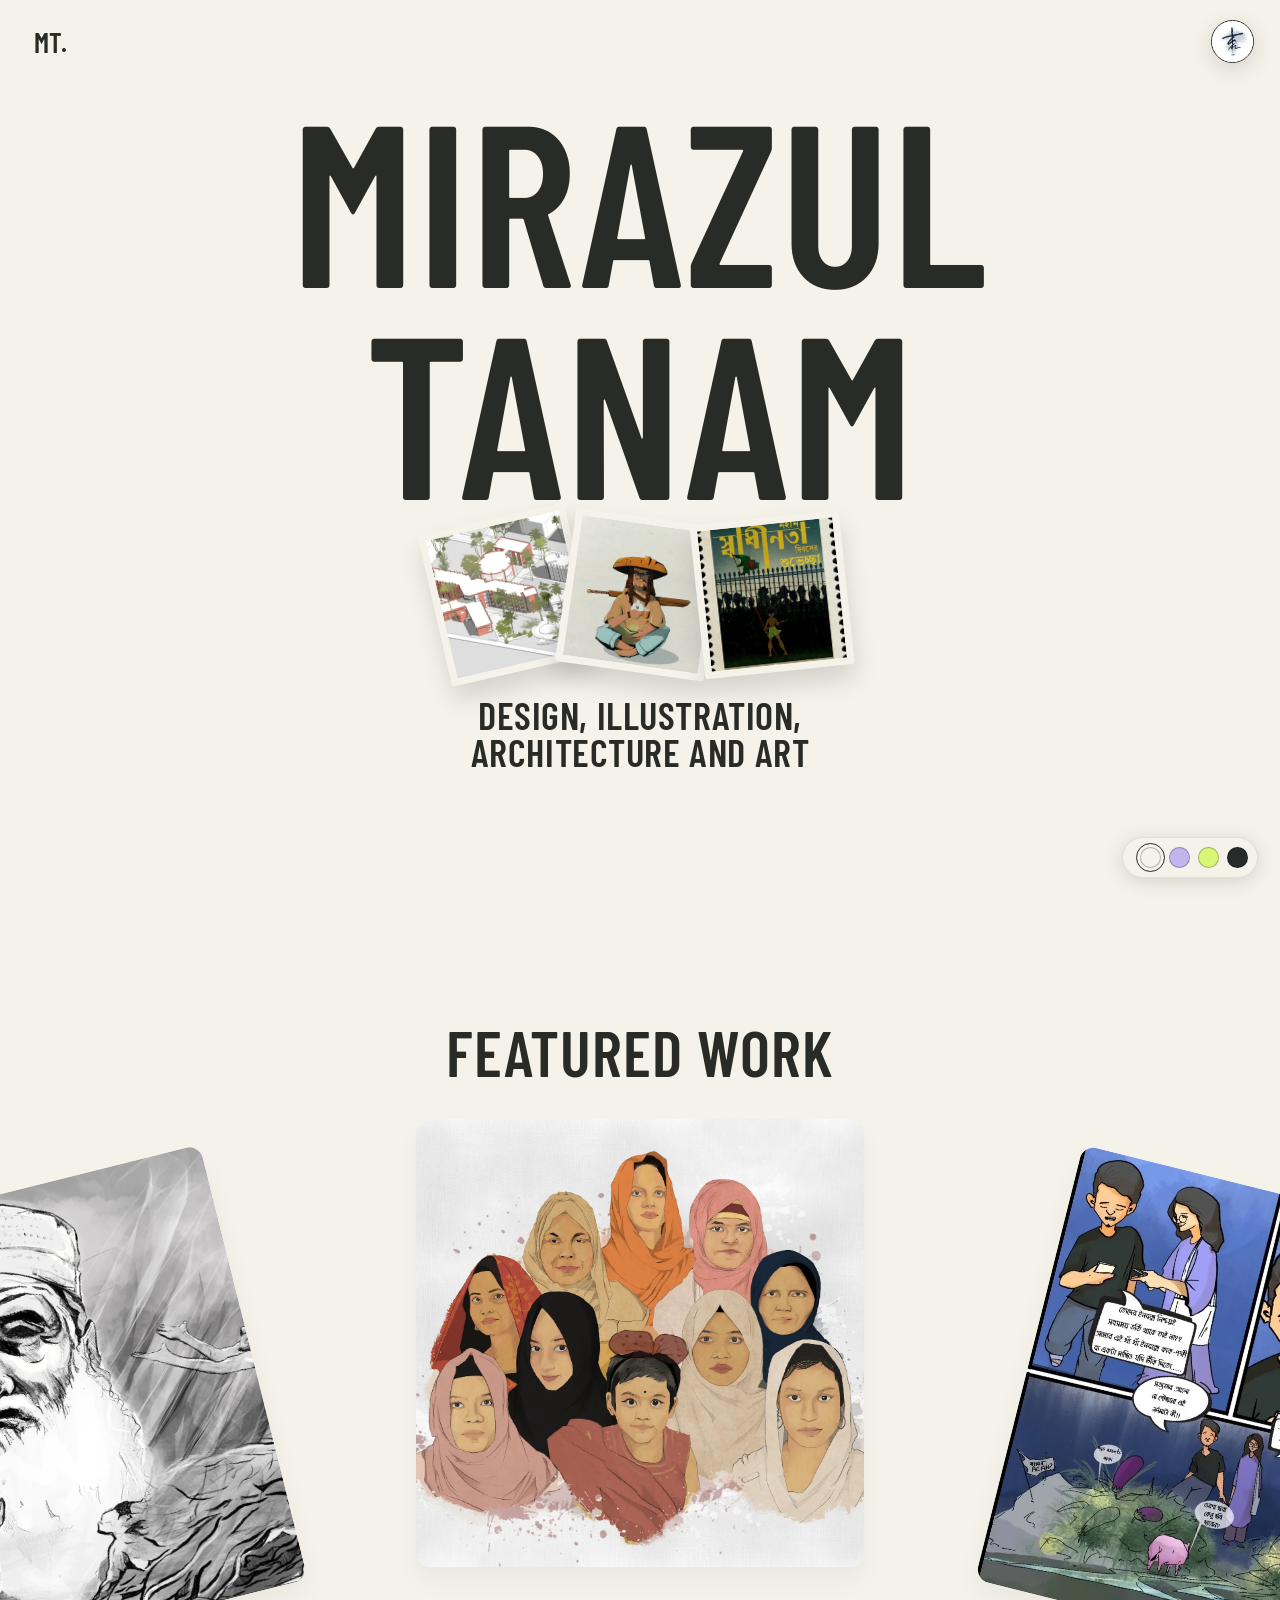
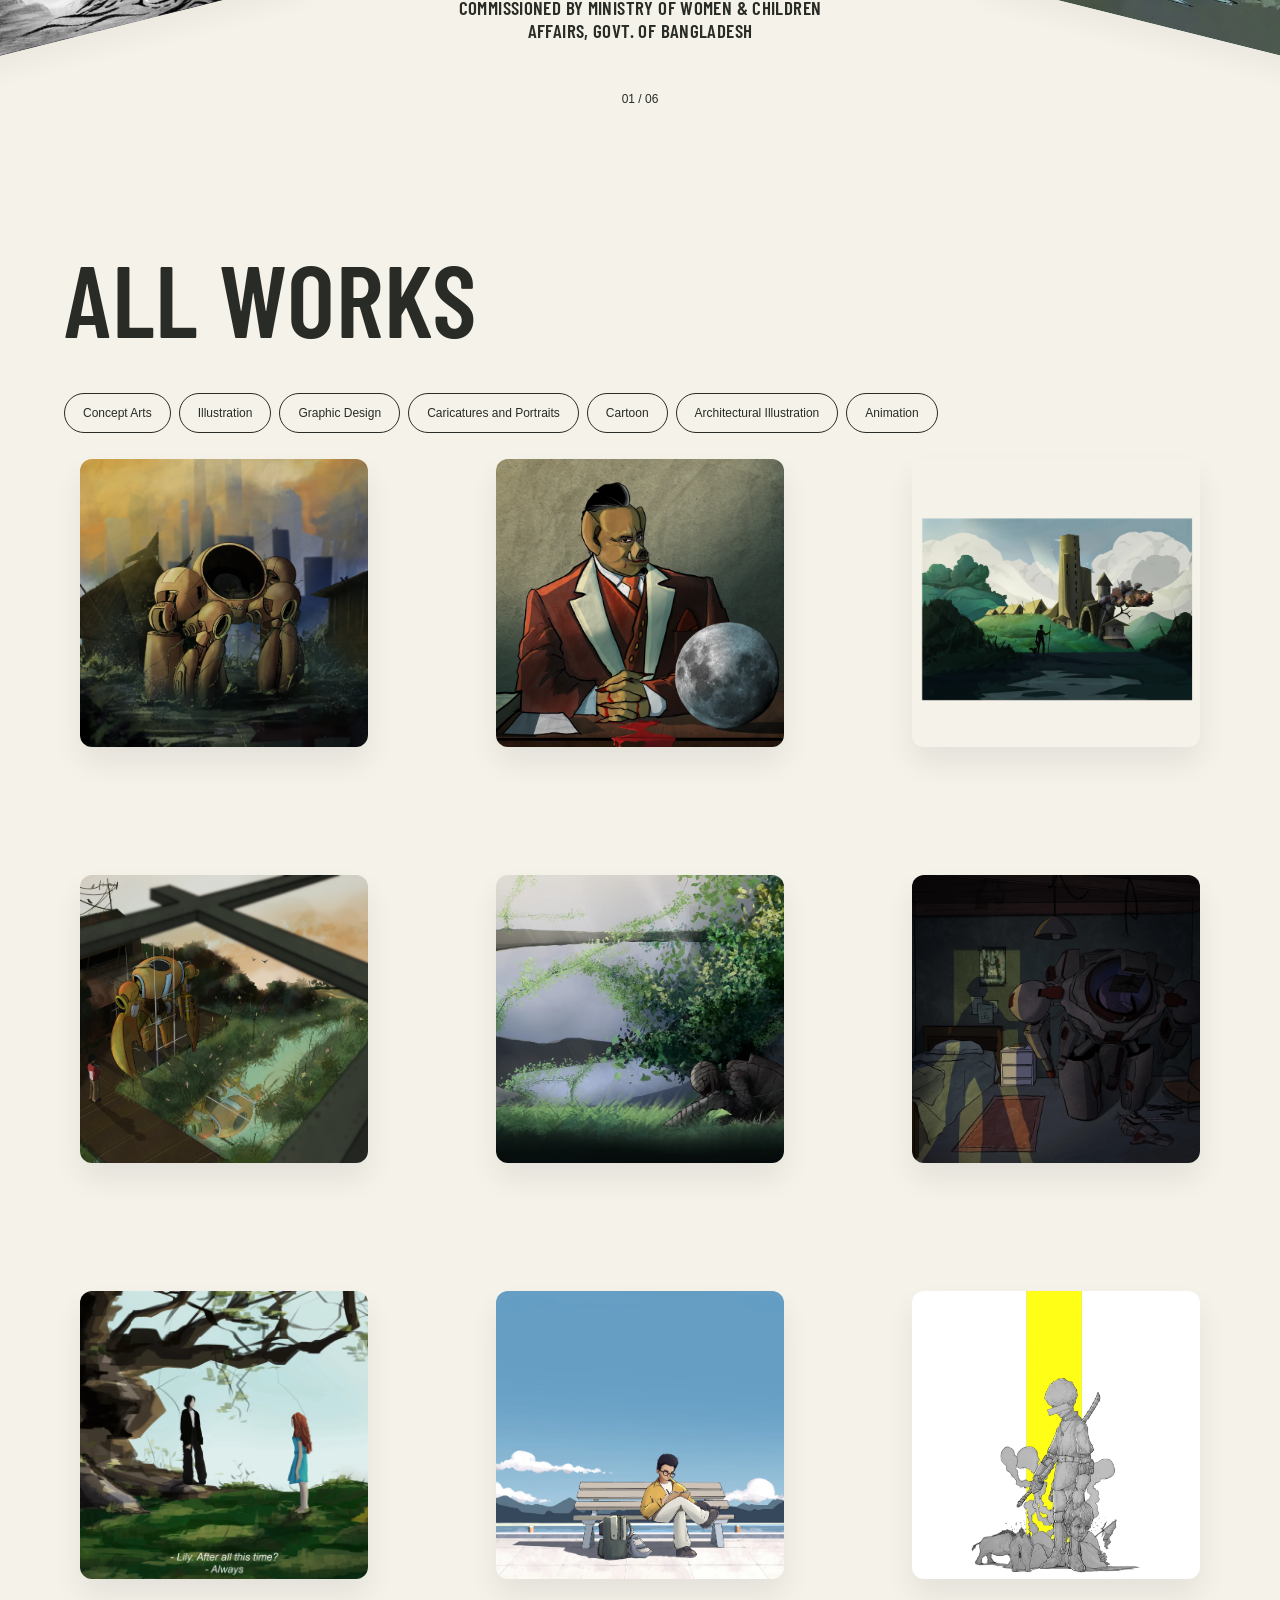
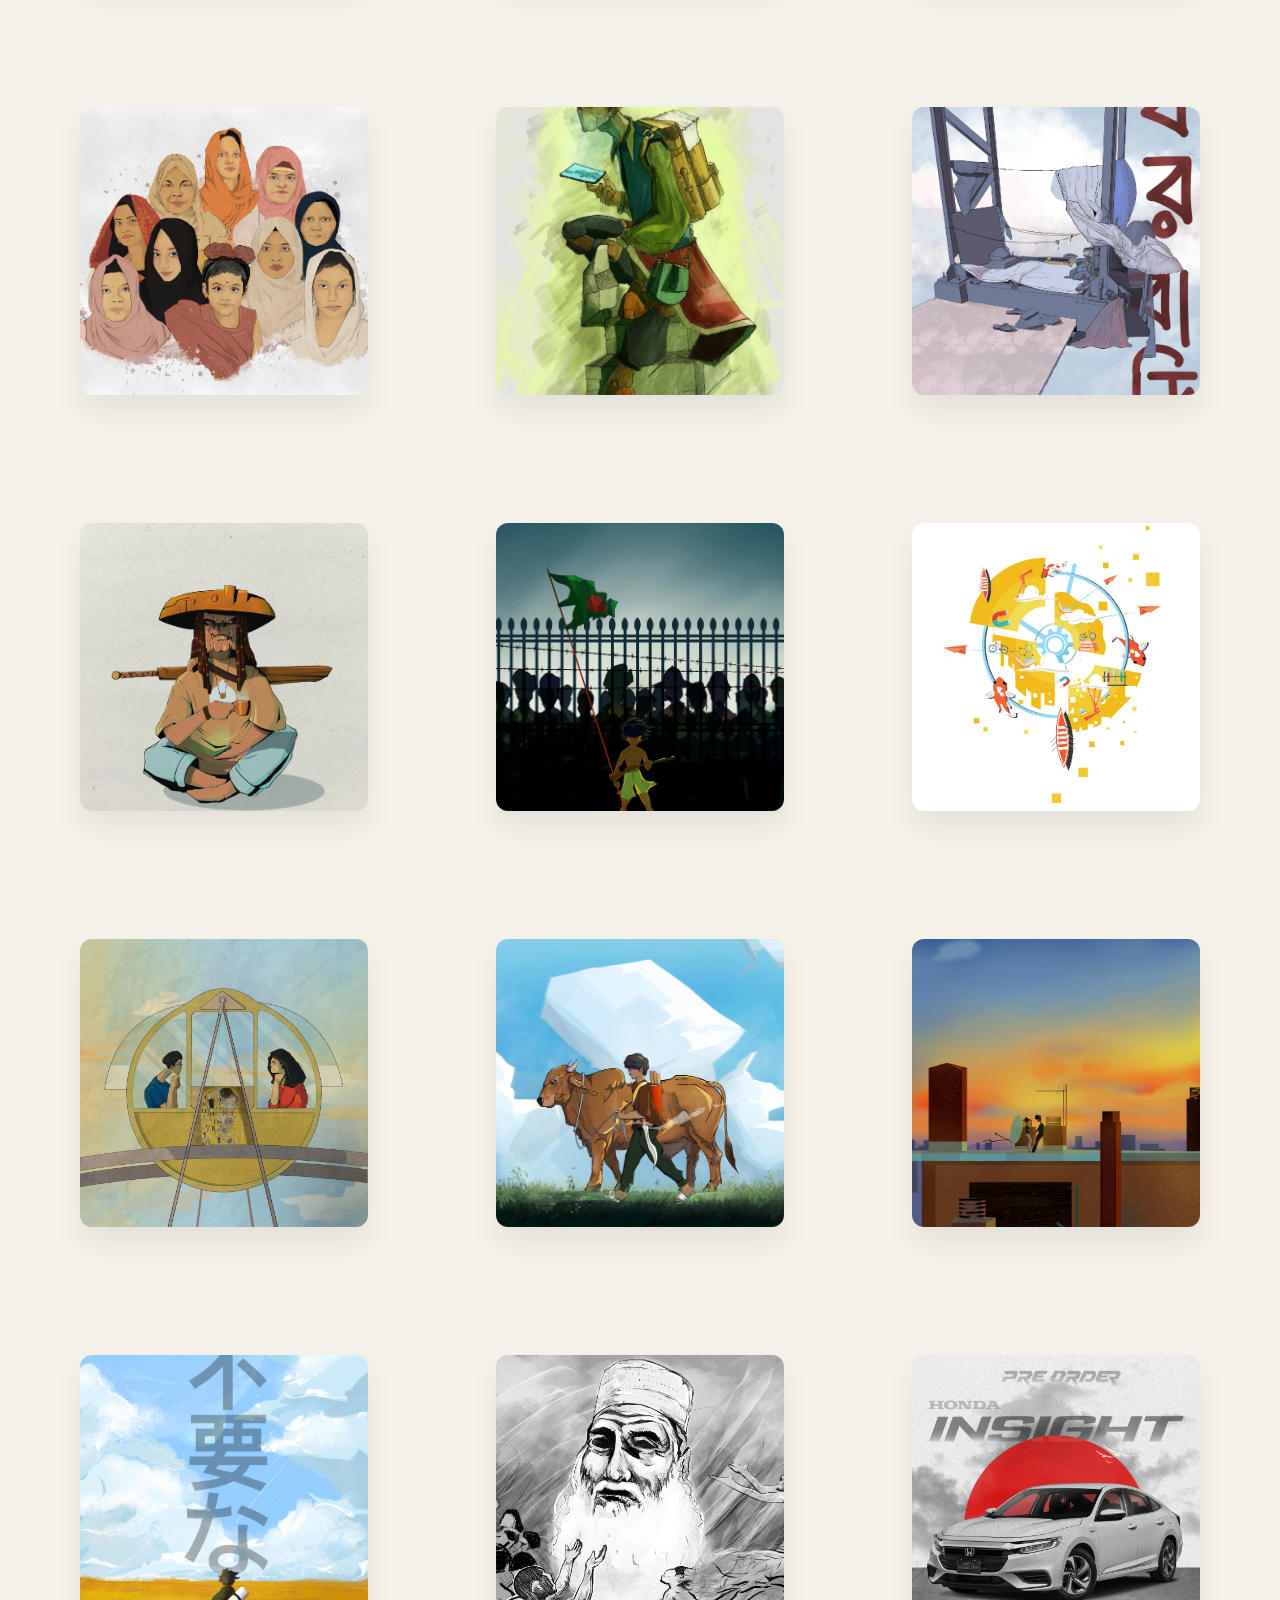
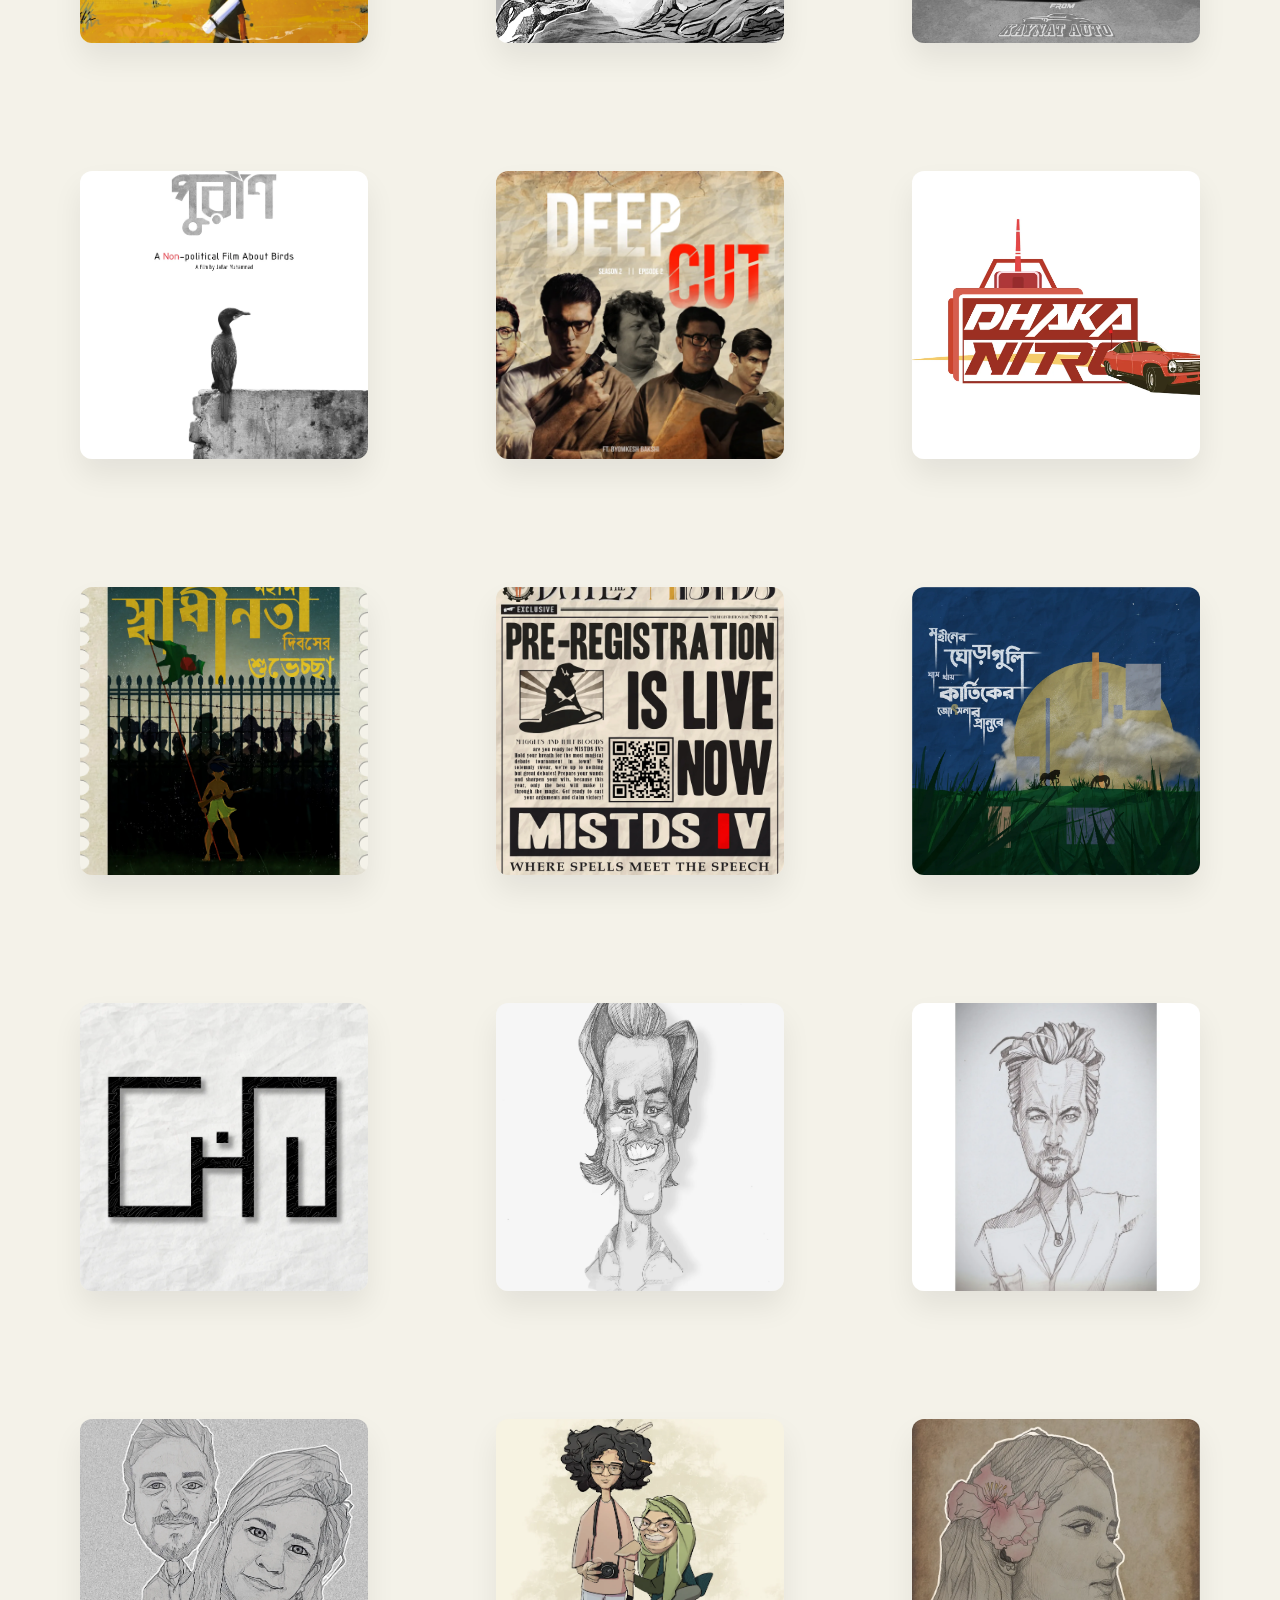
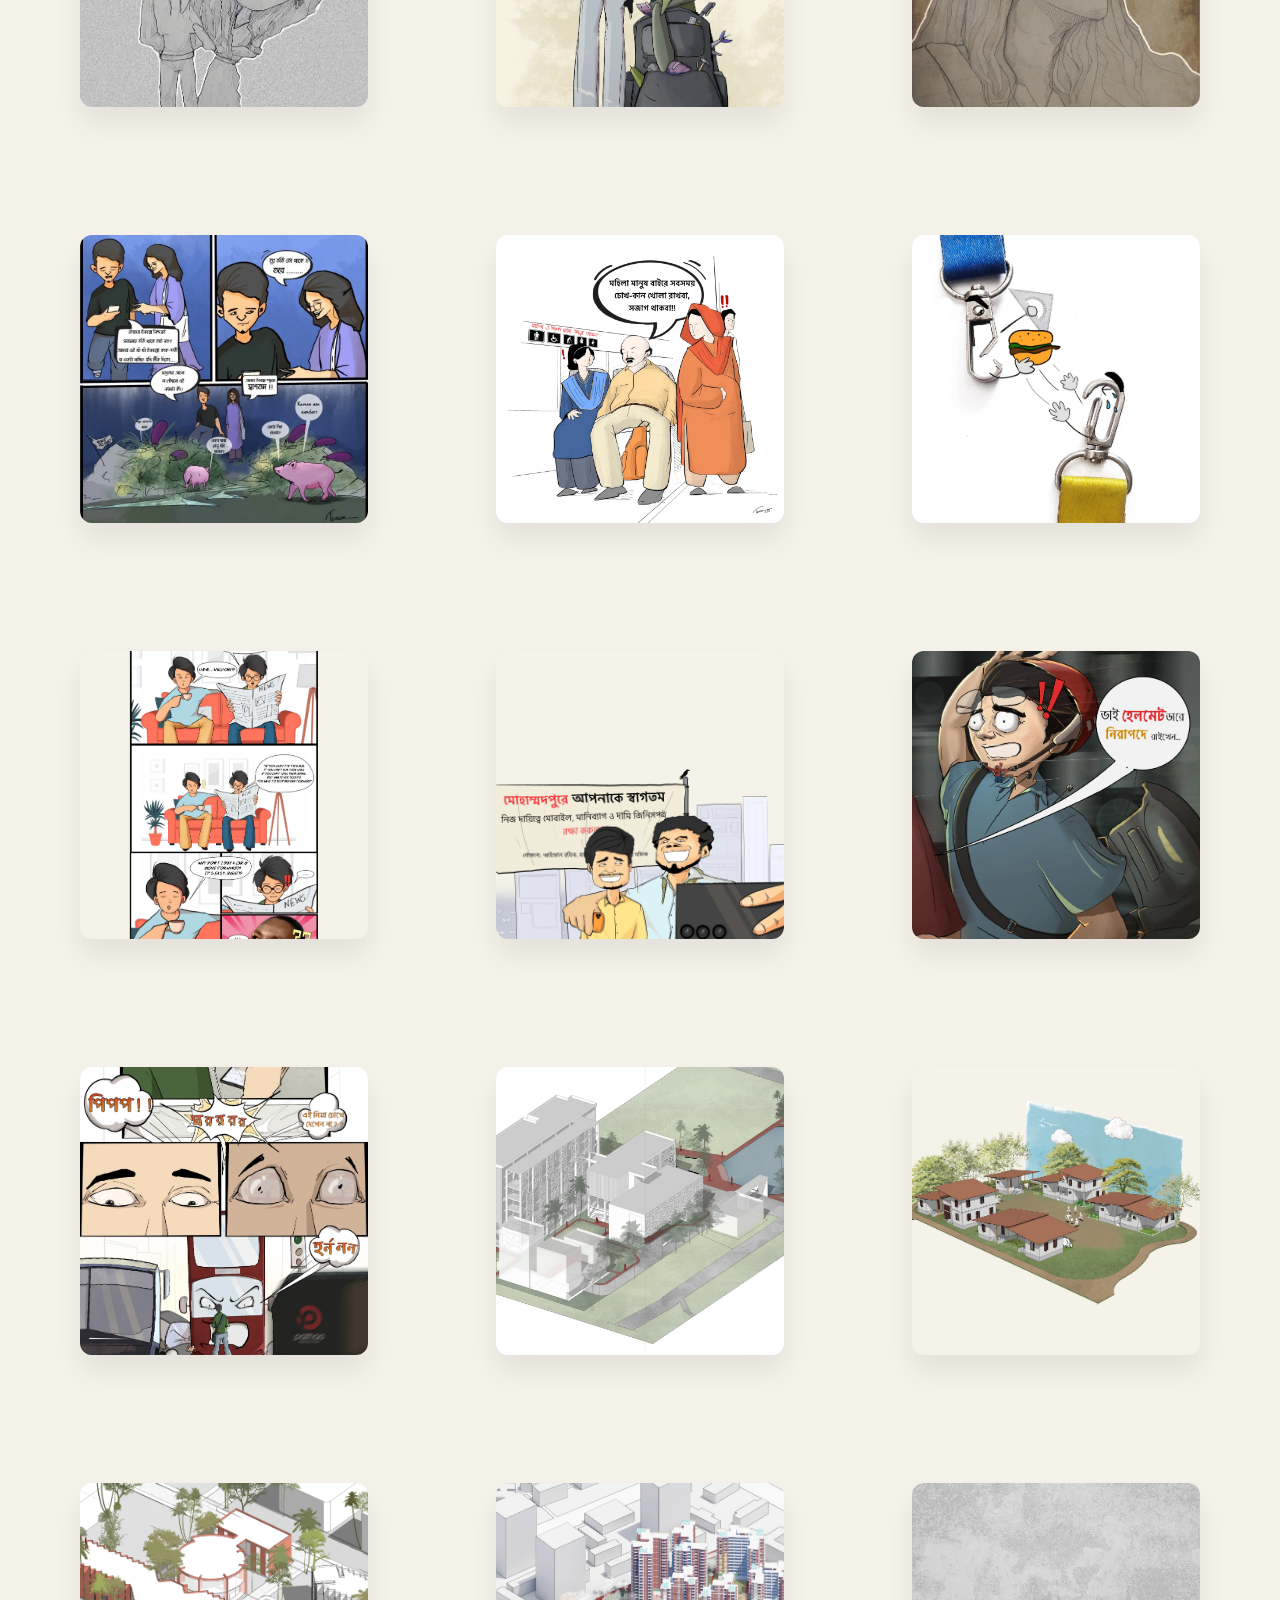
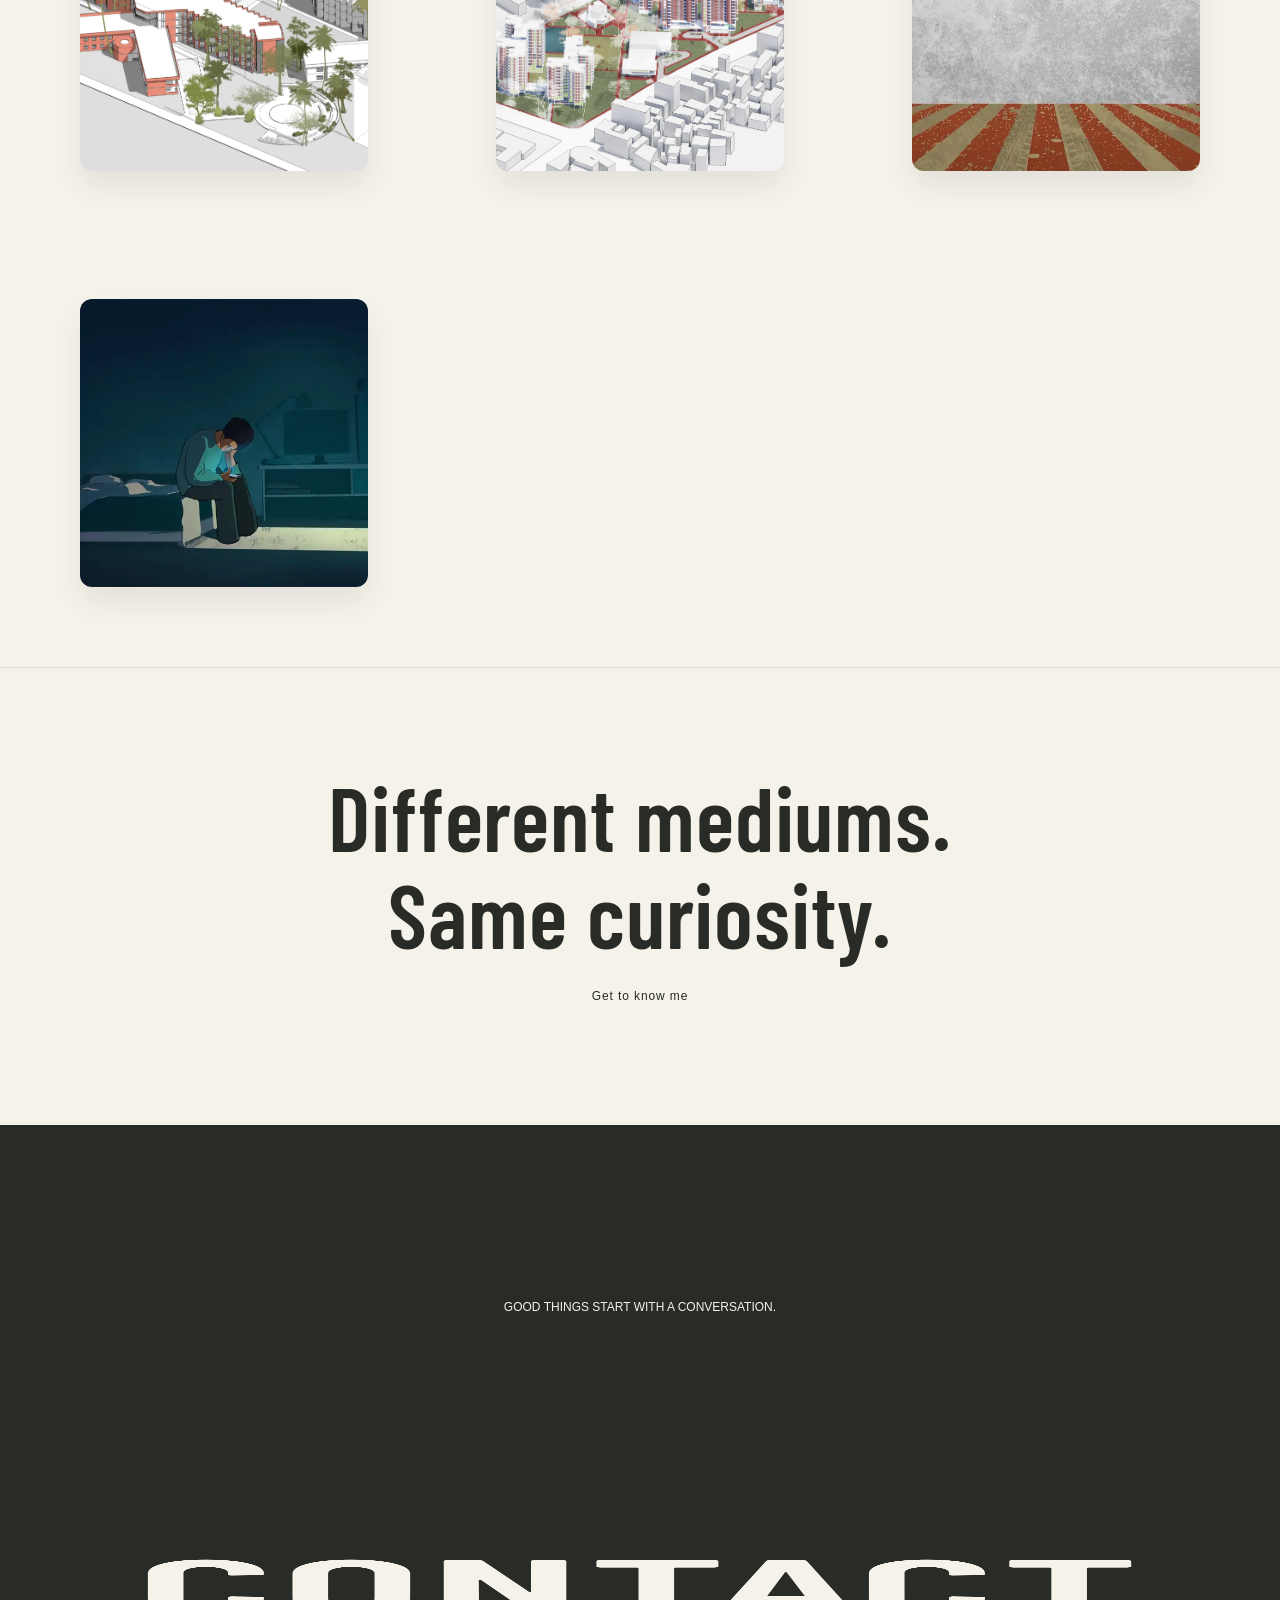
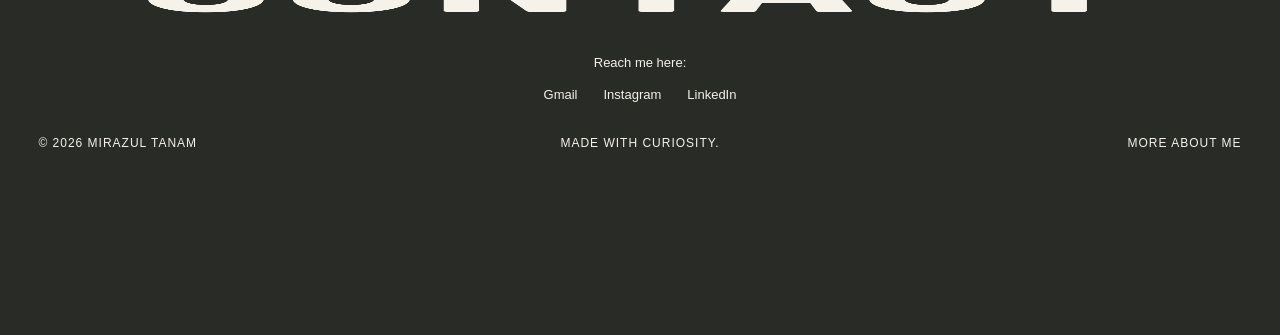
==== commit 5823ec42: "stickers and social links" ====
--- a/index.html
+++ b/index.html
@@ -9,9 +9,23 @@
       content="Mirazul Tanam — architecture student, visual designer, and creative producer based in Bangladesh."
     />
     <title>Mirazul Tanam — Selected Work</title>
+    <link
+      rel="preload"
+      href="assets/headline-semibold.woff2"
+      as="font"
+      type="font/woff2"
+      crossorigin
+    />
     <link rel="stylesheet" href="styles.css" />
   </head>
   <body>
+    <script>
+      // Set the theme before first paint; shared.js validates and syncs buttons.
+      try {
+        document.body.dataset.theme =
+          localStorage.getItem("portfolio-theme") || "default";
+      } catch {}
+    </script>
     <header>
       <a class="brand" href="#" aria-label="Home">MT.</a
       ><a
@@ -19,20 +33,12 @@
         class="round about-button"
         aria-label="About me"
         title="About me"
-        ><svg
-          viewBox="0 0 32 32"
-          width="25"
-          height="25"
-          fill="none"
-          stroke="currentColor"
-          stroke-width="1.6"
-          aria-hidden="true"
-        >
-          <circle cx="16" cy="16" r="13" />
-          <path
-            d="M8 26c1-7 15-7 16 0M11 12a5 5 0 0 1 10 0v3a5 5 0 0 1-10 0z"
-          />
-          <path d="M10 11q6-9 12 0" /></svg
+        ><img
+          src="assets/profile.webp"
+          alt=""
+          width="41"
+          height="41"
+          decoding="async"
       ></a>
     </header>
     <main>
@@ -45,20 +51,20 @@
             href="#work"
             aria-label="Explore architecture"
             ><img
-              src="assets/space.svg"
-              alt="Geometric architectural concept" /></a
+              src="assets/sticker-sm-barrack.webp"
+              alt="Architectural illustration of a barrack" /></a
           ><a
             class="sticker"
             style="--r: 8deg"
             href="#work"
             aria-label="Explore design"
-            ><img src="assets/type.svg" alt="Colorful typographic study" /></a
+            ><img src="assets/sticker-illustration.webp" alt="Illustrated samurai character" /></a
           ><a
             class="sticker"
             style="--r: -6deg"
             href="#work"
             aria-label="Explore film"
-            ><img src="assets/film.svg" alt="Illustrated river and boat"
+            ><img src="assets/sticker-independence-day.webp" alt="Independence day poster design"
           /></a>
         </div>
         <p class="intro">Design, Illustration, Architecture and Art</p>
@@ -106,8 +112,18 @@
       <div class="contact-title-wrap"><h2>CONTACT</h2></div>
       <p>Reach me here:</p>
       <nav class="contact-links" aria-label="Contact links">
-        <a href="#">Gmail</a><a href="#">Instagram</a
-        ><a href="#">Facebook</a>
+        <a href="mailto:mirazultanam@gmail.com">Gmail</a
+        ><a
+          href="https://www.instagram.com/_luzarim"
+          target="_blank"
+          rel="noopener"
+          >Instagram</a
+        ><a
+          href="https://www.linkedin.com/in/mirazul-tanam-391a46216"
+          target="_blank"
+          rel="noopener"
+          >LinkedIn</a
+        >
       </nav>
       <div class="bottom">
         <span>© <span id="year"></span> Mirazul Tanam</span>
@@ -158,6 +174,7 @@
       </div>
     </dialog>
     <script src="projects.js"></script>
+    <script src="shared.js"></script>
     <script src="app.js"></script>
     <script src="contact-motion.js"></script>
   </body>
--- a/styles.css
+++ b/styles.css
@@ -1,6 +1,6 @@
 @font-face {
   font-family: Headline;
-  src: url("assets/headline-semibold.ttf");
+  src: url("assets/headline-semibold.woff2") format("woff2");
   font-weight: 600;
   font-style: normal;
   font-display: swap;
@@ -87,7 +87,7 @@
   font-size: 1.3125rem;
 }
 .hero {
-  min-height: 890px;
+  min-height: 940px;
   height: 100svh;
   max-height: 1150px;
   position: relative;
@@ -99,16 +99,9 @@
   text-align: center;
   overflow: hidden;
 }
-.eyebrow {
-  text-transform: uppercase;
-  letter-spacing: 2px;
-  font-size: 0.625rem;
-  font-weight: 700;
-  margin-bottom: 2rem;
-}
 .hero h1 {
   font:
-    600 clamp(6.25rem, 19vw, 16.875rem)/0.92 Headline,
+    600 clamp(6.25rem, 18vw, 16.875rem)/0.92 Headline,
     sans-serif;
   letter-spacing: 0.005em;
   margin: 0;
@@ -122,7 +115,7 @@
   height: 140px;
   display: flex;
   justify-content: center;
-  margin: -1.25rem 0 1.75rem;
+  margin: 0.1875rem 0 1.75rem;
   z-index: 2;
 }
 .sticker {
@@ -132,7 +125,10 @@
   border: 7px solid var(--paper);
   box-shadow: 0 14px 25px #0002;
   transform: rotate(var(--r));
-  transition: transform 0.4s;
+  transition:
+    transform 0.4s,
+    background 0.35s,
+    border-color 0.35s;
   border-radius: 3px;
   background: var(--paper);
   margin: 0 -0.5625rem;
@@ -147,24 +143,9 @@
 .intro {
   font: 600 clamp(1.5rem, 3vw, 2.6875rem)/0.95 Headline;
   text-transform: uppercase;
+  letter-spacing: 0.015em;
   max-width: 510px;
   margin: 0.75rem 0 0.875rem;
-}
-.location {
-  font-size: 0.75rem;
-}
-.hero-bottom {
-  position: absolute;
-  bottom: 30px;
-  left: 34px;
-  right: 34px;
-  display: flex;
-  justify-content: space-between;
-  font-size: 0.625rem;
-  letter-spacing: 1px;
-}
-.hero-bottom a {
-  font-size: 0.75rem;
 }
 .work {
   padding: 6.875rem 5vw 5rem;
@@ -175,8 +156,7 @@
   justify-content: space-between;
   margin-bottom: 2.8125rem;
 }
-.section-head h2,
-.about h2 {
+.section-head h2 {
   font: 600 clamp(3.75rem, 8vw, 7.5rem)/1 Headline;
   letter-spacing: 0.01em;
   text-transform: uppercase;
@@ -202,6 +182,10 @@
   padding: 0.625rem 1.125rem;
   border-radius: 30px;
   font-size: 0.75rem;
+  transition:
+    background 0.35s,
+    color 0.35s,
+    transform 0.16s cubic-bezier(0.22, 1, 0.36, 1);
 }
 .filters button[aria-pressed="true"] {
   background: var(--ink);
@@ -235,39 +219,6 @@
   transition: transform 0.6s;
 }
 
-.caption {
-  display: flex;
-  justify-content: space-between;
-  gap: 0.75rem;
-  align-items: baseline;
-  margin-top: 0.9375rem;
-}
-.caption h3 {
-  font: 600 1.9375rem/1 Headline;
-  text-transform: uppercase;
-  margin: 0;
-}
-.caption span {
-  font-size: 0.75rem;
-}
-.note {
-  font-size: 0.6875rem;
-  line-height: 1.6;
-  margin-top: 2.1875rem;
-  opacity: 0.65;
-}
-.about {
-  padding: 6.25rem 8vw 8.125rem;
-  display: grid;
-  grid-template-columns: 1fr 1fr;
-  gap: 4.375rem;
-  border-top: 1px solid color-mix(in srgb, var(--ink), transparent 80%);
-}
-.about p {
-  font-size: 1.25rem;
-  line-height: 1.55;
-  margin: 0 0 1.75rem;
-}
 .disciplines {
   display: flex;
   flex-wrap: wrap;
@@ -282,8 +233,17 @@
 footer {
   background: var(--ink);
   color: var(--paper);
-  padding: 4.375rem 5vw 5rem;
+  padding: 4.375rem 3vw 5rem;
   text-align: center;
+  transition:
+    background 0.35s,
+    color 0.35s;
+  min-height: 90svh;
+  display: flex;
+  flex-direction: column;
+  justify-content: center;
+  position: relative;
+  overflow: hidden;
 }
 footer .small {
   font-size: 0.75rem;
@@ -340,6 +300,7 @@
   padding: 0.5625rem;
   border-radius: 35px;
   background: var(--paper);
+  transition: background 0.35s;
   box-shadow: 0 3px 20px #0002;
   border: 1px solid #8883;
 }
@@ -376,20 +337,6 @@
 .palette:focus-within span {
   max-width: 10em;
   opacity: 1;
-}
-dialog {
-  max-width: 900px;
-  width: 92vw;
-  border: 0;
-  padding: 0;
-  background: var(--paper);
-  color: var(--ink);
-  border-radius: 8px;
-  max-height: 90svh;
-}
-dialog::backdrop {
-  background: #101510bd;
-  backdrop-filter: blur(7px);
 }
 .modal-close {
   position: absolute;
@@ -402,23 +349,6 @@
   font-size: 1.5625rem;
   background: var(--paper);
 }
-dialog img {
-  width: 100%;
-  max-height: 48vh;
-  object-fit: cover;
-}
-dialog .detail {
-  padding: 1.875rem;
-}
-dialog h2 {
-  font: 600 3.125rem/1 Headline;
-  text-transform: uppercase;
-  margin: 0 0 0.9375rem;
-}
-dialog p {
-  line-height: 1.65;
-  max-width: 650px;
-}
 .tag {
   font-size: 0.75rem;
   text-transform: uppercase;
@@ -428,8 +358,7 @@
   overflow: hidden;
 }
 @media (min-width: 1500px) {
-  .work,
-  .about {
+  .work {
     max-width: 1600px;
     margin: auto;
   }
@@ -437,13 +366,6 @@
 @media (max-width: 650px) {
   header {
     padding: 1.25rem;
-  }
-  .hero {
-    min-height: 730px;
-    max-height: 900px;
-  }
-  .hero h1 {
-    font-size: 26vw;
   }
   .stickers {
     height: 110px;
@@ -458,18 +380,6 @@
     font-size: 1.9375rem;
     max-width: 310px;
   }
-  .hero-bottom {
-    left: 20px;
-    right: 20px;
-  }
-  .hero-bottom span {
-    max-width: 150px;
-    text-align: left;
-    line-height: 1.5;
-  }
-  .work {
-    padding: 4.375rem 1.25rem;
-  }
   .filters button {
     min-height: 44px;
   }
@@ -478,28 +388,10 @@
   }
   .section-head p {
     margin-top: 1.25rem;
-  }
-  .grid {
-    grid-template-columns: 1fr;
-    gap: 2rem;
-  }
-  .caption h3 {
-    font-size: 1.8125rem;
-  }
-  .about {
-    padding: 4.0625rem 1.5rem;
-    grid-template-columns: 1fr;
-    gap: 1.875rem;
-  }
-  .about p {
-    font-size: 1.125rem;
   }
   footer .bottom {
     gap: 1.25rem;
     text-align: left;
-  }
-  .eyebrow {
-    font-size: 0.5625rem;
   }
 }
 @media (hover: hover) and (pointer: fine) {
@@ -516,53 +408,13 @@
   header .about-button:hover {
     transform: rotate(-10deg) scale(1.08);
   }
-  .about-teaser > a:hover > span {
-    display: inline-block;
-    transform: translate(5px, -5px);
-  }
   #project-modal .modal-close:hover {
     transform: rotate(90deg);
   }
 }
-@media (prefers-reduced-motion: reduce) {
-  html {
-    scroll-behavior: auto;
-  }
-  *,
-  *::before,
-  *::after {
-    transition: none !important;
-  }
-  .sticker:hover,
-  .sticker:hover img,
-  .project:hover img,
-  header .about-button:hover,
-  .about-teaser > a:hover > span,
-  #project-modal .modal-close:hover {
-    transform: none;
-  }
-  .hero h1,
-  .intro {
-    animation: none;
-  }
-}
-
-.hero h1 {
-  font-size: clamp(6.25rem, 18vw, 16.875rem);
-}
-.caption h3,
-.intro,
-dialog h2 {
-  letter-spacing: 0.015em;
-}
-.stickers {
-  margin-top: 0.1875rem;
-}
-.hero {
-  min-height: 940px;
-}
+
 .sticker {
-  animation: arrive-wiggle 1.2s cubic-bezier(0.2, 0.8, 0.2, 1) both;
+  animation: arrive-wiggle 1.2s cubic-bezier(0.2, 0.8, 0.2, 1) backwards;
   animation-delay: 0.15s;
 }
 .sticker:nth-child(2) {
@@ -666,8 +518,8 @@
 }
 .slide .slide-label {
   display: inline-block;
-  background: var(--accent);
   color: var(--ink);
+  transition: color 0.35s;
   font: 600 1.1875rem/1.2 Headline;
   letter-spacing: 0.02em;
   text-transform: uppercase;
@@ -677,19 +529,21 @@
 }
 .slide.active {
   opacity: 1;
-  transform: translateX(-50%);
+  transform: translateX(-50%) scale(var(--press, 1));
   z-index: 2;
   pointer-events: auto;
 }
 .slide.previous {
   opacity: 1;
-  transform: translateX(-183%) translateY(72px) rotate(-14deg);
+  transform: translateX(-183%) translateY(72px) rotate(-14deg)
+    scale(var(--press, 1));
   z-index: 1;
   pointer-events: auto;
 }
 .slide.next {
   opacity: 1;
-  transform: translateX(83%) translateY(72px) rotate(14deg);
+  transform: translateX(83%) translateY(72px) rotate(14deg)
+    scale(var(--press, 1));
   z-index: 1;
   pointer-events: auto;
 }
@@ -707,9 +561,13 @@
 @media (max-width: 650px) {
   .hero {
     min-height: 800px;
+    max-height: 900px;
   }
   .hero h1 {
     font-size: 25vw;
+  }
+  .work {
+    padding: 4.0625rem 1.25rem 4.375rem;
   }
   .featured {
     padding-top: 2.8125rem;
@@ -722,21 +580,18 @@
     max-width: 300px;
   }
   .slide.previous {
-    transform: translateX(-158%) translateY(44px) rotate(-12deg);
+    transform: translateX(-158%) translateY(44px) rotate(-12deg)
+      scale(var(--press, 1));
   }
   .slide.next {
-    transform: translateX(58%) translateY(44px) rotate(12deg);
+    transform: translateX(58%) translateY(44px) rotate(12deg)
+      scale(var(--press, 1));
   }
   #carousel-status {
     margin-top: 0;
   }
   .stickers {
     margin-top: 0.625rem;
-  }
-}
-@media (prefers-reduced-motion: reduce) {
-  .sticker {
-    animation: none !important;
   }
 }
 
@@ -753,7 +608,16 @@
   background: var(--paper);
   box-shadow: 0 6px 22px #0002;
   z-index: 8;
-  transition: transform 0.3s;
+  transition:
+    transform 0.3s,
+    background 0.35s;
+}
+header .about-button img {
+  width: 100%;
+  height: 100%;
+  border-radius: 50%;
+  object-fit: cover;
+  display: block;
 }
 
 .about-teaser {
@@ -761,9 +625,6 @@
   text-align: center;
   border-top: 1px solid #8883;
 }
-.about-teaser .eyebrow {
-  display: block;
-}
 .about-teaser > a {
   display: block;
   font: 600 clamp(2.625rem, 7vw, 6.25rem)/1.08 Headline;
@@ -775,15 +636,6 @@
   margin-top: 1.5625rem;
 }
 
-footer {
-  min-height: 90svh;
-  display: flex;
-  flex-direction: column;
-  justify-content: center;
-  position: relative;
-  padding: 4.375rem 3vw 5rem;
-  overflow: hidden;
-}
 footer .contact-title-wrap {
   transform-origin: center bottom;
   will-change: transform;
@@ -855,26 +707,6 @@
 .back-work:hover {
   background: var(--accent);
 }
-.about-art {
-  display: flex;
-  justify-content: center;
-  gap: 1.125rem;
-  margin: 3.4375rem 0 4.0625rem;
-}
-.about-art img {
-  width: 28%;
-  max-width: 180px;
-  aspect-ratio: 1;
-  object-fit: cover;
-  border-radius: 5px;
-  transform: rotate(-8deg);
-}
-.about-art img:nth-child(2) {
-  transform: rotate(7deg);
-}
-.about-art img:nth-child(3) {
-  transform: rotate(-4deg);
-}
 @media (max-width: 650px) {
   header .brand {
     left: 20px;
@@ -898,19 +730,8 @@
   .about-page h1 {
     margin-bottom: 2.8125rem;
   }
-  .about-statement {
-    margin-bottom: 2.5rem;
-  }
   .about-teaser {
     padding: 4.375rem 1.25rem 5.3125rem;
-  }
-}
-@media (prefers-reduced-motion: reduce) {
-  footer .contact-title-wrap {
-    transform: none !important;
-  }
-  footer.contact-pop h2 {
-    animation: none !important;
   }
 }
 
@@ -984,15 +805,8 @@
     Arial,
     sans-serif;
   letter-spacing: 0.01em;
+  text-transform: uppercase;
   margin: 0 0 1.125rem;
-}
-#project-modal .project-heading p {
-  font:
-    0.9375rem/1.5 Arial,
-    sans-serif;
-  opacity: 0.7;
-  margin: 0 auto;
-  max-width: 410px;
 }
 .modal-gallery {
   display: grid;
@@ -1050,17 +864,6 @@
   border-radius: 12px;
   box-shadow: 0 16px 30px #00000012;
 }
-#projects .caption {
-  display: block;
-  text-align: center;
-}
-#projects .caption h3 {
-  font-size: 1.6875rem;
-  margin-bottom: 0.4375rem;
-}
-#projects .caption span {
-  opacity: 0.7;
-}
 @media (max-width: 850px) {
   #projects {
     grid-template-columns: repeat(2, minmax(0, 1fr));
@@ -1092,20 +895,6 @@
   }
   #projects {
     gap: 1.875rem 0.9375rem;
-  }
-  #projects .caption h3 {
-    font-size: 1.375rem;
-  }
-  #projects .caption span {
-    font-size: 0.75rem;
-  }
-  #project-modal .project-heading p {
-    font-size: 0.875rem;
-  }
-}
-@media (prefers-reduced-motion: reduce) {
-  #project-modal[open] {
-    animation: none;
   }
 }
 .modal-gallery .gallery-item:only-child {
@@ -1122,12 +911,6 @@
 .reading-word {
   color: color-mix(in srgb, var(--ink) var(--read-ink, 35%), var(--paper));
   transition: color 0.08s linear;
-}
-@media (prefers-reduced-motion: reduce) {
-  .reading-word {
-    color: var(--ink);
-    transition: none;
-  }
 }
 .experience {
   margin: 5.9375rem auto 5.3125rem;
@@ -1160,3 +943,99 @@
 .experience-org {
   display: block;
 }
+.ext{display:inline-block;width:.62em;height:.62em;background-color:currentColor;-webkit-mask:url("data:image/svg+xml,%3Csvg xmlns='http://www.w3.org/2000/svg' viewBox='0 0 24 24' fill='none' stroke='%23000' stroke-width='2.5' stroke-linecap='round' stroke-linejoin='round'%3E%3Cpath d='M6 18 18 6M8 6h10v10'/%3E%3C/svg%3E") center/contain no-repeat;mask:url("data:image/svg+xml,%3Csvg xmlns='http://www.w3.org/2000/svg' viewBox='0 0 24 24' fill='none' stroke='%23000' stroke-width='2.5' stroke-linecap='round' stroke-linejoin='round'%3E%3Cpath d='M6 18 18 6M8 6h10v10'/%3E%3C/svg%3E") center/contain no-repeat}
+
+/* Press feedback */
+.palette button {
+  transition:
+    transform 0.16s cubic-bezier(0.22, 1, 0.36, 1),
+    outline-color 0.35s;
+}
+.project,
+.contact-links a,
+.back-work,
+.modal-back,
+.about-teaser > a {
+  transition: transform 0.16s cubic-bezier(0.22, 1, 0.36, 1);
+}
+.contact-links a:active:not(:focus-visible),
+.back-work:active:not(:focus-visible),
+.modal-back:active:not(:focus-visible),
+.about-teaser > a:active:not(:focus-visible) {
+  transform: scale(0.96);
+}
+.palette button:active:not(:focus-visible) {
+  transform: scale(0.9);
+}
+.project:active:not(:focus-visible) {
+  transform: scale(0.98);
+}
+.filters button:active:not(:focus-visible) {
+  transform: scale(0.96);
+}
+.slide:active:not(:focus-visible) {
+  --press: 0.96;
+  transition-duration:
+    0.16s,
+    0.5s;
+}
+.sticker:active:not(:focus-visible) {
+  transform: rotate(var(--r)) scale(0.96);
+  transition-duration:
+    0.16s,
+    0.35s,
+    0.35s;
+}
+header .about-button:active:not(:focus-visible) {
+  transform: scale(0.96);
+  transition-duration:
+    0.16s,
+    0.35s;
+}
+#project-modal .modal-close:active:not(:focus-visible) {
+  transform: scale(0.96);
+  transition-duration: 0.16s;
+}
+@media (hover: hover) and (pointer: fine) {
+  .sticker:active:not(:focus-visible) {
+    transform: translateY(-25px) rotate(0) scale(0.96);
+  }
+  header .about-button:active:not(:focus-visible) {
+    transform: rotate(-10deg) scale(0.96);
+  }
+  #project-modal .modal-close:active:not(:focus-visible) {
+    transform: rotate(90deg) scale(0.96);
+  }
+}
+
+/* Single reduced-motion block, placed last so it wins over base animations. */
+@media (prefers-reduced-motion: reduce) {
+  html {
+    scroll-behavior: auto;
+  }
+  *,
+  *::before,
+  *::after {
+    transition: none !important;
+  }
+  .sticker:hover,
+  .sticker:hover img,
+  .project:hover img,
+  header .about-button:hover,
+  #project-modal .modal-close:hover {
+    transform: none;
+  }
+  .hero h1,
+  .intro,
+  .sticker,
+  footer.contact-pop h2,
+  #project-modal[open] {
+    animation: none !important;
+  }
+  footer .contact-title-wrap {
+    transform: none !important;
+  }
+  .reading-word {
+    color: var(--ink);
+  }
+}
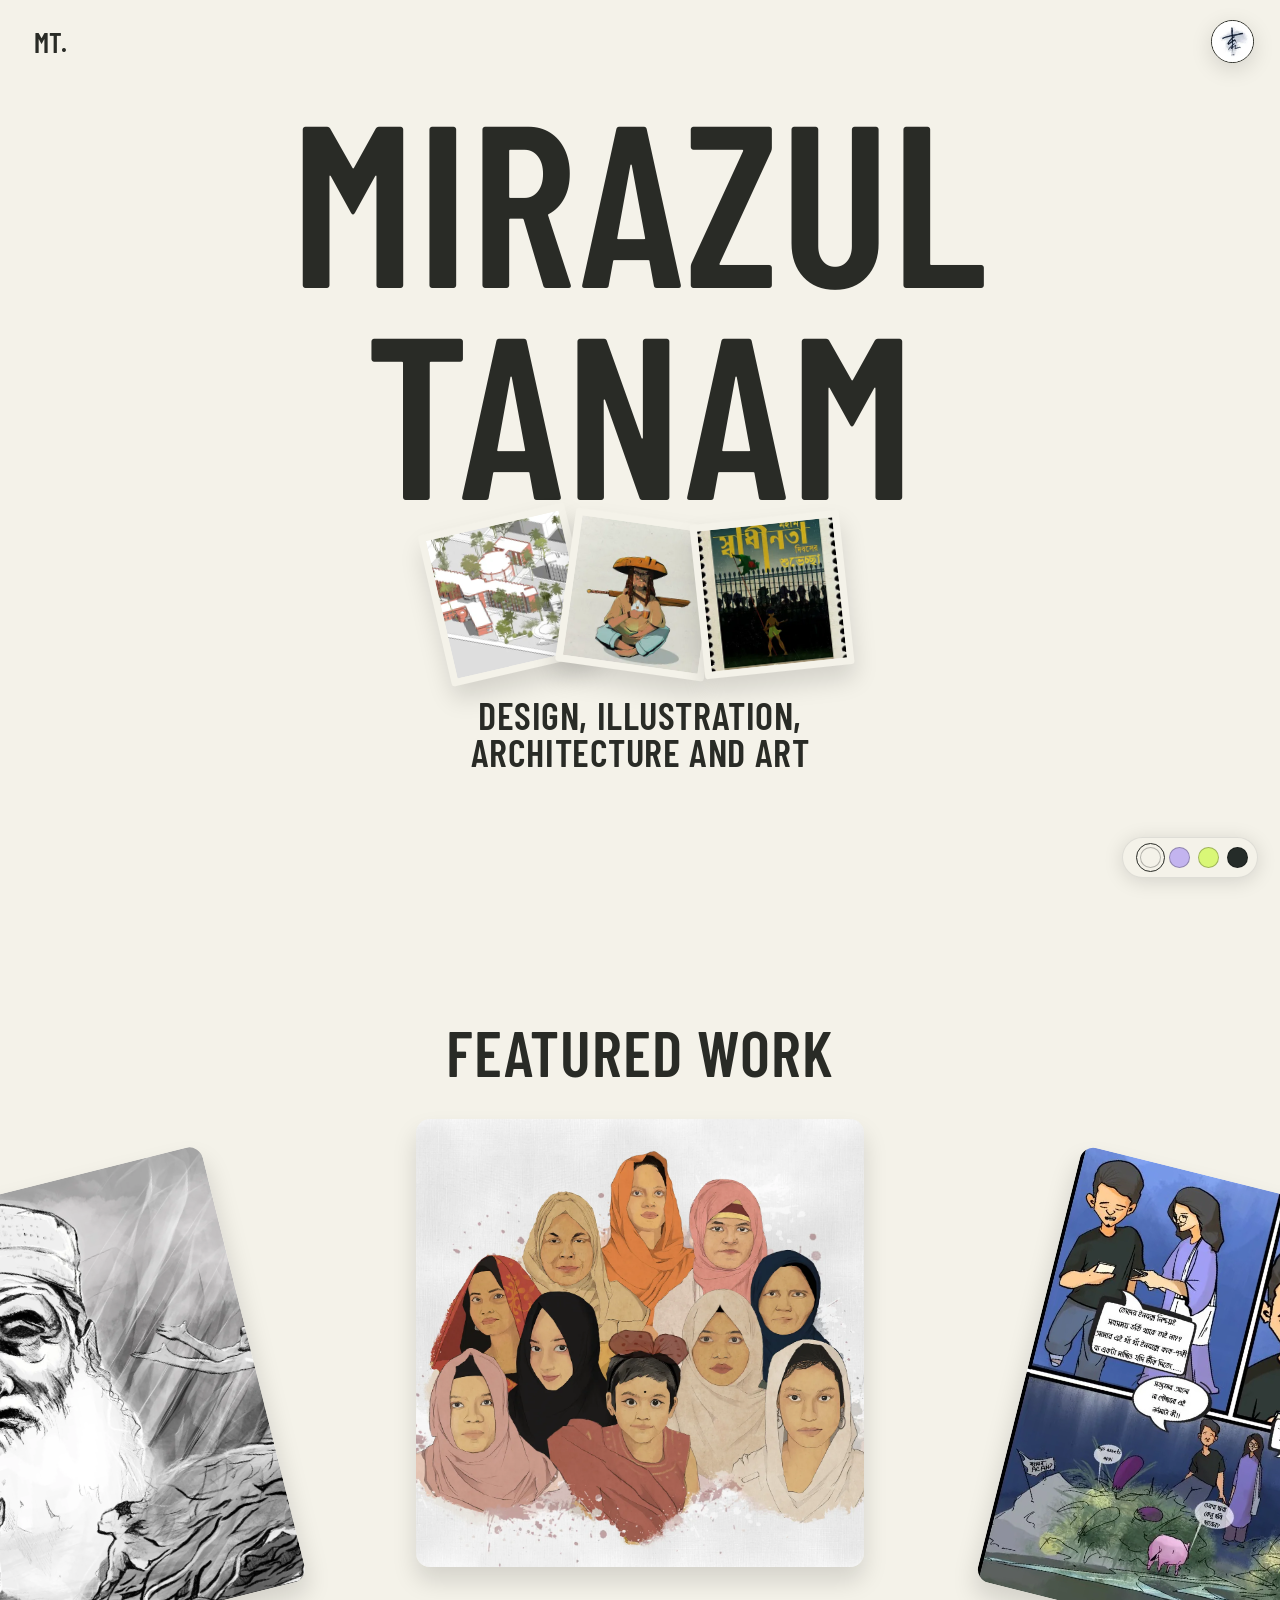
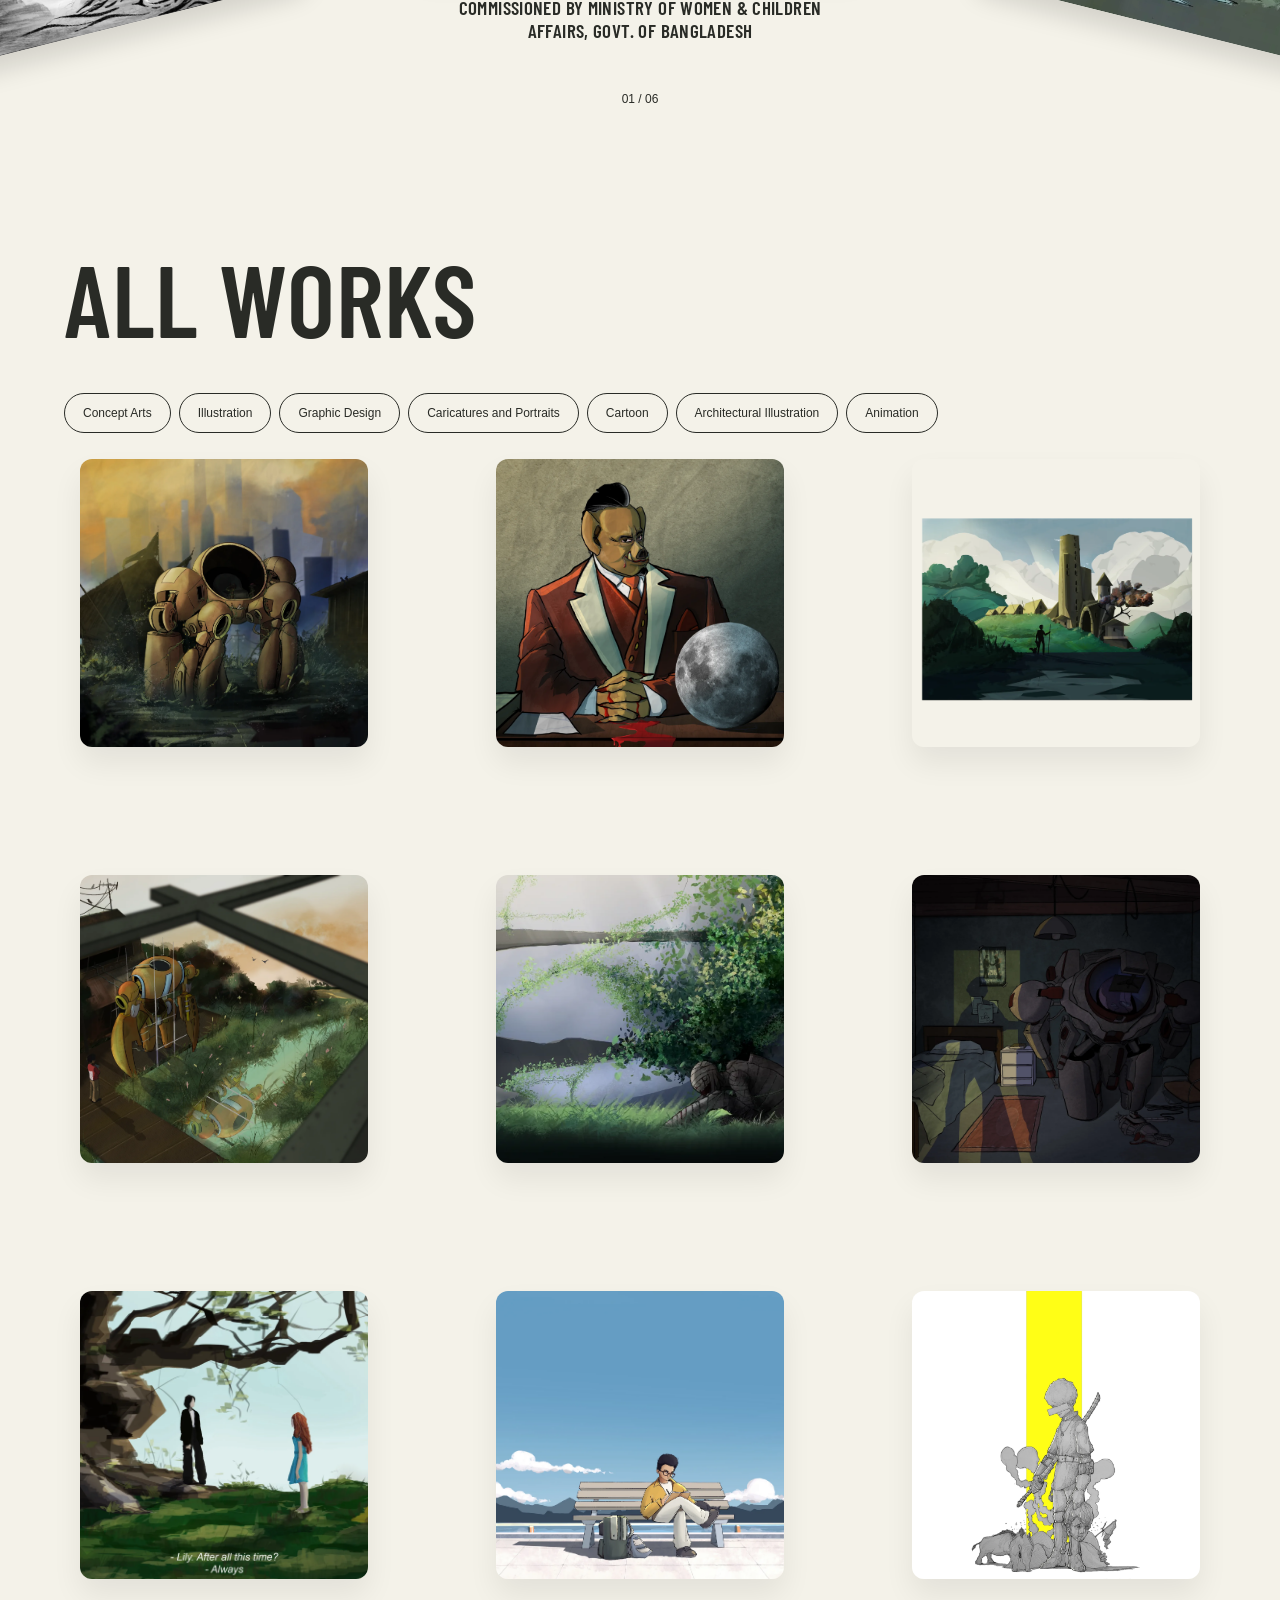
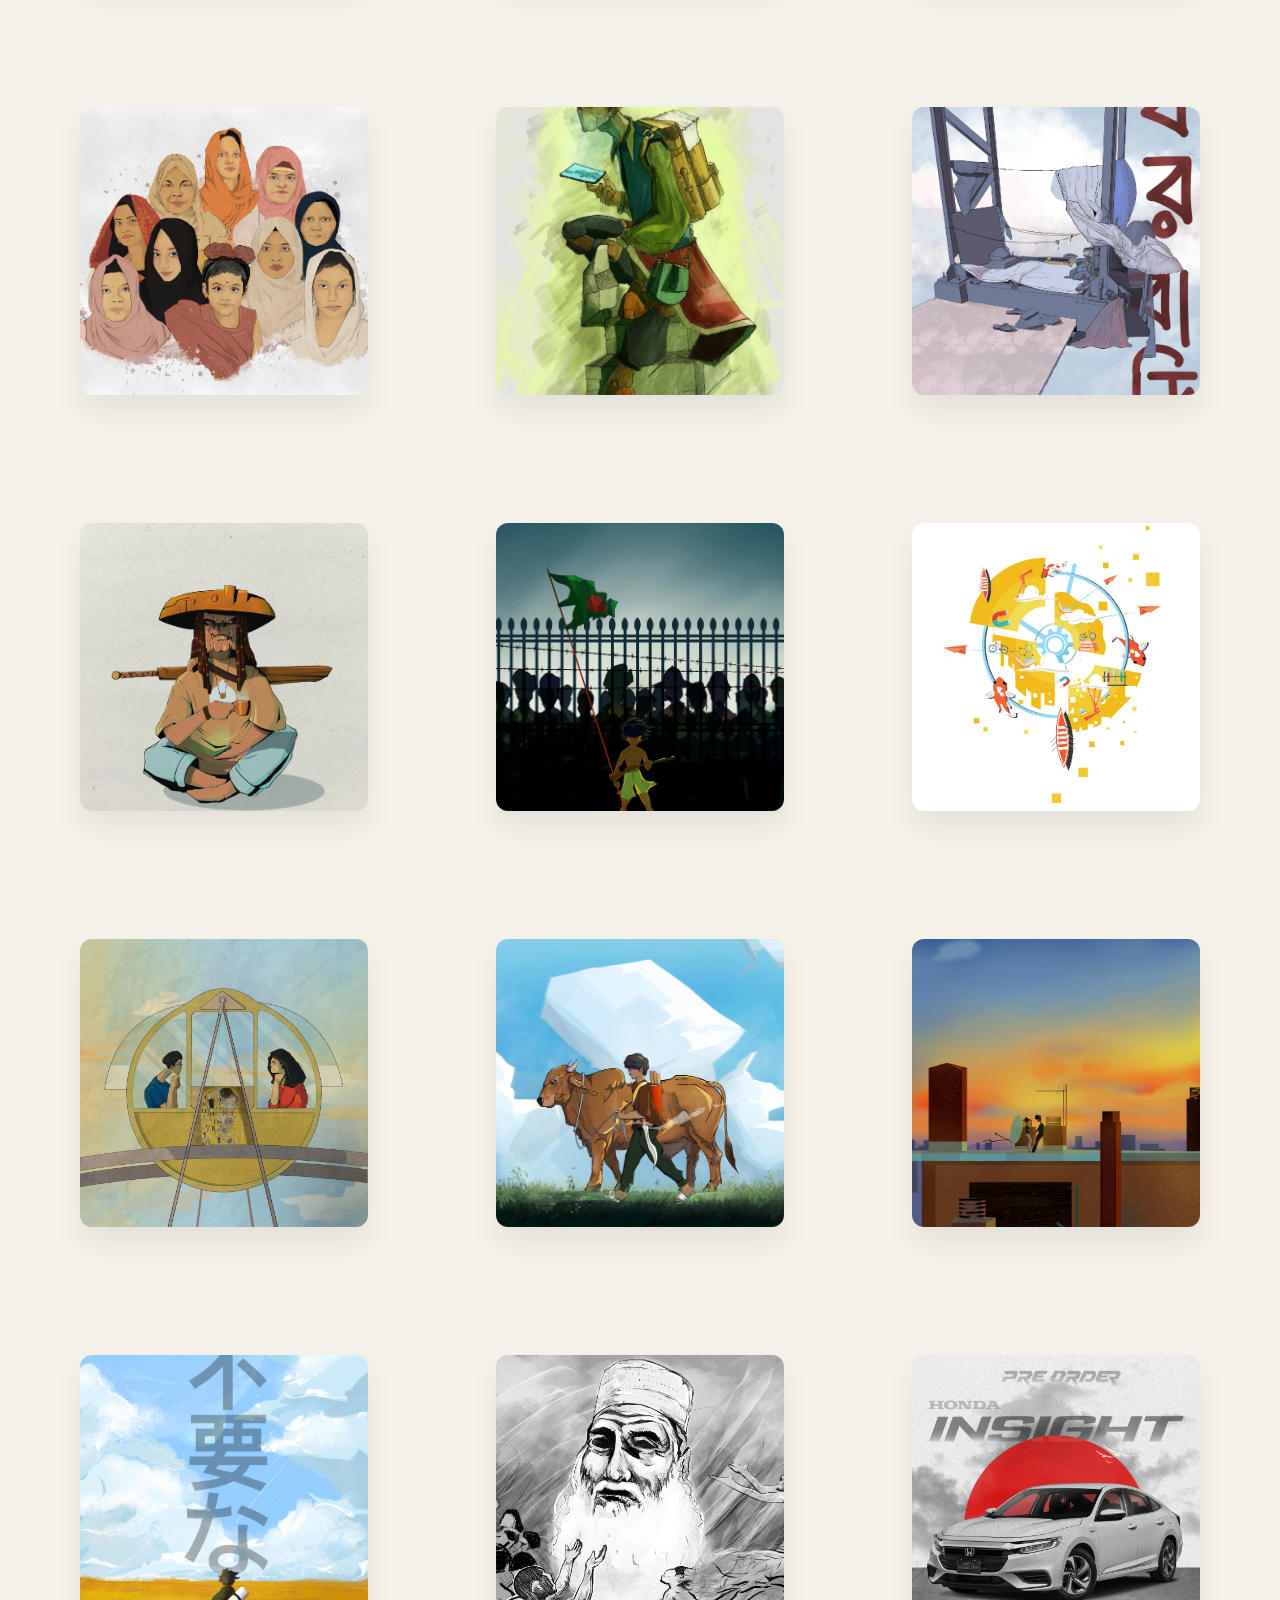
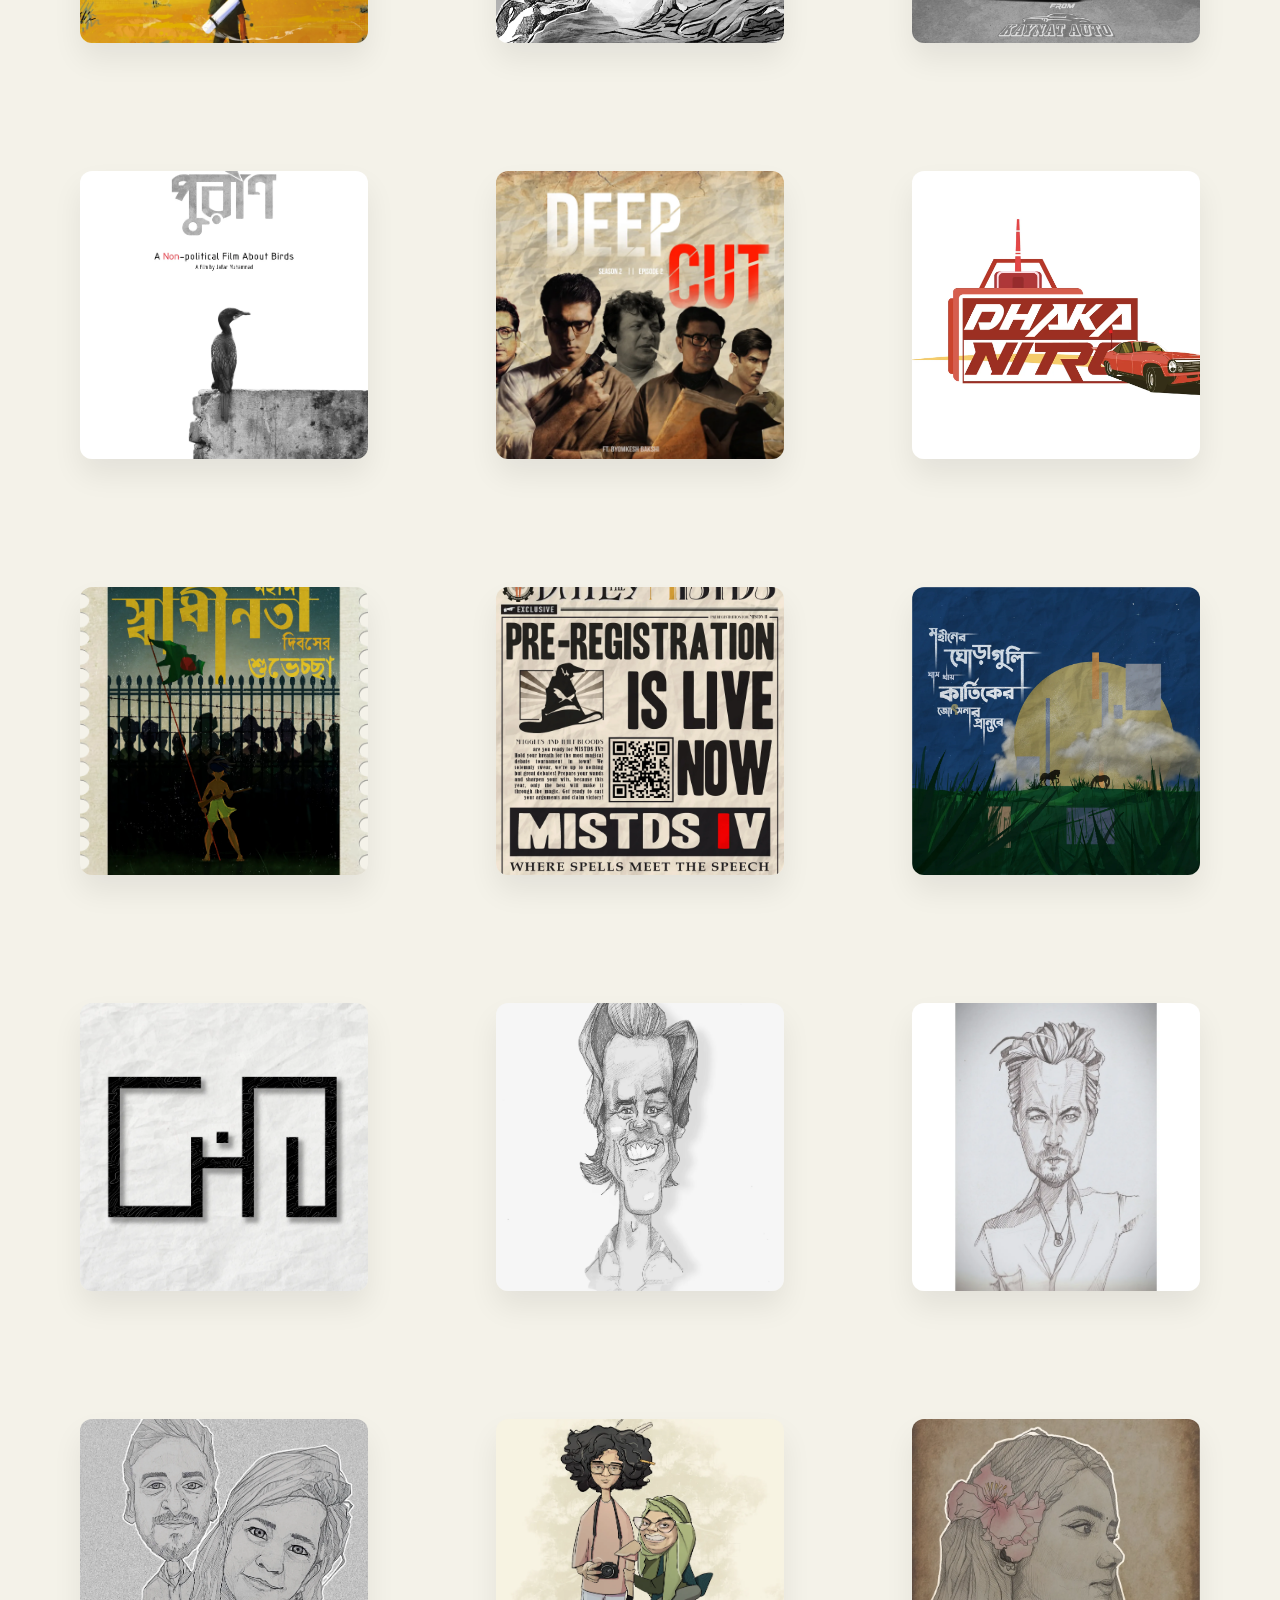
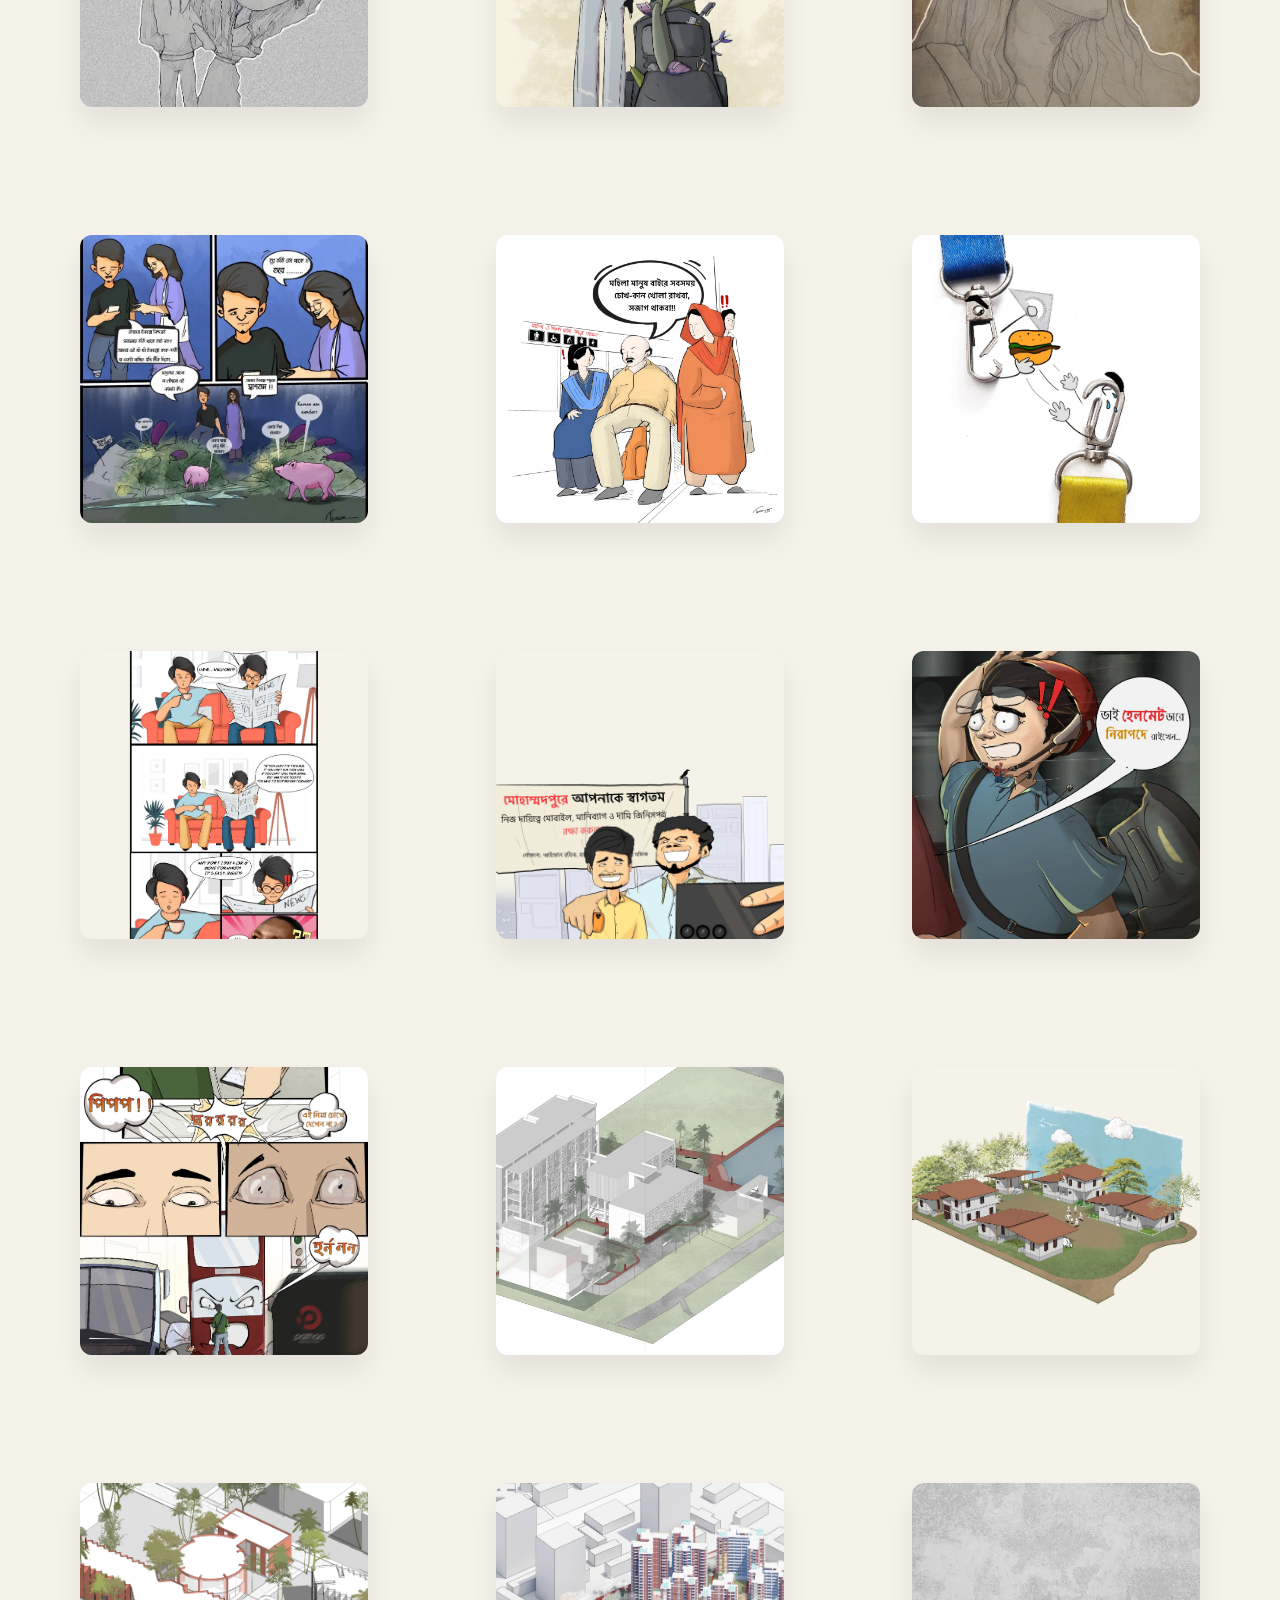
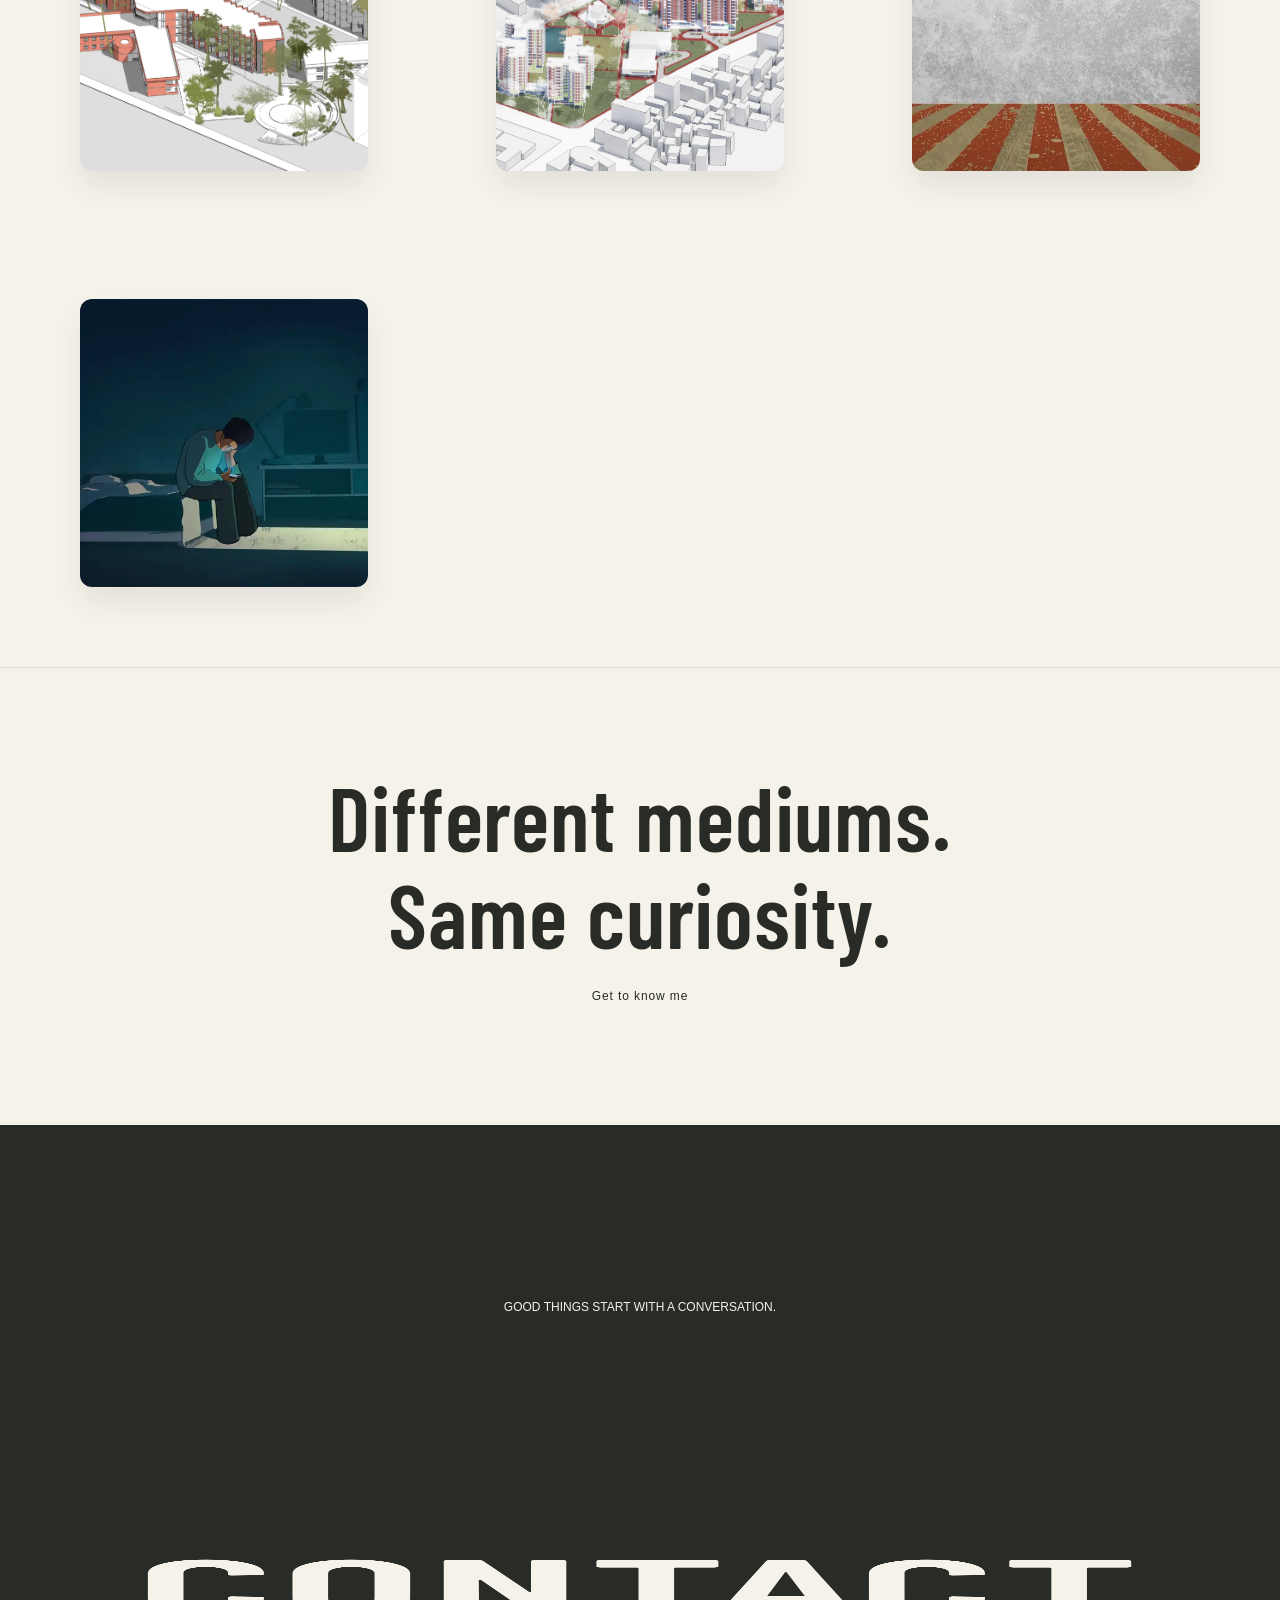
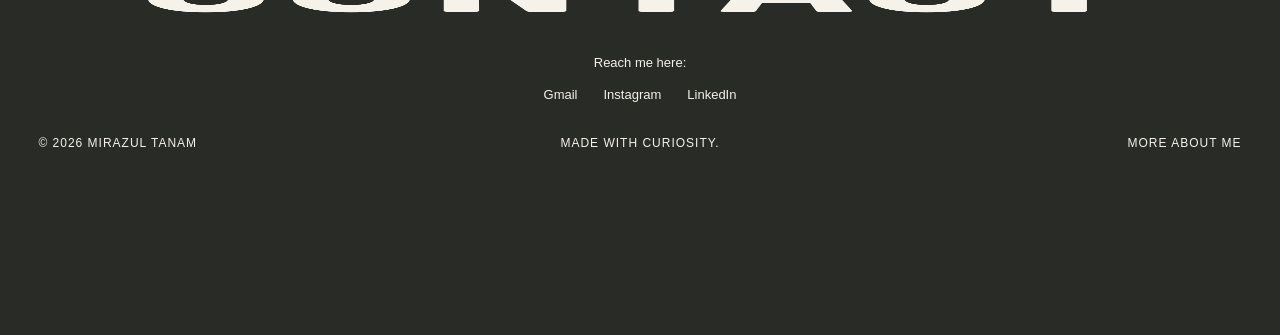
==== commit 005d7bf8: "Config-driven restructure: content into data/, renderers into js/, README, favicon" ====
--- a/index.html
+++ b/index.html
@@ -9,6 +9,8 @@
       content="Mirazul Tanam — architecture student, visual designer, and creative producer based in Bangladesh."
     />
     <title>Mirazul Tanam — Selected Work</title>
+    <link rel="icon" href="favicon.ico" sizes="48x48" />
+    <link rel="icon" type="image/svg+xml" href="assets/favicon.svg" />
     <link
       rel="preload"
       href="assets/headline-semibold.woff2"
@@ -27,7 +29,7 @@
       } catch {}
     </script>
     <header>
-      <a class="brand" href="#" aria-label="Home">MT.</a
+      <a class="brand" href="#" aria-label="Home"></a
       ><a
         href="about.html"
         class="round about-button"
@@ -43,31 +45,9 @@
     </header>
     <main>
       <section class="hero">
-        <h1>MIRAZUL<span>TANAM</span></h1>
-        <div class="stickers">
-          <a
-            class="sticker"
-            style="--r: -13deg"
-            href="#work"
-            aria-label="Explore architecture"
-            ><img
-              src="assets/sticker-sm-barrack.webp"
-              alt="Architectural illustration of a barrack" /></a
-          ><a
-            class="sticker"
-            style="--r: 8deg"
-            href="#work"
-            aria-label="Explore design"
-            ><img src="assets/sticker-illustration.webp" alt="Illustrated samurai character" /></a
-          ><a
-            class="sticker"
-            style="--r: -6deg"
-            href="#work"
-            aria-label="Explore film"
-            ><img src="assets/sticker-independence-day.webp" alt="Independence day poster design"
-          /></a>
-        </div>
-        <p class="intro">Design, Illustration, Architecture and Art</p>
+        <h1></h1>
+        <div class="stickers"></div>
+        <p class="intro"></p>
       </section>
       <section
         class="featured"
@@ -82,22 +62,7 @@
         <div class="section-head">
           <h2>All Works</h2>
         </div>
-        <div class="filters" aria-label="Filter projects">
-          <button aria-pressed="false" data-filter="Concept Arts">
-            Concept Arts</button
-          ><button aria-pressed="false" data-filter="Illustration">
-            Illustration</button
-          ><button aria-pressed="false" data-filter="Graphic Design">
-            Graphic Design</button
-          ><button aria-pressed="false" data-filter="Caricatures and Portraits">
-            Caricatures and Portraits</button
-          ><button aria-pressed="false" data-filter="Cartoon">Cartoon</button
-          ><button aria-pressed="false" data-filter="Architectural Illustration">
-            Architectural Illustration</button
-          ><button aria-pressed="false" data-filter="Animation">
-            Animation
-          </button>
-        </div>
+        <div class="filters" aria-label="Filter projects"></div>
         <div class="grid" id="projects"></div>
       </section>
       <section class="about-teaser">
@@ -108,55 +73,18 @@
       </section>
     </main>
     <footer id="contact">
-      <span class="small">GOOD THINGS START WITH A CONVERSATION.</span>
-      <div class="contact-title-wrap"><h2>CONTACT</h2></div>
-      <p>Reach me here:</p>
-      <nav class="contact-links" aria-label="Contact links">
-        <a href="mailto:mirazultanam@gmail.com">Gmail</a
-        ><a
-          href="https://www.instagram.com/_luzarim"
-          target="_blank"
-          rel="noopener"
-          >Instagram</a
-        ><a
-          href="https://www.linkedin.com/in/mirazul-tanam-391a46216"
-          target="_blank"
-          rel="noopener"
-          >LinkedIn</a
-        >
-      </nav>
+      <span class="small"></span>
+      <div class="contact-title-wrap"><h2></h2></div>
+      <p></p>
+      <nav class="contact-links" aria-label="Contact links"></nav>
       <div class="bottom">
-        <span>© <span id="year"></span> Mirazul Tanam</span>
-        <span>Made with curiosity.</span>
+        <span class="copyright"></span>
+        <span class="note"></span>
         <a href="about.html">More about me</a>
       </div>
     </footer>
     <div class="palette" aria-label="Choose a color theme">
-      <span aria-hidden="true">Feeling colorful?</span
-      ><button
-        data-theme="default"
-        style="--swatch: #f4f2e9"
-        aria-label="Cream theme"
-        aria-pressed="true"
-      ></button
-      ><button
-        data-theme="purple"
-        style="--swatch: #c3b4ef"
-        aria-label="Lavender theme"
-        aria-pressed="false"
-      ></button
-      ><button
-        data-theme="green"
-        style="--swatch: #d9f777"
-        aria-label="Lime theme"
-        aria-pressed="false"
-      ></button
-      ><button
-        data-theme="dark"
-        style="--swatch: #252c29"
-        aria-label="Dark theme"
-        aria-pressed="false"
-      ></button>
+      <span aria-hidden="true">Feeling colorful?</span>
     </div>
     <dialog id="project-modal" aria-labelledby="modal-title">
       <button class="modal-close" aria-label="Close gallery" autofocus>
@@ -173,9 +101,11 @@
         </div>
       </div>
     </dialog>
-    <script src="projects.js"></script>
-    <script src="shared.js"></script>
-    <script src="app.js"></script>
-    <script src="contact-motion.js"></script>
+    <script src="data/site.js"></script>
+    <script src="data/projects.js"></script>
+    <script src="js/content.js"></script>
+    <script src="js/shared.js"></script>
+    <script src="js/app.js"></script>
+    <script src="js/contact-motion.js"></script>
   </body>
 </html>
--- a/styles.css
+++ b/styles.css
@@ -400,7 +400,7 @@
     z-index: 2;
   }
   .sticker:hover img {
-    transform: rotate(-5deg) scale(1.09);
+    transform: scale(1.09);
   }
   .project:hover img {
     transform: scale(1.045);
@@ -514,7 +514,7 @@
   aspect-ratio: 1;
   object-fit: cover;
   border-radius: 14px;
-  box-shadow: 0 15px 25px #0000000a;
+  box-shadow: 0 14px 25px #0002;
 }
 .slide .slide-label {
   display: inline-block;
